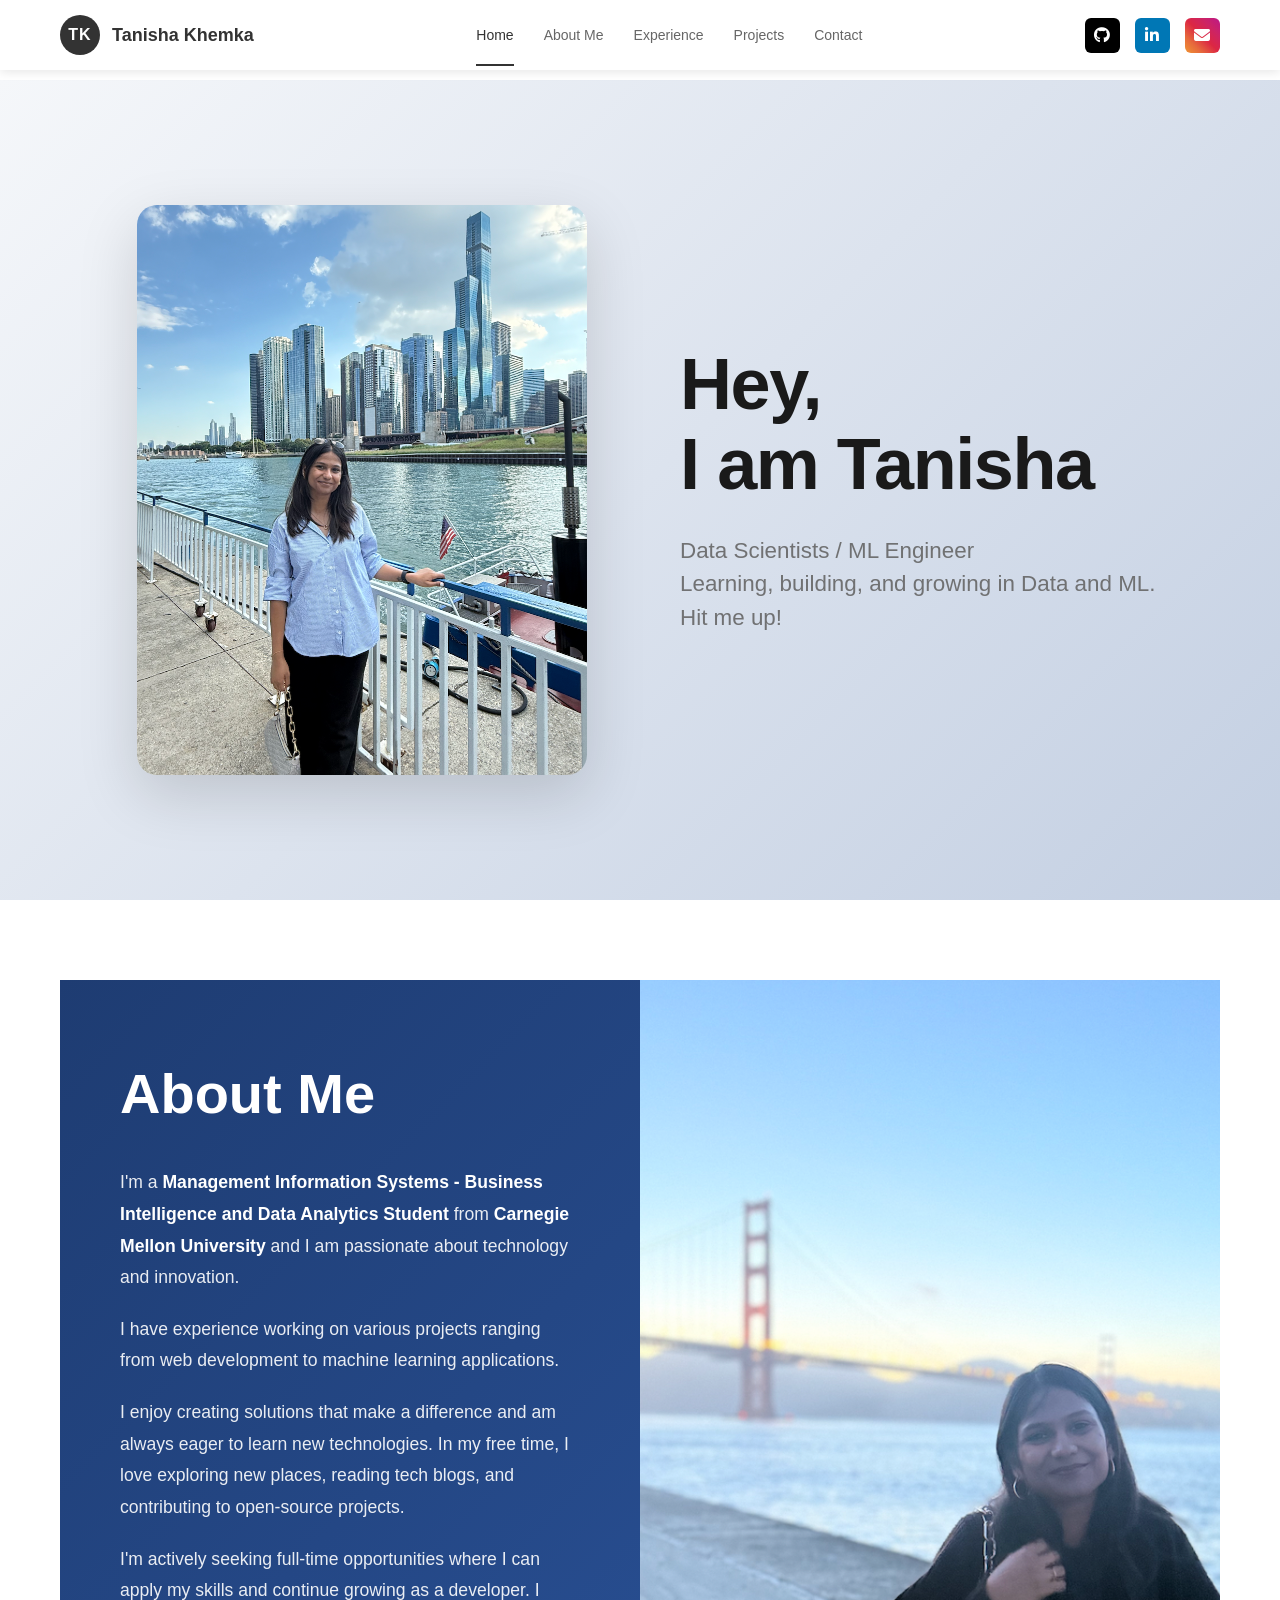
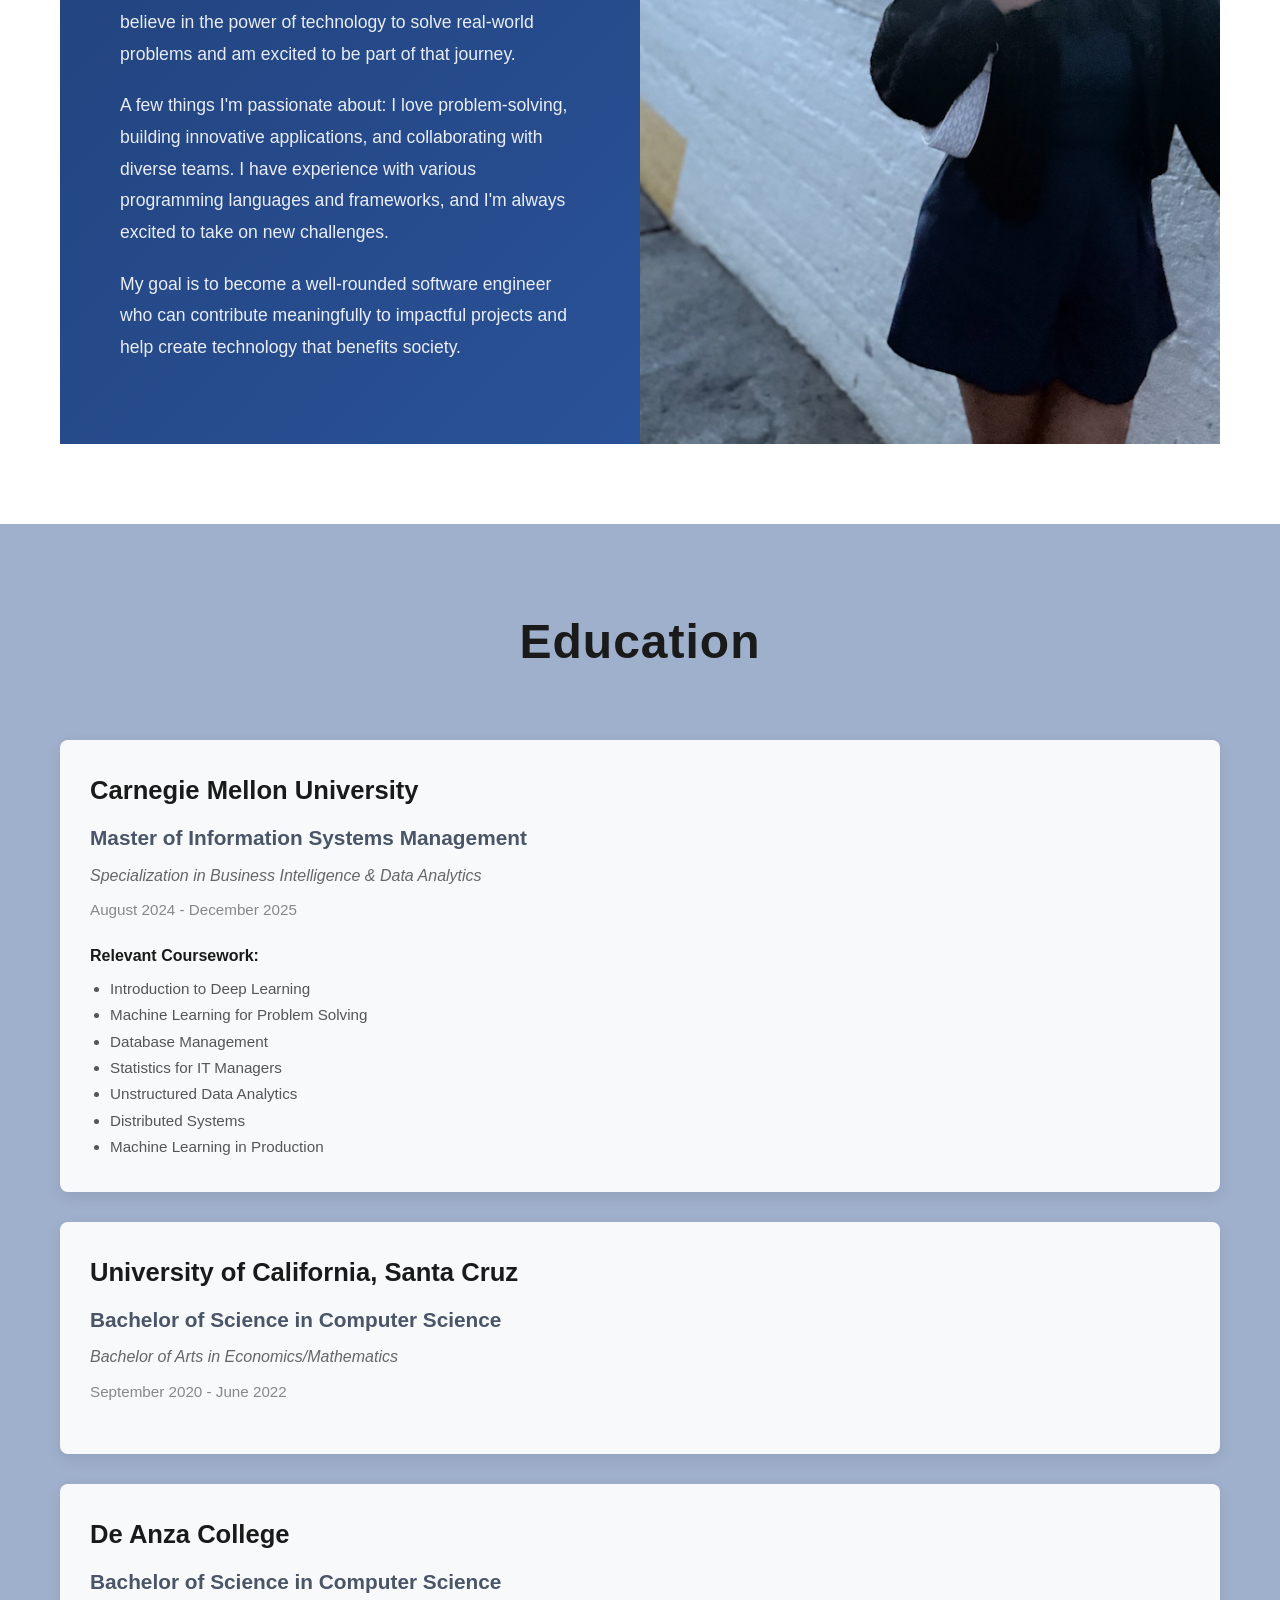
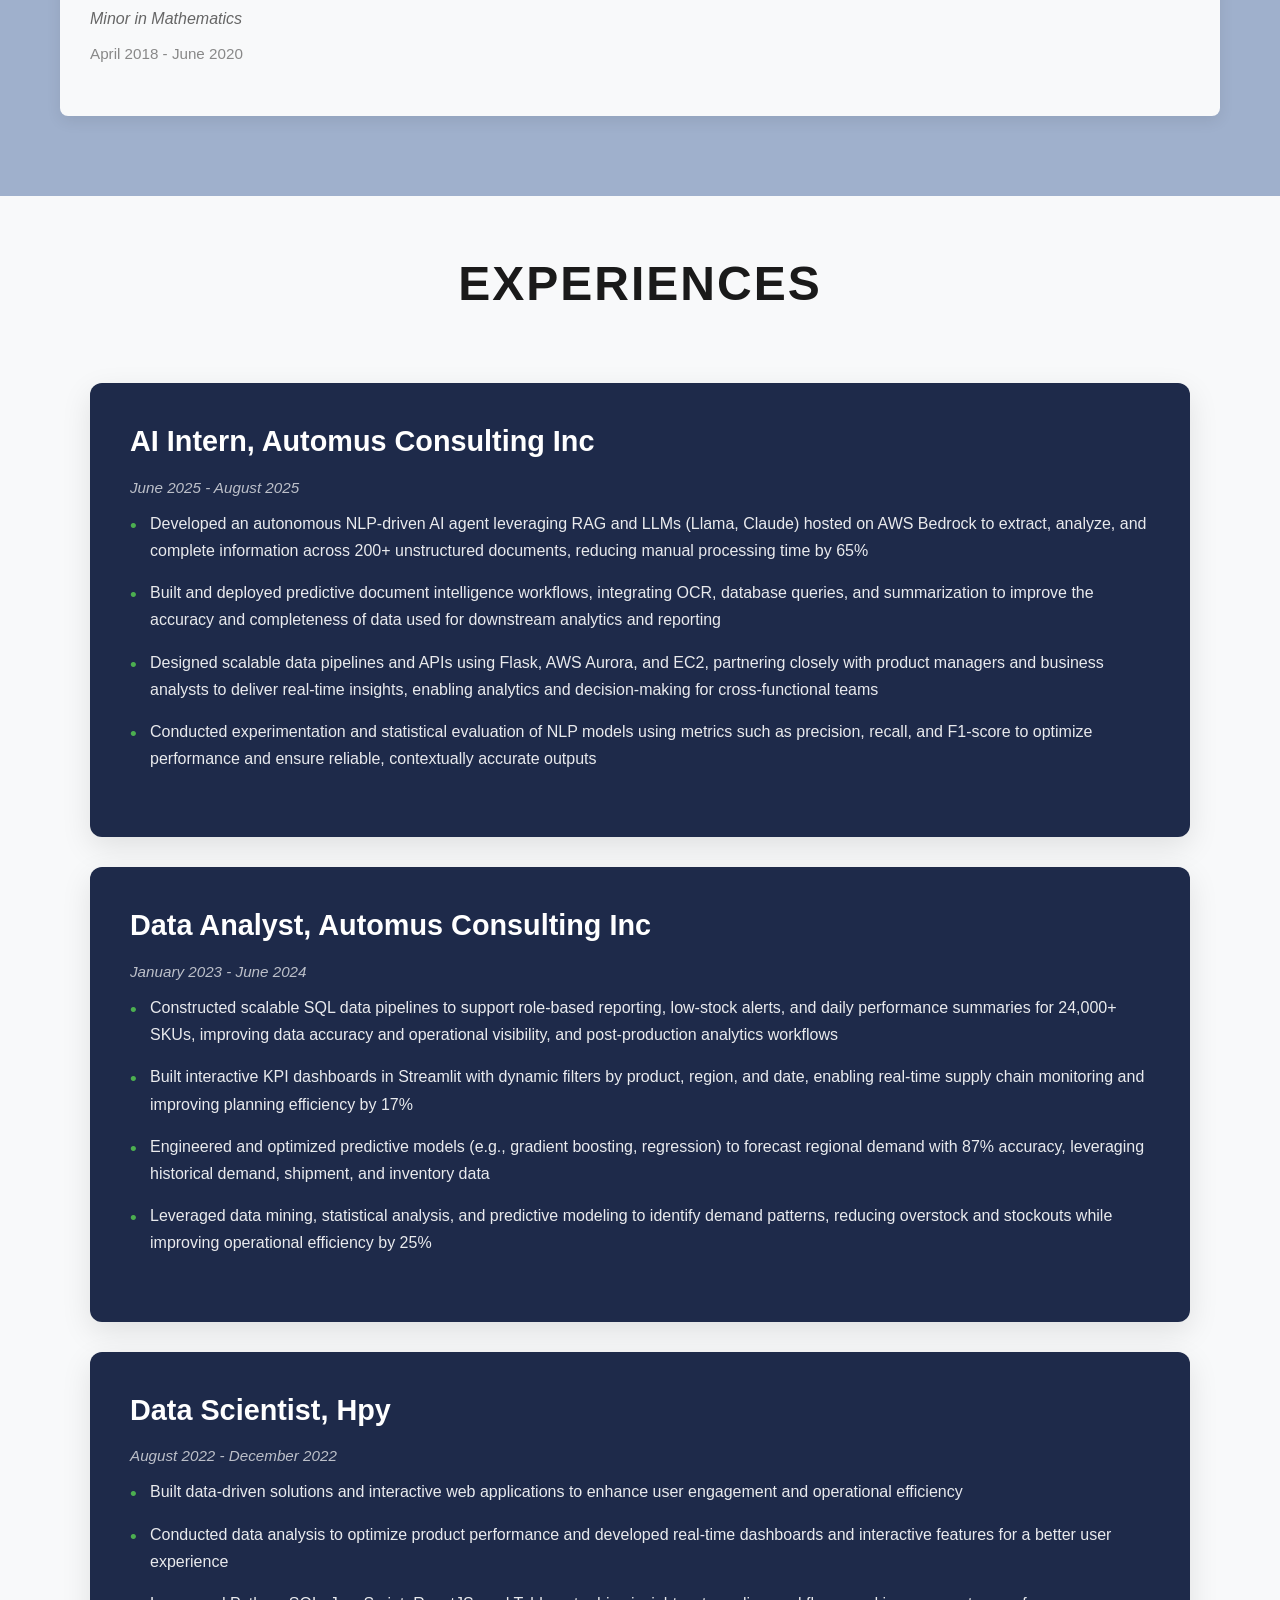
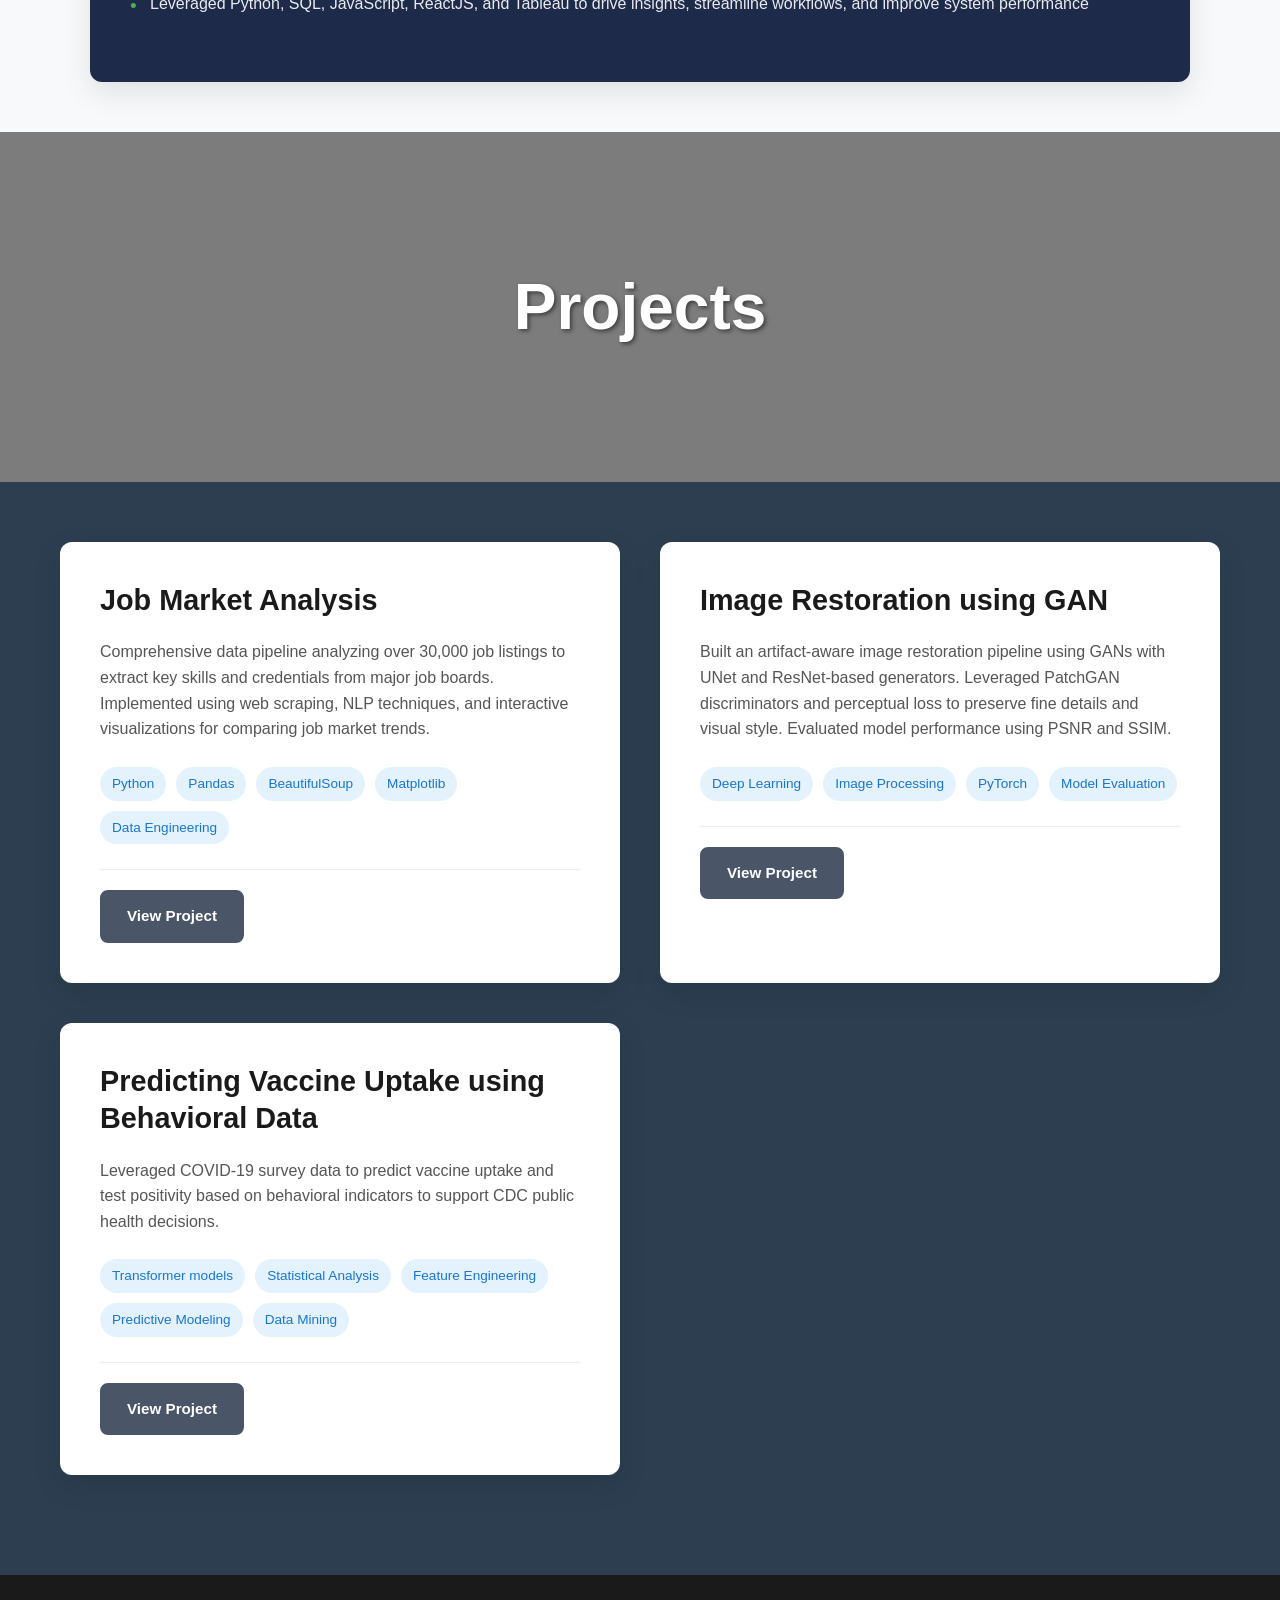
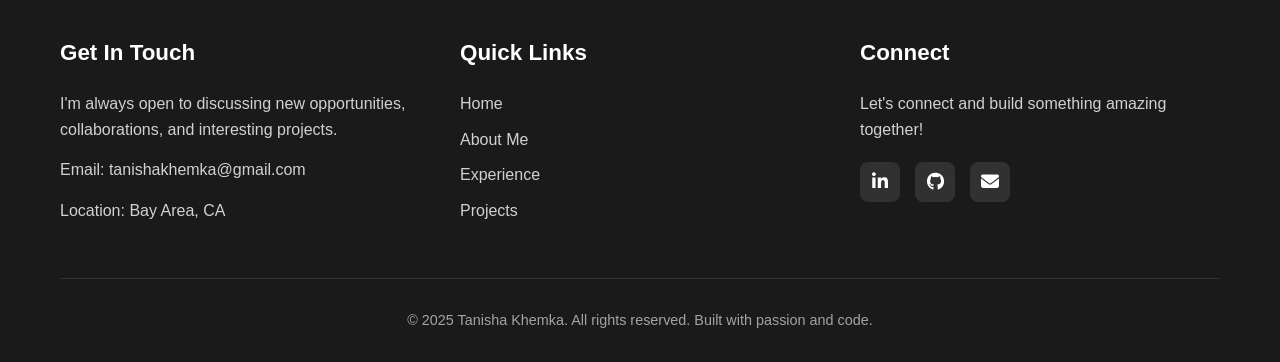
==== index.html @ 6a53ecee "Update index.html" ====
<!DOCTYPE html>
<html lang="en">
<head>
    <meta charset="UTF-8">
    <meta name="viewport" content="width=device-width, initial-scale=1.0">
    <title>Tanisha Khemka - Portfolio</title>
    <link rel="stylesheet" href="styles.css">
    <link rel="stylesheet" href="https://cdnjs.cloudflare.com/ajax/libs/font-awesome/6.4.0/css/all.min.css">
</head>
<body>
    <header class="header">
        <div class="container">
            <!-- Logo/Name Section -->
            <div class="logo">
                <div class="logo-circle">TK</div>
                <span class="name">Tanisha Khemka</span>
            </div>

            <!-- Navigation Menu -->
            <nav class="nav">
                <ul class="nav-list">
                    <li><a href="#hero" class="nav-link active">Home</a></li>
                    <li><a href="#about" class="nav-link">About Me</a></li>
                    <li><a href="#experience" class="nav-link">Experience</a></li>
                    <li><a href="#projects" class="nav-link">Projects</a></li>
                    <li><a href="#footer" class="nav-link">Contact</a></li>
                </ul>
            </nav>

            <!-- Social Media Icons -->
            <div class="social-icons">
                <a href="https://github.com/tanishakhemka" class="social-link github" target="_blank" rel="noopener noreferrer">
                    <i class="fab fa-github"></i>
                </a>
                <a href="https://linkedin.com/in/tanishakhemka" class="social-link linkedin" target="_blank" rel="noopener noreferrer">
                    <i class="fab fa-linkedin-in"></i>
                </a>
                <a href="mailto:tanishakhemka@gmail.com" class="social-link mailto" target="_blank" rel="noopener noreferrer">
                    <i class="fas fa-envelope"></i>
                </a>
            </div>

            <!-- Mobile Menu Toggle -->
            <div class="mobile-toggle">
                <span></span>
                <span></span>
                <span></span>
            </div>
        </div>
    </header>

    <!-- Hero Section -->
    <main>
        <section class="hero" id="hero">
            <div class="hero-container">
                <div class="hero-image">
                    <img src="picture.png" alt="Tanisha Khemka" class="profile-photo">
                </div>
                <div class="hero-content">
                    <h1 class="hero-title">
                        Hey,<br>
                        I am Tanisha
                    </h1>
                    <p class="hero-subtitle">Data Scientists / ML Engineer</p>
                    <p class="hero-subtitle">Learning, building, and growing in Data and ML.</p>
                    <p class="hero-subtitle">Hit me up!</p>
                </div>
            </div>
        </section>

        <!-- About Me Section -->
        <section class="about" id="about">
            <div class="about-container">
                <div class="about-content">
                    <h2 class="about-title">About Me</h2>
                    <div class="about-text">
                        <p>I'm a <em>Management Information Systems - Business Intelligence and Data Analytics Student</em> from <em>Carnegie Mellon University</em> and I am passionate about technology and innovation.</p>
                        
                        <p>I have experience working on various projects ranging from web development to machine learning applications.</p>
                        
                        <p>I enjoy creating solutions that make a difference and am always eager to learn new technologies. In my free time, I love exploring new places, reading tech blogs, and contributing to open-source projects.</p>
                        
                        <p>I'm actively seeking full-time opportunities where I can apply my skills and continue growing as a developer. I believe in the power of technology to solve real-world problems and am excited to be part of that journey.</p>
                        
                        <p>A few things I'm passionate about: I love problem-solving, building innovative applications, and collaborating with diverse teams. I have experience with various programming languages and frameworks, and I'm always excited to take on new challenges.</p>
                        
                        <p>My goal is to become a well-rounded software engineer who can contribute meaningfully to impactful projects and help create technology that benefits society.</p>
                    </div>
                </div>
                <div class="about-image">
                    <img src="picture2.png" alt="Tanisha at University" class="campus-photo">
                </div>
            </div>
        </section>

        <!-- Education Section -->
        <section class="education-section" id="education">
            <div class="education-container">
                <h2 class="education-title">Education</h2>
                
                <div class="education-cards">
                    <div class="education-card">
                        <div class="education-content">
                            <h3>Carnegie Mellon University</h3>
                            <h4>Master of Information Systems Management</h4>
                            <p class="education-specialization">Specialization in Business Intelligence & Data Analytics</p>
                            <p class="education-date">August 2024 - December 2025</p>
                            <div class="coursework">
                                <strong>Relevant Coursework:</strong>
                                <ul>
                                    <li>Introduction to Deep Learning</li>
                                    <li>Machine Learning for Problem Solving</li>
                                    <li>Database Management</li>
                                    <li>Statistics for IT Managers</li>
                                    <li>Unstructured Data Analytics</li>
                                    <li>Distributed Systems</li>
                                    <li>Machine Learning in Production</li>
                                </ul>
                            </div>
                        </div>
                    </div>
                    
                    <div class="education-card">
                        <div class="education-content">
                            <h3>University of California, Santa Cruz</h3>
                            <h4>Bachelor of Science in Computer Science</h4>
                            <p class="education-specialization">Bachelor of Arts in Economics/Mathematics</p>
                            <p class="education-date">September 2020 - June 2022</p>
                        </div>
                    </div>
                    
                    <div class="education-card">
                        <div class="education-content">
                            <h3>De Anza College</h3>
                            <h4>Bachelor of Science in Computer Science</h4>
                            <p class="education-specialization">Minor in Mathematics</p>
                            <p class="education-date">April 2018 - June 2020</p>
                        </div>
                    </div>
                </div>
            </div>
        </section>

        <!-- Experience Section -->
        <section class="experience" id="experience">
            <div class="experience-container">
                <div class="experience-header">
                    <h2 class="experience-title">EXPERIENCES</h2>
                </div>
                
                <div class="experience-cards">
                    <div class="experience-card">
                        <h3 class="job-title">AI Intern, Automus Consulting Inc</h3>
                        <p class="job-date">June 2025 - August 2025</p>
                        <ul class="job-description">
                            <li>Developed an autonomous NLP-driven AI agent leveraging RAG and LLMs (Llama, Claude) hosted on AWS Bedrock to extract, analyze, and complete information across 200+ unstructured documents, reducing manual processing time by 65%</li>
                            <li>Built and deployed predictive document intelligence workflows, integrating OCR, database queries, and summarization to improve the accuracy and completeness of data used for downstream analytics and reporting</li>
                            <li>Designed scalable data pipelines and APIs using Flask, AWS Aurora, and EC2, partnering closely with product managers and business analysts to deliver real-time insights, enabling analytics and decision-making for cross-functional teams</li>
                            <li>Conducted experimentation and statistical evaluation of NLP models using metrics such as precision, recall, and F1-score to optimize performance and ensure reliable, contextually accurate outputs</li>
                        </ul>
                    </div>
                    
                    <div class="experience-card">
                        <h3 class="job-title">Data Analyst, Automus Consulting Inc</h3>
                        <p class="job-date">January 2023 - June 2024</p>
                        <ul class="job-description">
                            <li>Constructed scalable SQL data pipelines to support role-based reporting, low-stock alerts, and daily performance summaries for 24,000+ SKUs, improving data accuracy and operational visibility, and post-production analytics workflows</li>
                            <li>Built interactive KPI dashboards in Streamlit with dynamic filters by product, region, and date, enabling real-time supply chain monitoring and improving planning efficiency by 17%</li>
                            <li>Engineered and optimized predictive models (e.g., gradient boosting, regression) to forecast regional demand with 87% accuracy, leveraging historical demand, shipment, and inventory data</li>
                            <li>Leveraged data mining, statistical analysis, and predictive modeling to identify demand patterns, reducing overstock and stockouts while improving operational efficiency by 25%</li>
                        </ul>
                    </div>
                    
                    <div class="experience-card">
                        <h3 class="job-title">Data Scientist, Hpy</h3>
                        <p class="job-date">August 2022 - December 2022</p>
                        <ul class="job-description">
                            <li>Built data-driven solutions and interactive web applications to enhance user engagement and operational efficiency</li>
                            <li>Conducted data analysis to optimize product performance and developed real-time dashboards and interactive features for a better user experience</li>
                            <li>Leveraged Python, SQL, JavaScript, ReactJS, and Tableau to drive insights, streamline workflows, and improve system performance</li>
                        </ul>
                    </div>
                </div>
            </div>
        </section>

        <!-- Projects Section -->
        <section class="projects-section" id="projects">
            <div class="projects-hero">
                <div class="projects-hero-overlay">
                    <h2 class="projects-hero-title">Projects</h2>
                </div>
            </div>
            
            <div class="projects-content">
                <div class="projects-grid">
                    <div class="project-card-large">
                        <div class="project-content">
                            <h3>Job Market Analysis</h3>
                            <p>Comprehensive data pipeline analyzing over 30,000 job listings to extract key skills and credentials from major job boards. Implemented using web scraping, NLP techniques, and interactive visualizations for comparing job market trends.</p>
                            <div class="project-tags">
                                <span>Python</span>
                                <span>Pandas</span>
                                <span>BeautifulSoup</span>
                                <span>Matplotlib</span>
                                <span>Data Engineering</span>
                            </div>
                        </div>
                        <div class="project-actions">
                            <a href="https://github.com/tkhemka06/Job-Market-Analysis" target="_blank" rel="noopener noreferrer" class="read-more-btn">View Project</a>
                        </div>
                    </div>
                    
                    <div class="project-card-large">
                        <div class="project-content">
                            <h3>Image Restoration using GAN</h3>
                            <p>Built an artifact-aware image restoration pipeline using GANs with UNet and ResNet-based generators. Leveraged PatchGAN discriminators and perceptual loss to preserve fine details and visual style. Evaluated model performance using PSNR and SSIM.</p>
                            <div class="project-tags">
                                <span>Deep Learning</span>
                                <span>Image Processing</span>
                                <span>PyTorch</span>
                                <span>Model Evaluation</span>
                            </div>
                        </div>
                        <div class="project-actions">
                            <a href="https://github.com/tanishakhemka/Image-Restoration-using-GAN" target="_blank" rel="noopener noreferrer" class="read-more-btn">View Project</a>
                        </div>
                    </div>
                    
                    <div class="project-card-large">
                        <div class="project-content">
                            <h3>Predicting Vaccine Uptake using Behavioral Data</h3>
                            <p>Leveraged COVID-19 survey data to predict vaccine uptake and test positivity based on behavioral indicators to support CDC public health decisions.</p>
                            <div class="project-tags">
                                <span>Transformer models</span>
                                <span>Statistical Analysis</span>
                                <span>Feature Engineering</span>
                                <span>Predictive Modeling</span>
                                <span>Data Mining</span>
                            </div>
                        </div>
                        <div class="project-actions">
                            <a href="https://github.com/tanishakhemka/MLPS" target="_blank" rel="noopener noreferrer" class="read-more-btn">View Project</a>
                        </div>
                    </div>
                </div>
            </div>
        </section>

        <!-- Footer -->
        <footer class="footer" id="footer">
            <div class="footer-container">
                <div class="footer-content">
                    <div class="footer-section">
                        <h3>Get In Touch</h3>
                        <p>I'm always open to discussing new opportunities, collaborations, and interesting projects.</p>
                        <p>Email: tanishakhemka@gmail.com</p>
                        <p>Location: Bay Area, CA</p>
                    </div>
                    
                    <div class="footer-section">
                        <h3>Quick Links</h3>
                        <ul class="footer-links">
                            <li><a href="#hero">Home</a></li>
                            <li><a href="#about">About Me</a></li>
                            <li><a href="#experience">Experience</a></li>
                            <li><a href="#projects">Projects</a></li>
                        </ul>
                    </div>
                    
                    <div class="footer-section">
                        <h3>Connect</h3>
                        <p>Let's connect and build something amazing together!</p>
                        <div class="footer-social">
                            <a href="https://linkedin.com/in/tanishakhemka" target="_blank" rel="noopener noreferrer">
                                <i class="fab fa-linkedin-in"></i>
                            </a>
                            <a href="https://github.com/tanishakhemka" target="_blank" rel="noopener noreferrer">
                                <i class="fab fa-github"></i>
                            </a>
                            <a href="mailto:tanishakhemka@gmail.com">
                                <i class="fas fa-envelope"></i>
                            </a>
                        </div>
                    </div>
                </div>
                
                <div class="footer-bottom">
                    <p>&copy; 2025 Tanisha Khemka. All rights reserved. Built with passion and code.</p>
                </div>
            </div>
        </footer>
    </main>

    <script>
        // Mobile menu toggle functionality
        const mobileToggle = document.querySelector('.mobile-toggle');
        const navList = document.querySelector('.nav-list');

        mobileToggle.addEventListener('click', () => {
            navList.classList.toggle('active');
            mobileToggle.classList.toggle('active');
        });

        // Active link functionality
        const navLinks = document.querySelectorAll('.nav-link');
        navLinks.forEach(link => {
            link.addEventListener('click', () => {
                navLinks.forEach(l => l.classList.remove('active'));
                link.classList.add('active');
            });
        });
    </script>
</body>
</html>
---- styles.css ----
/* Reset and Base Styles */
* {
    margin: 0;
    padding: 0;
    box-sizing: border-box;
}

body {
    font-family: -apple-system, BlinkMacSystemFont, 'Segoe UI', Roboto, sans-serif;
    line-height: 1.6;
    color: #333;
}

.container {
    max-width: 1200px;
    margin: 0 auto;
    padding: 0 20px;
}

/* Header Styles */
.header {
    background: #fff;
    box-shadow: 0 2px 10px rgba(0, 0, 0, 0.1);
    position: fixed;
    top: 0;
    left: 0;
    right: 0;
    z-index: 1000;
}

.header .container {
    display: flex;
    align-items: center;
    justify-content: space-between;
    padding: 15px 20px;
}

/* Logo Section */
.logo {
    display: flex;
    align-items: center;
    gap: 12px;
}

.logo-circle {
    width: 40px;
    height: 40px;
    background: #333;
    color: white;
    border-radius: 50%;
    display: flex;
    align-items: center;
    justify-content: center;
    font-weight: 600;
    font-size: 16px;
    letter-spacing: 1px;
}

.name {
    font-size: 18px;
    font-weight: 600;
    color: #333;
}

/* Navigation Styles */
.nav-list {
    display: flex;
    list-style: none;
    gap: 30px;
    margin: 0;
    padding: 0;
}

.nav-link {
    text-decoration: none;
    color: #666;
    font-weight: 500;
    font-size: 14px;
    padding: 8px 0;
    position: relative;
    transition: color 0.3s ease;
}

.nav-link:hover,
.nav-link.active {
    color: #333;
}

.nav-link.active::after {
    content: '';
    position: absolute;
    bottom: -15px;
    left: 0;
    right: 0;
    height: 2px;
    background: #333;
}

/* Social Icons */
.social-icons {
    display: flex;
    gap: 15px;
    align-items: center;
}

.social-link {
    width: 35px;
    height: 35px;
    display: flex;
    align-items: center;
    justify-content: center;
    text-decoration: none;
    border-radius: 6px;
    transition: all 0.3s ease;
}

.social-link.github {
    background: black;
    color: white;
}

.social-link.linkedin {
    background: #0077b5;
    color: white;
}

.social-link.mailto {
    background: linear-gradient(45deg, #f09433 0%, #e6683c 25%, #dc2743 50%, #cc2366 75%, #bc1888 100%);
    color: white;
}

.social-link:hover {
    transform: translateY(-2px);
    box-shadow: 0 4px 12px rgba(0, 0, 0, 0.15);
}

.social-link i {
    font-size: 16px;
}

/* Mobile Menu Toggle */
.mobile-toggle {
    display: none;
    flex-direction: column;
    cursor: pointer;
    padding: 5px;
}

.mobile-toggle span {
    width: 25px;
    height: 3px;
    background: #333;
    margin: 3px 0;
    transition: 0.3s;
    border-radius: 2px;
}

.mobile-toggle.active span:nth-child(1) {
    transform: rotate(-45deg) translate(-5px, 6px);
}

.mobile-toggle.active span:nth-child(2) {
    opacity: 0;
}

.mobile-toggle.active span:nth-child(3) {
    transform: rotate(45deg) translate(-5px, -6px);
}

/* Responsive Design */
@media (max-width: 992px) {
    .nav-list {
        gap: 20px;
    }
    
    .nav-link {
        font-size: 13px;
    }
}

@media (max-width: 768px) {
    .header .container {
        padding: 12px 20px;
    }
    
    .mobile-toggle {
        display: flex;
    }
    
    .nav {
        position: absolute;
        top: 100%;
        left: 0;
        right: 0;
        background: white;
        box-shadow: 0 2px 10px rgba(0, 0, 0, 0.1);
    }
    
    .nav-list {
        flex-direction: column;
        padding: 20px;
        gap: 0;
        max-height: 0;
        overflow: hidden;
        transition: max-height 0.3s ease;
    }
    
    .nav-list.active {
        max-height: 500px;
    }
    
    .nav-list li {
        padding: 12px 0;
        border-bottom: 1px solid #eee;
    }
    
    .nav-list li:last-child {
        border-bottom: none;
    }
    
    .nav-link {
        font-size: 16px;
        display: block;
        padding: 0;
    }
    
    .nav-link.active::after {
        display: none;
    }
    
    .social-icons {
        gap: 12px;
    }
    
    .social-link {
        width: 32px;
        height: 32px;
    }
    
    .social-link i {
        font-size: 14px;
    }
}

@media (max-width: 480px) {
    .header .container {
        padding: 10px 15px;
    }
    
    .container {
        padding: 0 15px;
    }
    
    .logo-circle {
        width: 35px;
        height: 35px;
        font-size: 14px;
    }
    
    .name {
        font-size: 16px;
    }
    
    .social-icons {
        gap: 8px;
    }
    
    .social-link {
        width: 30px;
        height: 30px;
    }
    
    .social-link i {
        font-size: 12px;
    }
}

/* Body padding to account for fixed header */
main {
    padding-top: 80px;
}

/* Hero Section */
.hero {
    min-height: calc(100vh - 80px);
    display: flex;
    align-items: center;
    background: linear-gradient(135deg, #f5f7fa 0%, #c3cfe2 100%);
    padding: 60px 0;
}

.hero-container {
    max-width: 1200px;
    margin: 0 auto;
    padding: 0 20px;
    display: grid;
    grid-template-columns: 1fr 1fr;
    gap: 80px;
    align-items: center;
}

.hero-image {
    display: flex;
    justify-content: center;
    align-items: center;
}

.profile-photo {
    width: 100%;
    max-width: 450px;
    height: auto;
    border-radius: 20px;
    box-shadow: 0 20px 60px rgba(0, 0, 0, 0.15);
    transition: transform 0.3s ease;
}

.profile-photo:hover {
    transform: translateY(-10px);
}

.hero-content {
    padding: 20px 0;
}

.hero-title {
    font-size: 4.5rem;
    font-weight: 800;
    color: #1a1a1a;
    line-height: 1.1;
    margin-bottom: 30px;
    letter-spacing: -0.02em;
}

.hero-subtitle {
    font-size: 1.4rem;
    color: #666;
    font-weight: 400;
    line-height: 1.5;
    margin: 0;
    opacity: 0.9;
}

/* Responsive Design for Hero Section */
@media (max-width: 968px) {
    .hero-container {
        grid-template-columns: 1fr;
        gap: 50px;
        text-align: center;
    }
    
    .hero-title {
        font-size: 3.5rem;
    }
    
    .hero-subtitle {
        font-size: 1.2rem;
    }
}

@media (max-width: 768px) {
    .hero {
        padding: 40px 0;
    }
    
    .hero-container {
        gap: 40px;
        padding: 0 20px;
    }
    
    .hero-title {
        font-size: 3rem;
        margin-bottom: 25px;
    }
    
    .hero-subtitle {
        font-size: 1.1rem;
    }
    
    .profile-photo {
        max-width: 350px;
        border-radius: 15px;
    }
}

@media (max-width: 480px) {
    .hero {
        padding: 30px 0;
    }
    
    .hero-container {
        padding: 0 15px;
        gap: 30px;
    }
    
    .hero-title {
        font-size: 2.5rem;
        margin-bottom: 20px;
    }
    
    .hero-subtitle {
        font-size: 1rem;
    }
    
    .profile-photo {
        max-width: 280px;
        border-radius: 12px;
    }
}

/* Experience Section */
.experience {
    padding: 50px 0;
    background: #f8f9fa;
}

.experience-container {
    max-width: 1200px;
    margin: 0 auto;
    padding: 0 20px;
}

.experience-header {
    text-align: center;
    margin-bottom: 60px;
}

.experience-title {
    font-size: 3rem;
    font-weight: 800;
    color: #1a1a1a;
    margin-bottom: 10px;
    letter-spacing: 2px;
}

.experience-cards {
    display: flex;
    flex-direction: column;
    gap: 30px;
    max-width: 1100px;
    margin: 0 auto;
}

.experience-card {
    background: #1e2a4a;
    color: white;
    padding: 40px;
    border-radius: 12px;
    box-shadow: 0 10px 30px rgba(0, 0, 0, 0.1);
    transition: transform 0.3s ease, box-shadow 0.3s ease;
}

.experience-card:hover {
    transform: translateY(-5px);
    box-shadow: 0 20px 50px rgba(0, 0, 0, 0.15);
}

.job-title {
    font-size: 1.8rem;
    font-weight: 700;
    color: white;
    margin-bottom: 15px;
    line-height: 1.3;
}

.job-description {
    list-style: none;
    padding: 0;
    margin: 0 0 25px 0;
}

.job-description li {
    font-size: 1rem;
    line-height: 1.7;
    color: rgba(255, 255, 255, 0.9);
    margin-bottom: 15px;
    padding-left: 20px;
    position: relative;
}

.job-description li:before {
    content: "•";
    color: #4CAF50;
    font-size: 1.2rem;
    position: absolute;
    left: 0;
    top: 0;
}

.job-description li:last-child {
    margin-bottom: 0;
}

.job-date {
    font-size: 0.95rem;
    color: rgba(255, 255, 255, 0.7);
    font-weight: 500;
    margin: 0;
    padding-bottom: 10px;
    font-style: italic;
}

/* Responsive Design for Experience Section */
@media (max-width: 768px) {
    .experience {
        padding: 60px 0;
    }
    
    .experience-header {
        margin-bottom: 40px;
    }
    
    .experience-title {
        font-size: 2.5rem;
        letter-spacing: 1px;
    }
    
    .experience-subtitle {
        font-size: 1.1rem;
    }
    
    .experience-cards {
        gap: 25px;
    }
    
    .experience-card {
        padding: 30px 25px;
    }
    
    .job-title {
        font-size: 1.5rem;
        margin-bottom: 10px;
    }
    
    .job-description li {
        font-size: 0.95rem;
        line-height: 1.6;
        margin-bottom: 12px;
    }
    
    .job-date {
        font-size: 0.9rem;
    }
}

@media (max-width: 480px) {
    .experience {
        padding: 40px 0;
    }
    
    .experience-container {
        padding: 0 15px;
    }
    
    .experience-title {
        font-size: 2rem;
    }
    
    .experience-subtitle {
        font-size: 1rem;
    }
    
    .experience-card {
        padding: 25px 20px;
    }
    
    .job-title {
        font-size: 1.3rem;
        margin-bottom: 10px;
    }
    
    .job-description li {
        font-size: 0.9rem;
        padding-left: 18px;
        margin-bottom: 10px;
    }
    
    .job-date {
        font-size: 0.85rem;
    }
}

/* View More Button */
.view-more-container {
    text-align: center;
    margin-top: 40px;
}

.view-more-btn {
    background: #4a5568;
    color: white;
    padding: 12px 30px;
    border: none;
    border-radius: 8px;
    font-size: 1rem;
    font-weight: 600;
    cursor: pointer;
    transition: all 0.3s ease;
    text-transform: uppercase;
    letter-spacing: 1px;
}

.view-more-btn:hover {
    background: #2d3748;
    transform: translateY(-2px);
    box-shadow: 0 4px 12px rgba(0, 0, 0, 0.15);
}

.view-more-btn:active {
    transform: translateY(0);
}

/* Hidden experiences animation */
.hidden-experience {
    opacity: 0;
    transform: translateY(20px);
}

@keyframes fadeInUp {
    from {
        opacity: 0;
        transform: translateY(20px);
    }
    to {
        opacity: 1;
        transform: translateY(0);
    }
}

/* Responsive adjustments for View More button */
@media (max-width: 768px) {
    .view-more-container {
        margin-top: 30px;
    }
    
    .view-more-btn {
        padding: 10px 25px;
        font-size: 0.9rem;
    }
}

@media (max-width: 480px) {
    .view-more-container {
        margin-top: 25px;
    }
    
    .view-more-btn {
        padding: 8px 20px;
        font-size: 0.85rem;
        letter-spacing: 0.5px;
    }
}

/* Projects Section */
.projects-section {
    background: #f8f9fa;
}

.projects-hero {
    height: 350px;
    background: linear-gradient(rgba(0, 0, 0, 0.5), rgba(0, 0, 0, 0.5)), url('https://images.unsplash.com/photo-1517077304055-6e89abbf09b0?ixlib=rb-4.0.3&auto=format&fit=crop&w=1200&q=80');
    background-size: cover;
    background-position: center;
    display: flex;
    align-items: center;
    justify-content: center;
    position: relative;
}

.projects-hero-overlay {
    text-align: center;
}

.projects-hero-title {
    font-size: 4rem;
    font-weight: 800;
    color: white;
    margin: 0;
    text-shadow: 2px 2px 4px rgba(0, 0, 0, 0.5);
}

.projects-content {
    background: #2c3e50;
    padding: 60px 0;
}

.projects-grid {
    max-width: 1200px;
    margin: 0 auto;
    padding: 0 20px;
    display: grid;
    grid-template-columns: 1fr 1fr;
    gap: 40px;
    margin-bottom: 40px;
}

.project-card-large {
    background: white;
    border-radius: 12px;
    padding: 40px;
    box-shadow: 0 10px 30px rgba(0, 0, 0, 0.1);
    transition: transform 0.3s ease, box-shadow 0.3s ease;
}

.project-card-large:hover {
    transform: translateY(-5px);
    box-shadow: 0 20px 50px rgba(0, 0, 0, 0.15);
}

.project-content h3 {
    font-size: 1.8rem;
    font-weight: 700;
    color: #1a1a1a;
    margin-bottom: 20px;
    line-height: 1.3;
}

.project-content p {
    font-size: 1rem;
    line-height: 1.6;
    color: #555;
    margin-bottom: 25px;
}

.project-tags {
    display: flex;
    flex-wrap: wrap;
    gap: 10px;
    margin-bottom: 25px;
}

.project-tags span {
    background: #e3f2fd;
    color: #1976d2;
    padding: 6px 12px;
    border-radius: 20px;
    font-size: 0.85rem;
    font-weight: 500;
}

.project-actions {
    border-top: 1px solid #eee;
    padding-top: 20px;
}

.read-more-btn {
    background: #4a5568;
    color: white;
    padding: 12px 25px;
    border-radius: 8px;
    text-decoration: none;
    font-weight: 600;
    font-size: 0.95rem;
    transition: all 0.3s ease;
    display: inline-block;
    border: 2px solid #4a5568;
}

.read-more-btn:hover {
    background: transparent;
    color: #4a5568;
    transform: translateY(-2px);
}

.projects-grid-secondary {
    max-width: 1200px;
    margin: 0 auto;
    padding: 0 20px;
    display: grid;
    grid-template-columns: 1fr 1fr;
    gap: 30px;
}

/* Education Section */
.education-section {
    padding: 80px 0;
    /* background: #6a82ac; */
    background: #9fb0cc;
}

.education-container {
    max-width: 1200px;
    margin: 0 auto;
    padding: 0 20px;
}

.education-title {
    font-size: 3rem;
    font-weight: 800;
    color: #1a1a1a;
    text-align: center;
    margin-bottom: 60px;
    letter-spacing: 1px;
}

.education-cards {
    display: flex;
    flex-direction: column;
    gap: 30px;
}

.education-card {
    background: #f8f9fa;
    border-radius: 8px;
    padding: 30px;
    box-shadow: 0 5px 15px rgba(0, 0, 0, 0.08);
    transition: transform 0.3s ease, box-shadow 0.3s ease;
}

.education-card:hover {
    transform: translateX(10px);
    box-shadow: 0 10px 30px rgba(0, 0, 0, 0.12);
}

.education-content h3 {
    font-size: 1.6rem;
    font-weight: 700;
    color: #1a1a1a;
    margin-bottom: 10px;
}

.education-content h4 {
    font-size: 1.3rem;
    font-weight: 600;
    color: #4a5568;
    margin-bottom: 8px;
}

.education-specialization {
    font-size: 1rem;
    color: #666;
    margin-bottom: 10px;
    font-style: italic;
}

.education-date {
    font-size: 0.95rem;
    color: #888;
    margin-bottom: 20px;
    font-weight: 500;
}

.coursework {
    margin-top: 15px;
}

.coursework strong {
    color: #1a1a1a;
    font-size: 1rem;
}

.coursework ul {
    margin: 10px 0 0 20px;
    padding: 0;
}

.coursework li {
    font-size: 0.95rem;
    color: #555;
    margin-bottom: 5px;
    line-height: 1.4;
}

/* Responsive Design for Projects and Education */
@media (max-width: 968px) {
    .projects-hero-title {
        font-size: 3rem;
    }
    
    .projects-grid,
    .projects-grid-secondary {
        grid-template-columns: 1fr;
        gap: 30px;
    }
    
    .project-card-large,
    .project-card-small {
        padding: 30px;
    }
    
    .education-title {
        font-size: 2.5rem;
    }
}

@media (max-width: 768px) {
    .projects-hero {
        height: 250px;
    }
    
    .projects-hero-title {
        font-size: 2.5rem;
    }
    
    .projects-content {
        padding: 40px 0;
    }
    
    .project-card-large,
    .project-card-small {
        padding: 25px;
    }
    
    .project-content h3 {
        font-size: 1.5rem;
    }
    
    .project-card-small h4 {
        font-size: 1.2rem;
    }
    
    .education-section {
        padding: 60px 0;
    }
    
    .education-title {
        font-size: 2rem;
        margin-bottom: 40px;
    }
    
    .education-card {
        padding: 25px;
    }
}

@media (max-width: 480px) {
    .projects-hero {
        height: 200px;
    }
    
    .projects-hero-title {
        font-size: 2rem;
    }
    
    .projects-grid,
    .projects-grid-secondary {
        padding: 0 15px;
    }
    
    .project-card-large,
    .project-card-small {
        padding: 20px;
    }
    
    .education-container {
        padding: 0 15px;
    }
    
    .education-card {
        padding: 20px;
    }
    
    .education-content h3 {
        font-size: 1.4rem;
    }
    
    .education-content h4 {
        font-size: 1.1rem;
    }
}

/* About Me Section */
.about {
    padding: 80px 0;
    background: #fff;
}

.about-container {
    max-width: 1200px;
    margin: 0 auto;
    padding: 0 20px;
    display: grid;
    grid-template-columns: 1fr 1fr;
    gap: 0;
    align-items: center;
    min-height: 600px;
}

.about-content {
    background: linear-gradient(135deg, #1e3c72 0%, #2a5298 100%);
    color: white;
    padding: 80px 60px;
    height: 100%;
    display: flex;
    flex-direction: column;
    justify-content: center;
}

.about-title {
    font-size: 3.5rem;
    font-weight: 700;
    margin-bottom: 40px;
    color: white;
    line-height: 1.2;
}

.about-text {
    font-size: 1.1rem;
    line-height: 1.8;
    color: rgba(255, 255, 255, 0.9);
}

.about-text p {
    margin-bottom: 20px;
}

.about-text p:last-child {
    margin-bottom: 0;
}

.about-text em {
    color: #fff;
    font-weight: 600;
    font-style: normal;
}

.about-image {
    height: 100%;
    min-height: 600px;
    overflow: hidden;
    display: flex;
    align-items: center;
    justify-content: center;
}

.campus-photo {
    width: 100%;
    height: 100%;
    object-fit: cover;
    transition: transform 0.3s ease;
}

.campus-photo:hover {
    transform: scale(1.05);
}

/* Responsive Design for About Section */
@media (max-width: 968px) {
    .about-container {
        grid-template-columns: 1fr;
        gap: 0;
    }
    
    .about-content {
        padding: 60px 40px;
        order: 1;
    }
    
    .about-title {
        font-size: 3rem;
        margin-bottom: 30px;
        text-align: center;
    }
    
    .about-text {
        font-size: 1rem;
        text-align: left;
    }
    
    .about-image {
        min-height: 400px;
        order: 2;
    }
}

@media (max-width: 768px) {
    .about {
        padding: 60px 0;
    }
    
    .about-content {
        padding: 50px 30px;
    }
    
    .about-title {
        font-size: 2.5rem;
        margin-bottom: 25px;
    }
    
    .about-text {
        font-size: 0.95rem;
        line-height: 1.7;
    }
    
    .about-image {
        min-height: 350px;
    }
}

@media (max-width: 480px) {
    .about {
        padding: 40px 0;
    }
    
    .about-container {
        padding: 0 15px;
    }
    
    .about-content {
        padding: 40px 25px;
    }
    
    .about-title {
        font-size: 2rem;
        margin-bottom: 20px;
    }
    
    .about-text {
        font-size: 0.9rem;
        line-height: 1.6;
    }
    
    .about-text p {
        margin-bottom: 15px;
    }
    
    .about-image {
        min-height: 300px;
    }
}

/* Footer Section */
.footer {
    background: #1a1a1a;
    color: white;
    padding: 60px 0 30px 0;
}

.footer-container {
    max-width: 1200px;
    margin: 0 auto;
    padding: 0 20px;
}

.footer-content {
    display: grid;
    grid-template-columns: 1fr 1fr 1fr;
    gap: 40px;
    margin-bottom: 40px;
}

.footer-section h3 {
    font-size: 1.4rem;
    font-weight: 600;
    color: white;
    margin-bottom: 20px;
}

.footer-section p {
    color: rgba(255, 255, 255, 0.8);
    line-height: 1.6;
    margin-bottom: 15px;
}

.footer-links {
    list-style: none;
    padding: 0;
    margin: 0;
}

.footer-links li {
    margin-bottom: 10px;
}

.footer-links a {
    color: rgba(255, 255, 255, 0.8);
    text-decoration: none;
    transition: color 0.3s ease;
}

.footer-links a:hover {
    color: white;
}

.footer-social {
    display: flex;
    gap: 15px;
    margin-top: 20px;
}

.footer-social a {
    width: 40px;
    height: 40px;
    display: flex;
    align-items: center;
    justify-content: center;
    background: rgba(255, 255, 255, 0.1);
    color: white;
    text-decoration: none;
    border-radius: 8px;
    transition: all 0.3s ease;
}

.footer-social a:hover {
    background: rgba(255, 255, 255, 0.2);
    transform: translateY(-2px);
}

.footer-social i {
    font-size: 18px;
}

.footer-bottom {
    border-top: 1px solid rgba(255, 255, 255, 0.1);
    padding-top: 30px;
    text-align: center;
}

.footer-bottom p {
    color: rgba(255, 255, 255, 0.6);
    margin: 0;
    font-size: 0.9rem;
}

/* Responsive Design for Footer */
@media (max-width: 768px) {
    .footer {
        padding: 40px 0 20px 0;
    }
    
    .footer-content {
        grid-template-columns: 1fr;
        gap: 30px;
        margin-bottom: 30px;
    }
    
    .footer-social {
        justify-content: center;
    }
}

@media (max-width: 480px) {
    .footer-container {
        padding: 0 15px;
    }
    
    .footer-section h3 {
        font-size: 1.2rem;
    }
    
    .footer-social a {
        width: 35px;
        height: 35px;
    }
    
    .footer-social i {
        font-size: 16px;
    }
}
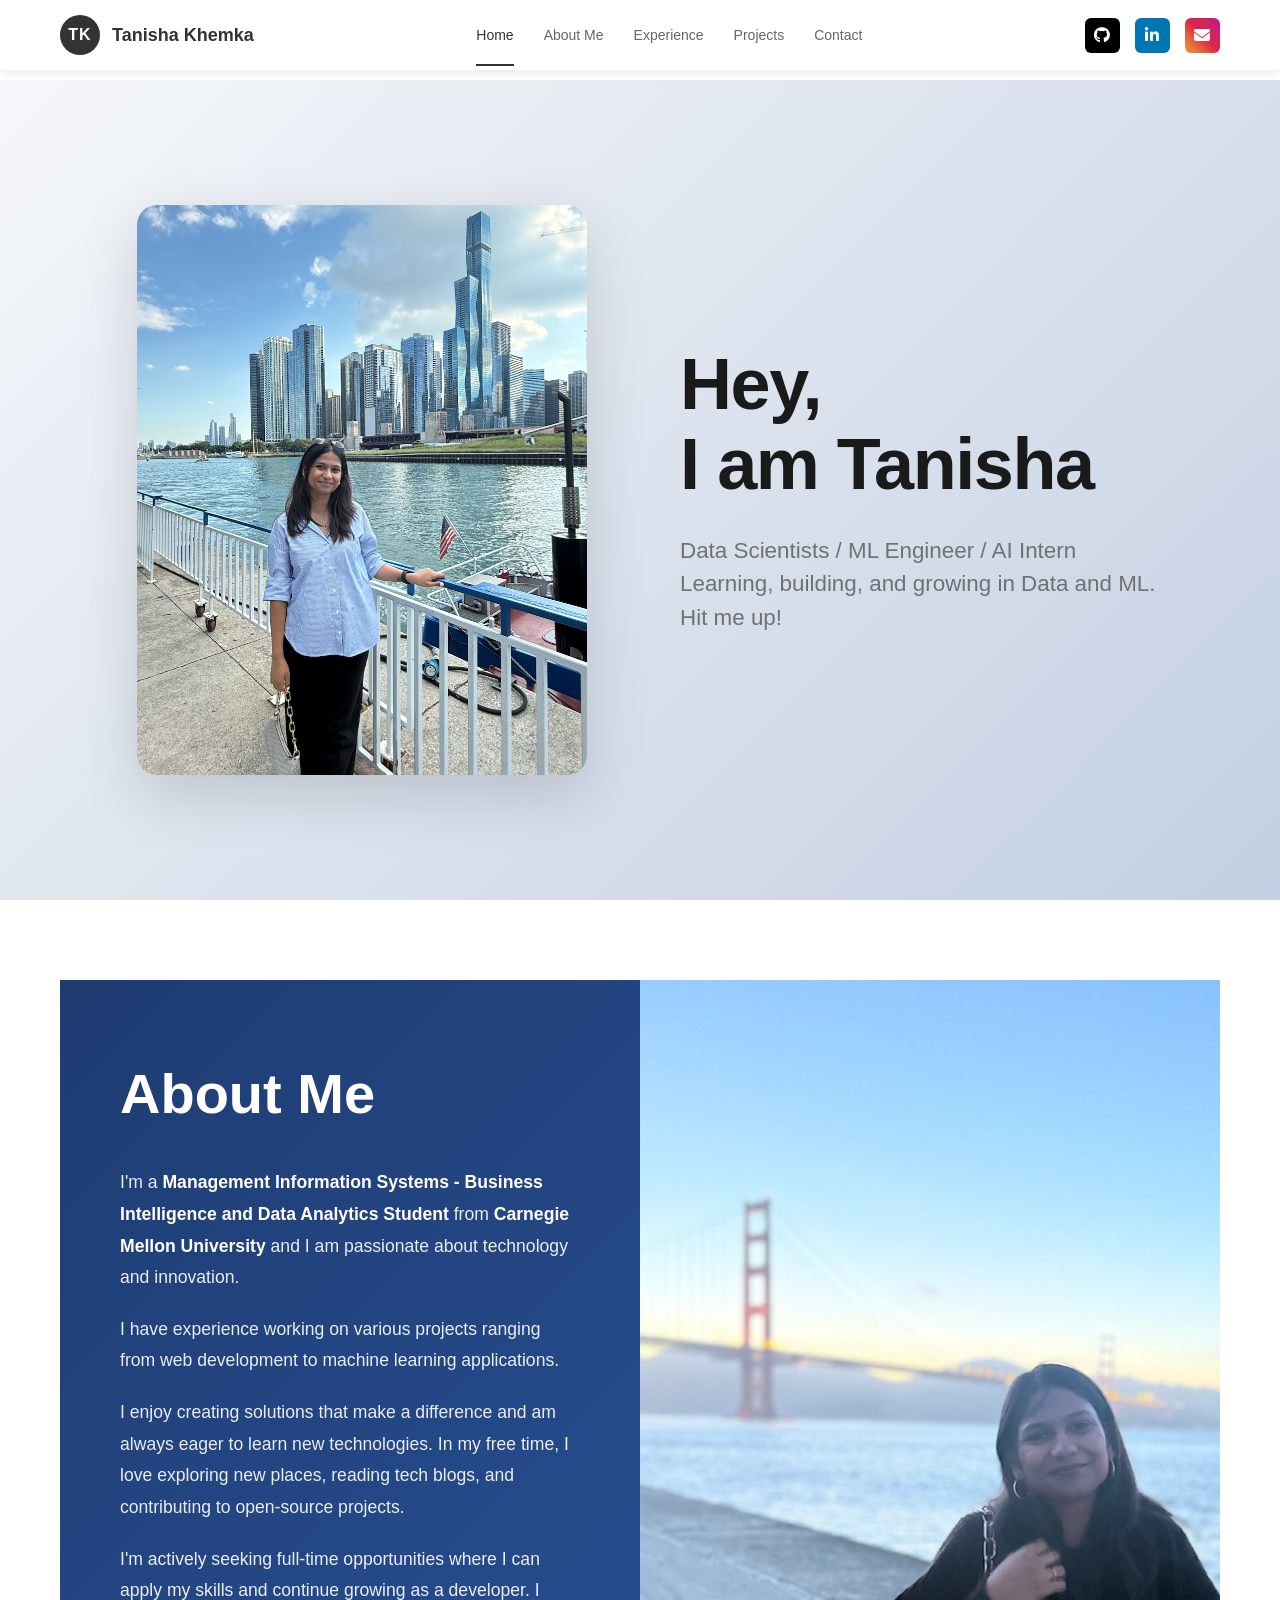
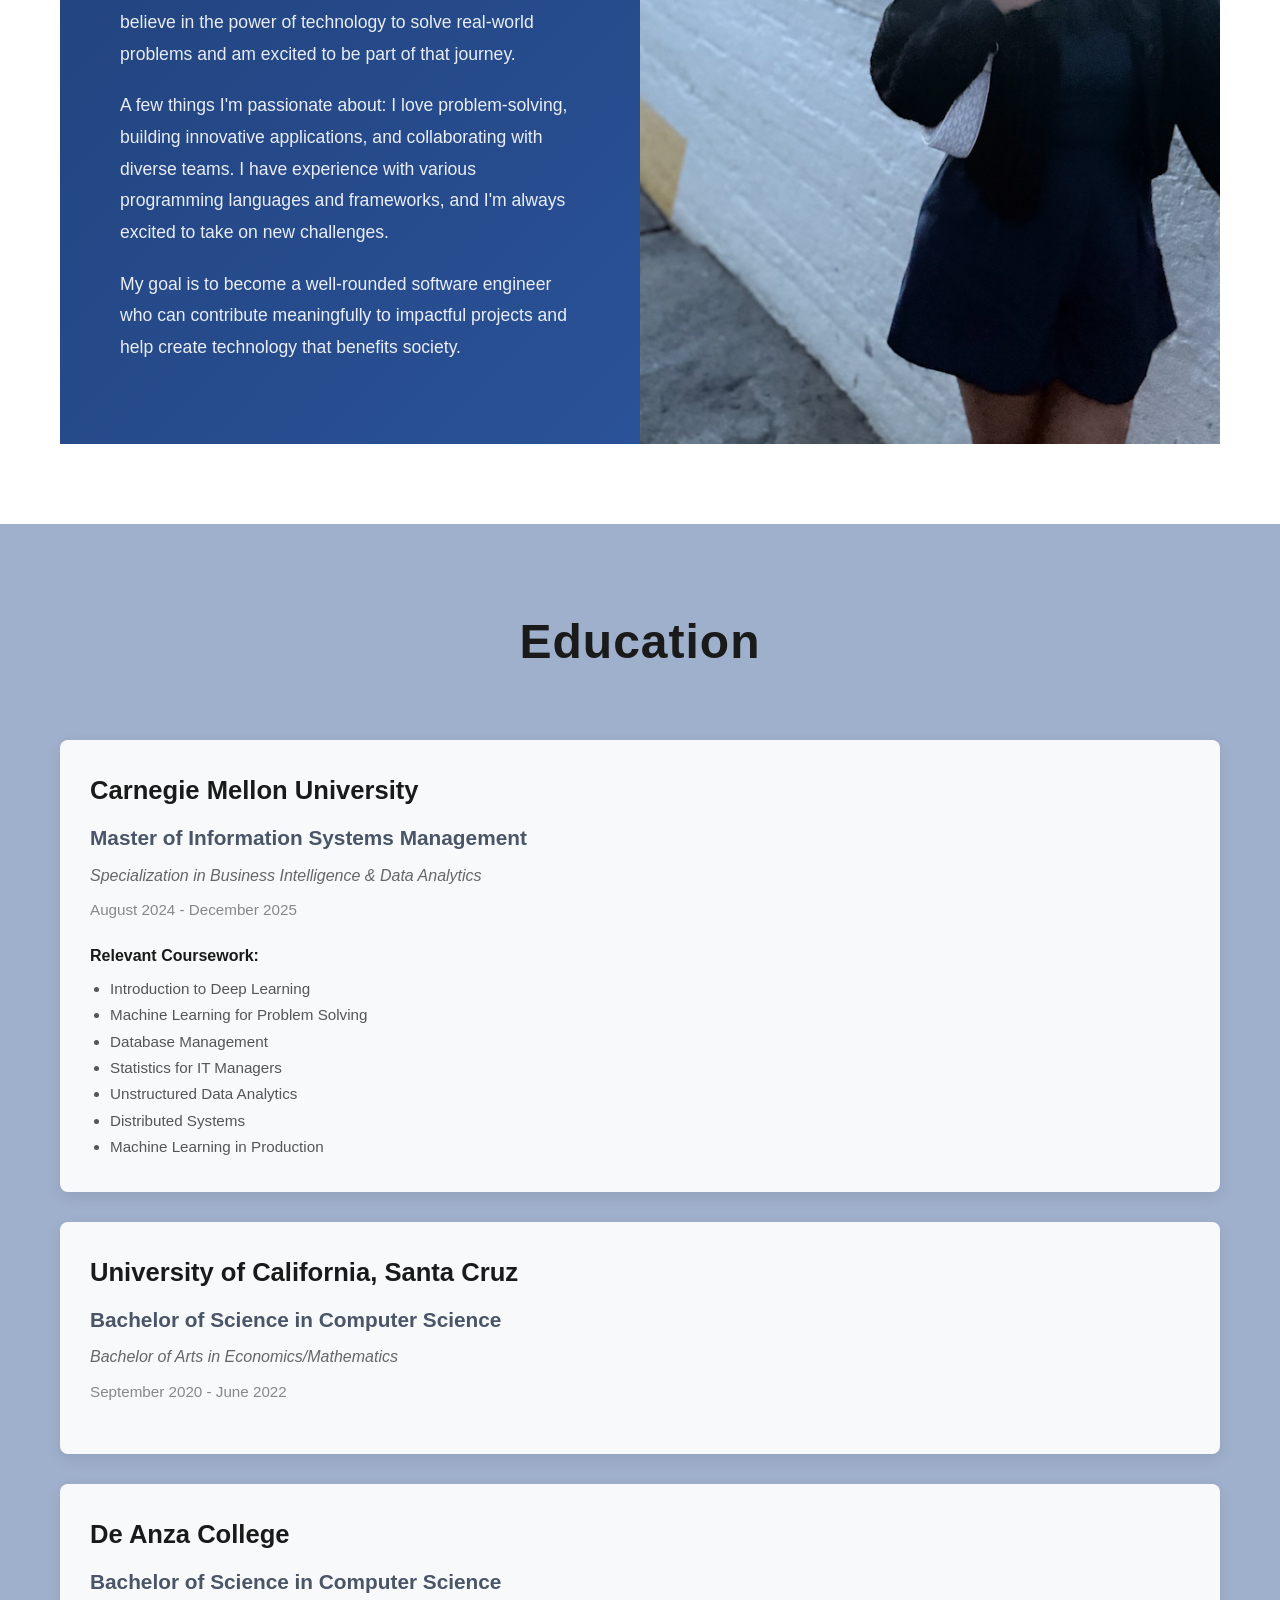
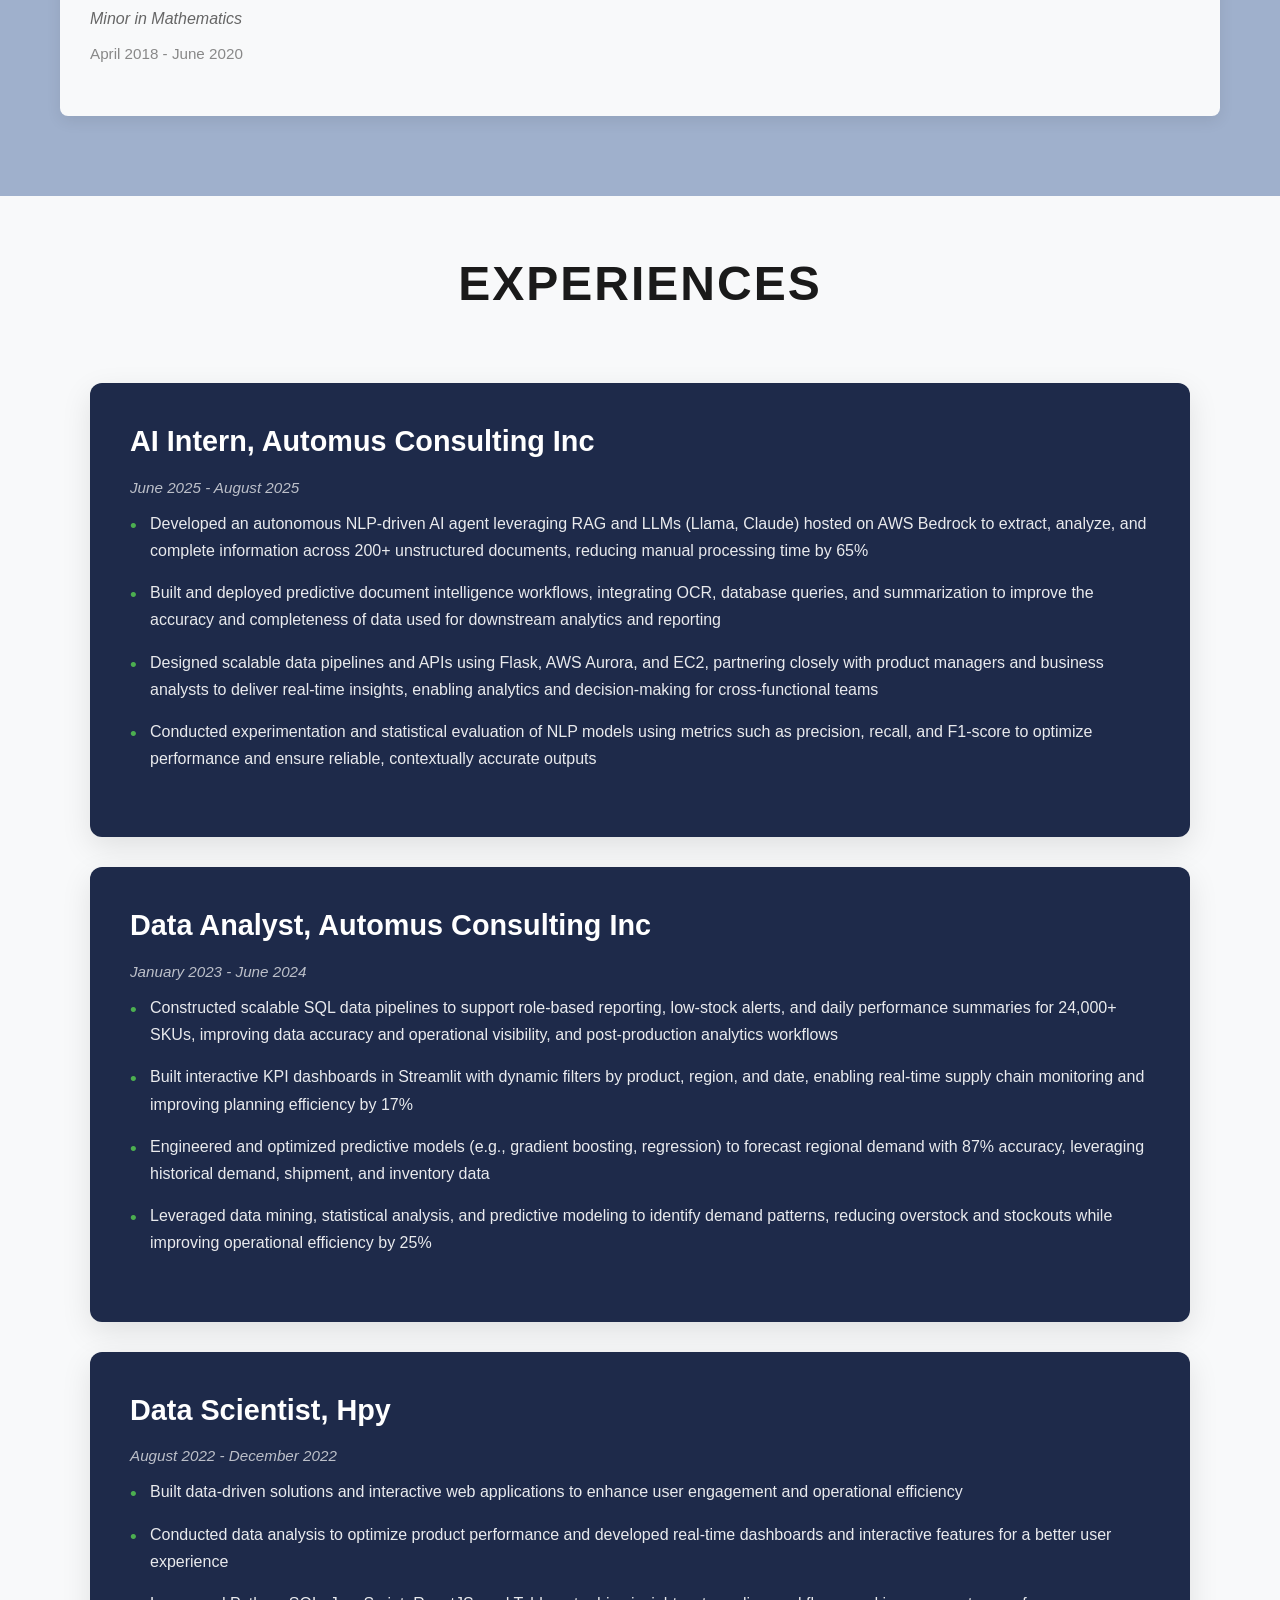
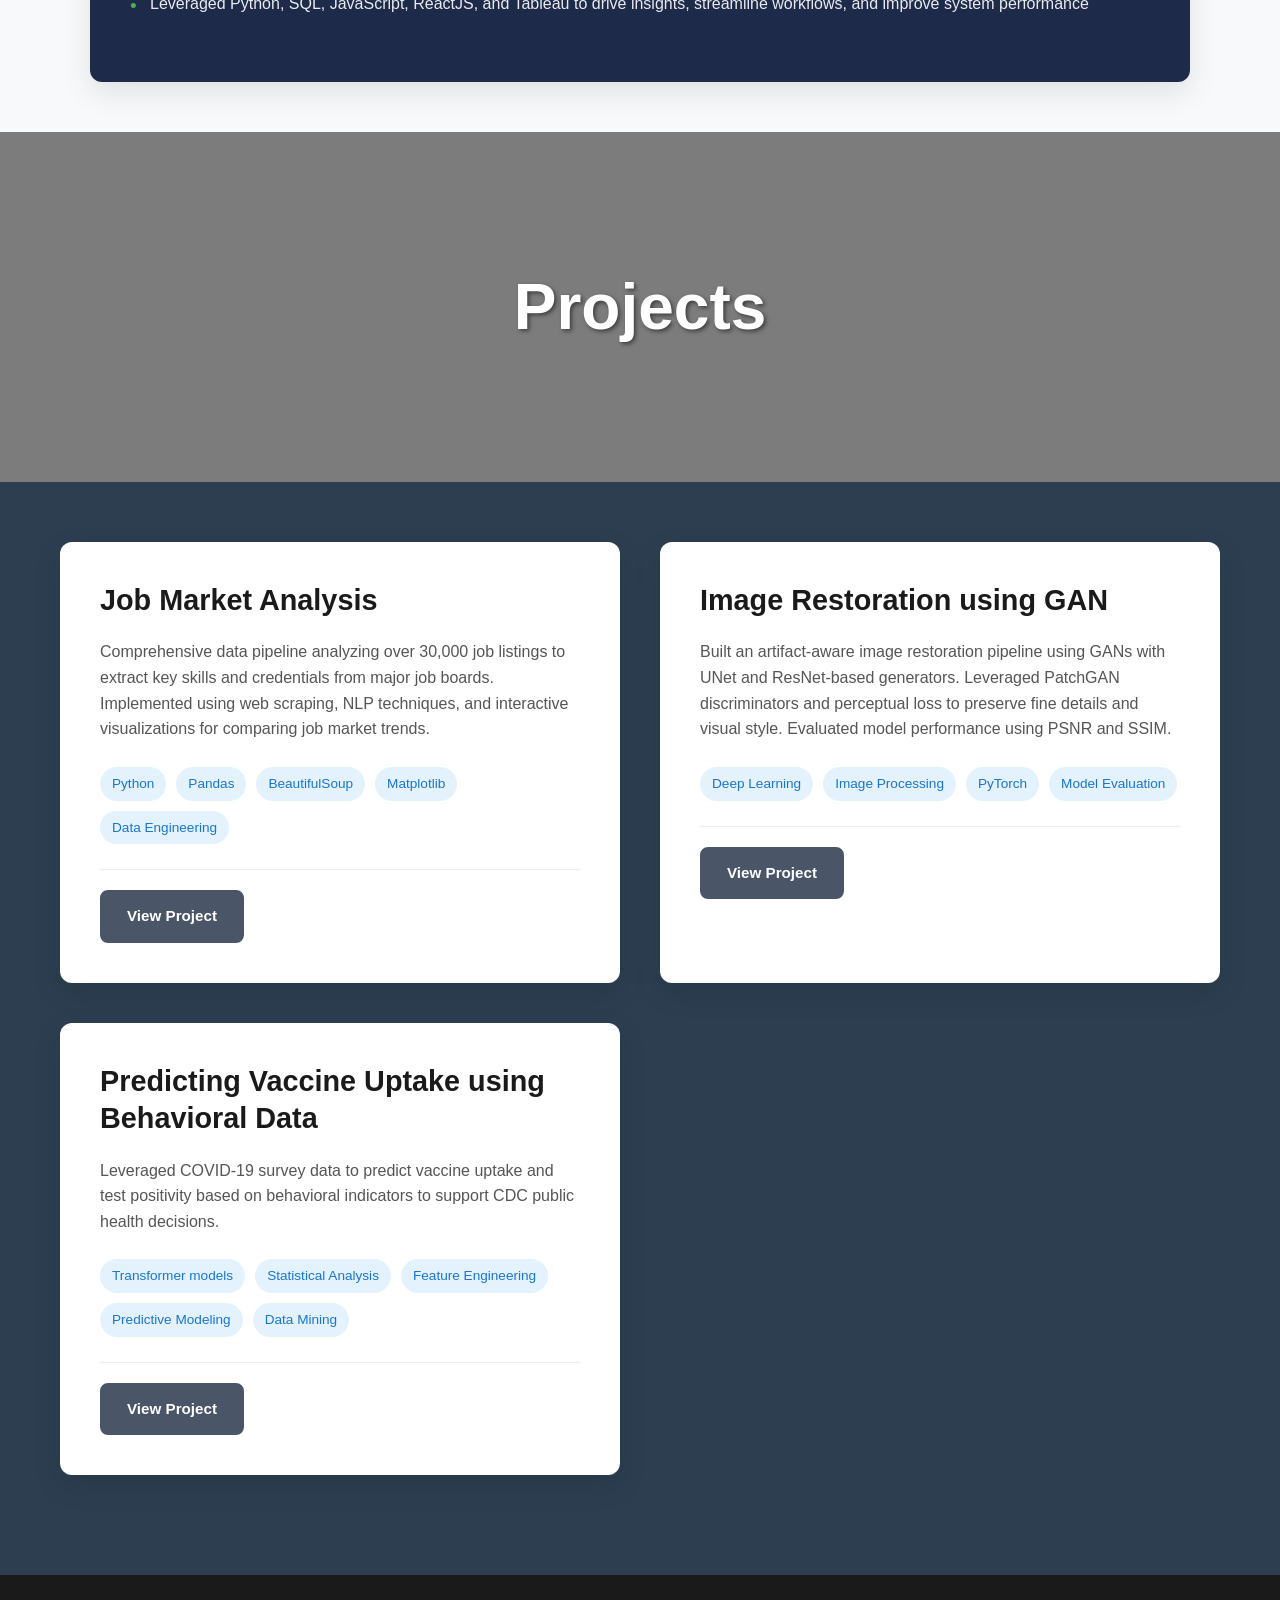
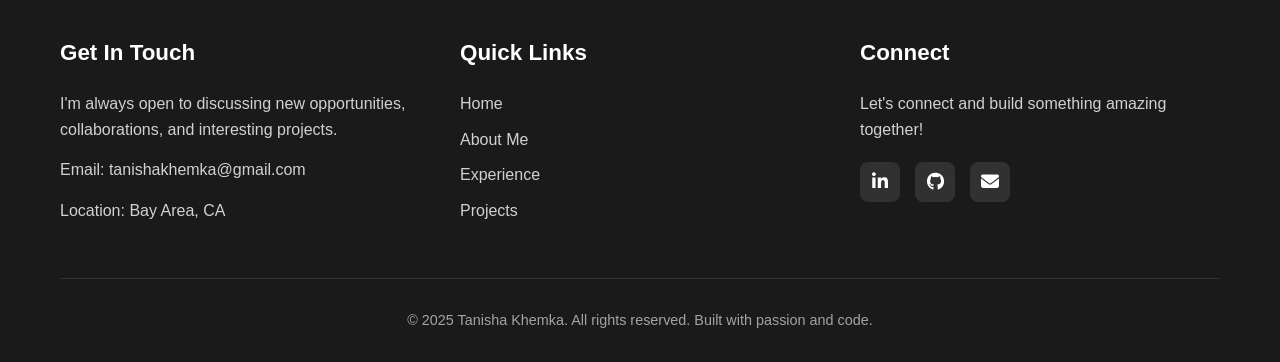
==== commit ba83d88f: "Update index.html" ====
--- a/index.html
+++ b/index.html
@@ -61,7 +61,7 @@
                         Hey,<br>
                         I am Tanisha
                     </h1>
-                    <p class="hero-subtitle">Data Scientists / ML Engineer</p>
+                    <p class="hero-subtitle">Data Scientists / ML Engineer / AI Intern</p>
                     <p class="hero-subtitle">Learning, building, and growing in Data and ML.</p>
                     <p class="hero-subtitle">Hit me up!</p>
                 </div>
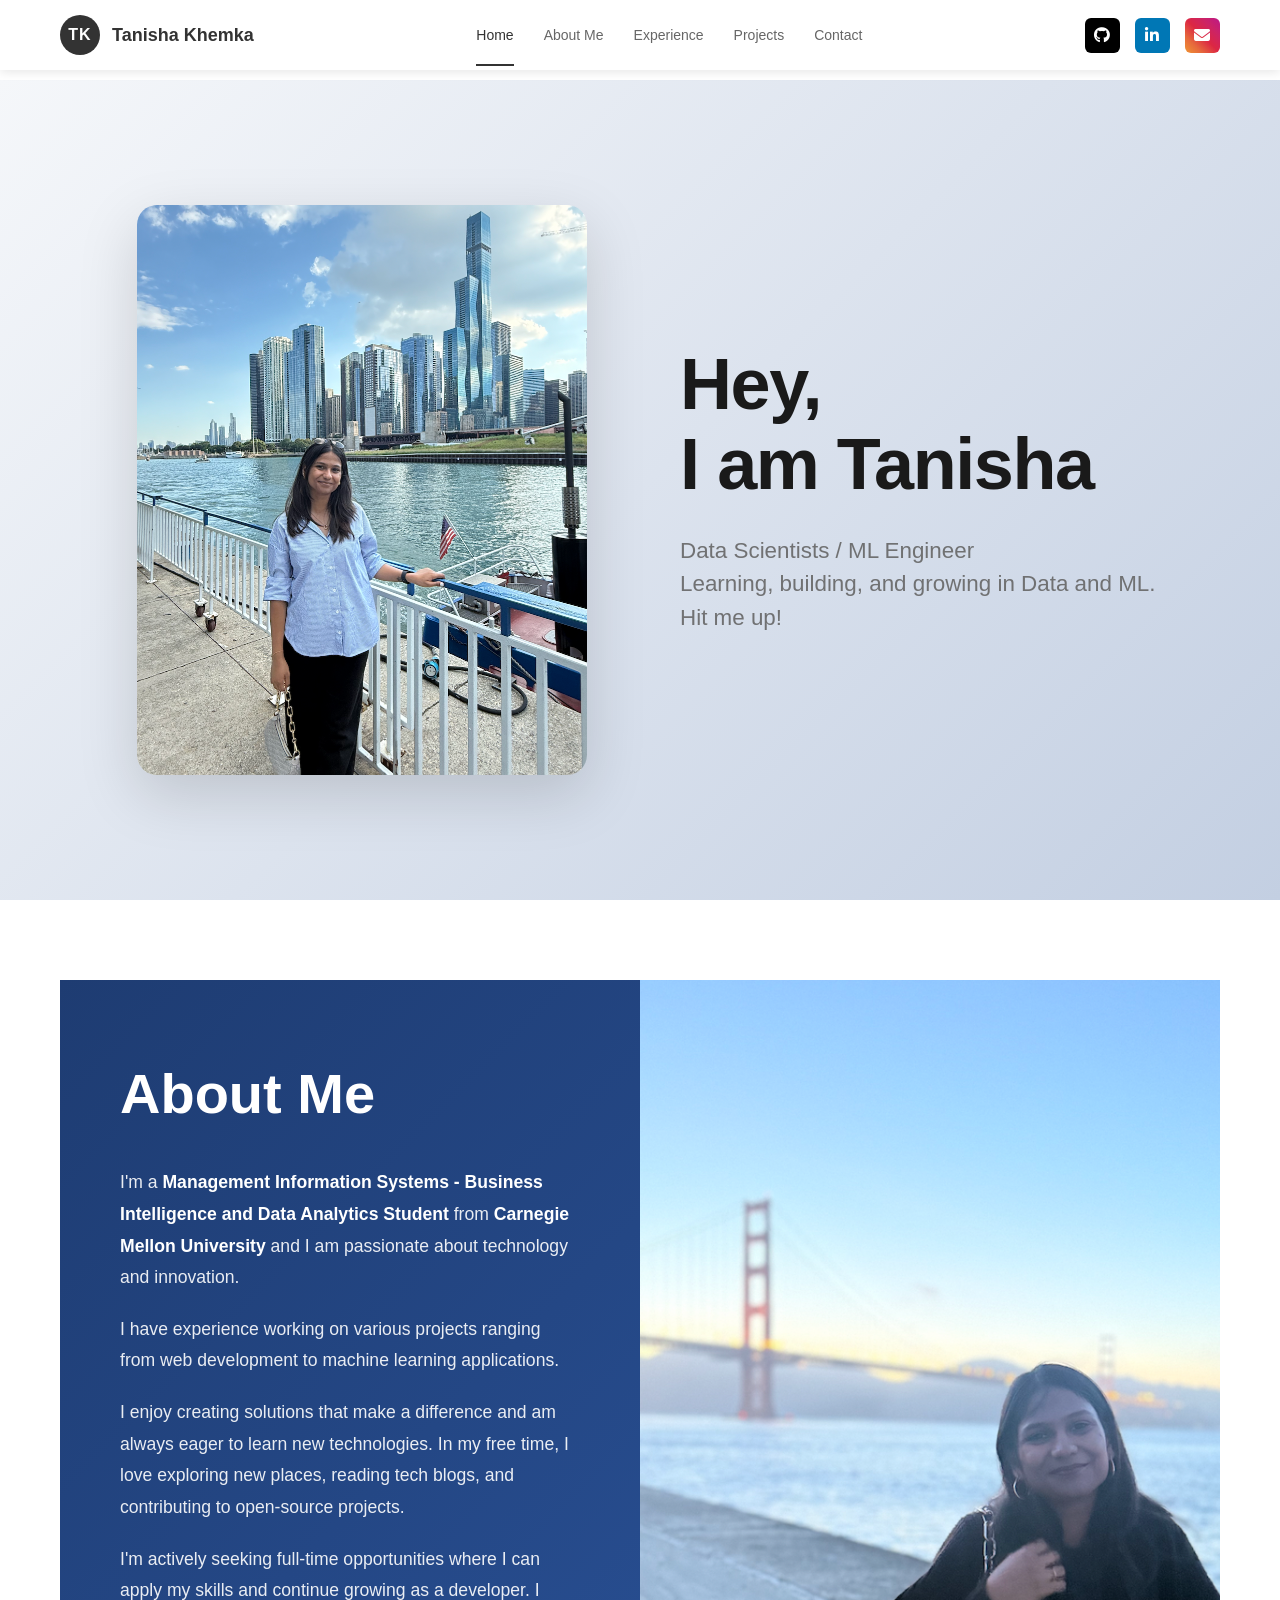
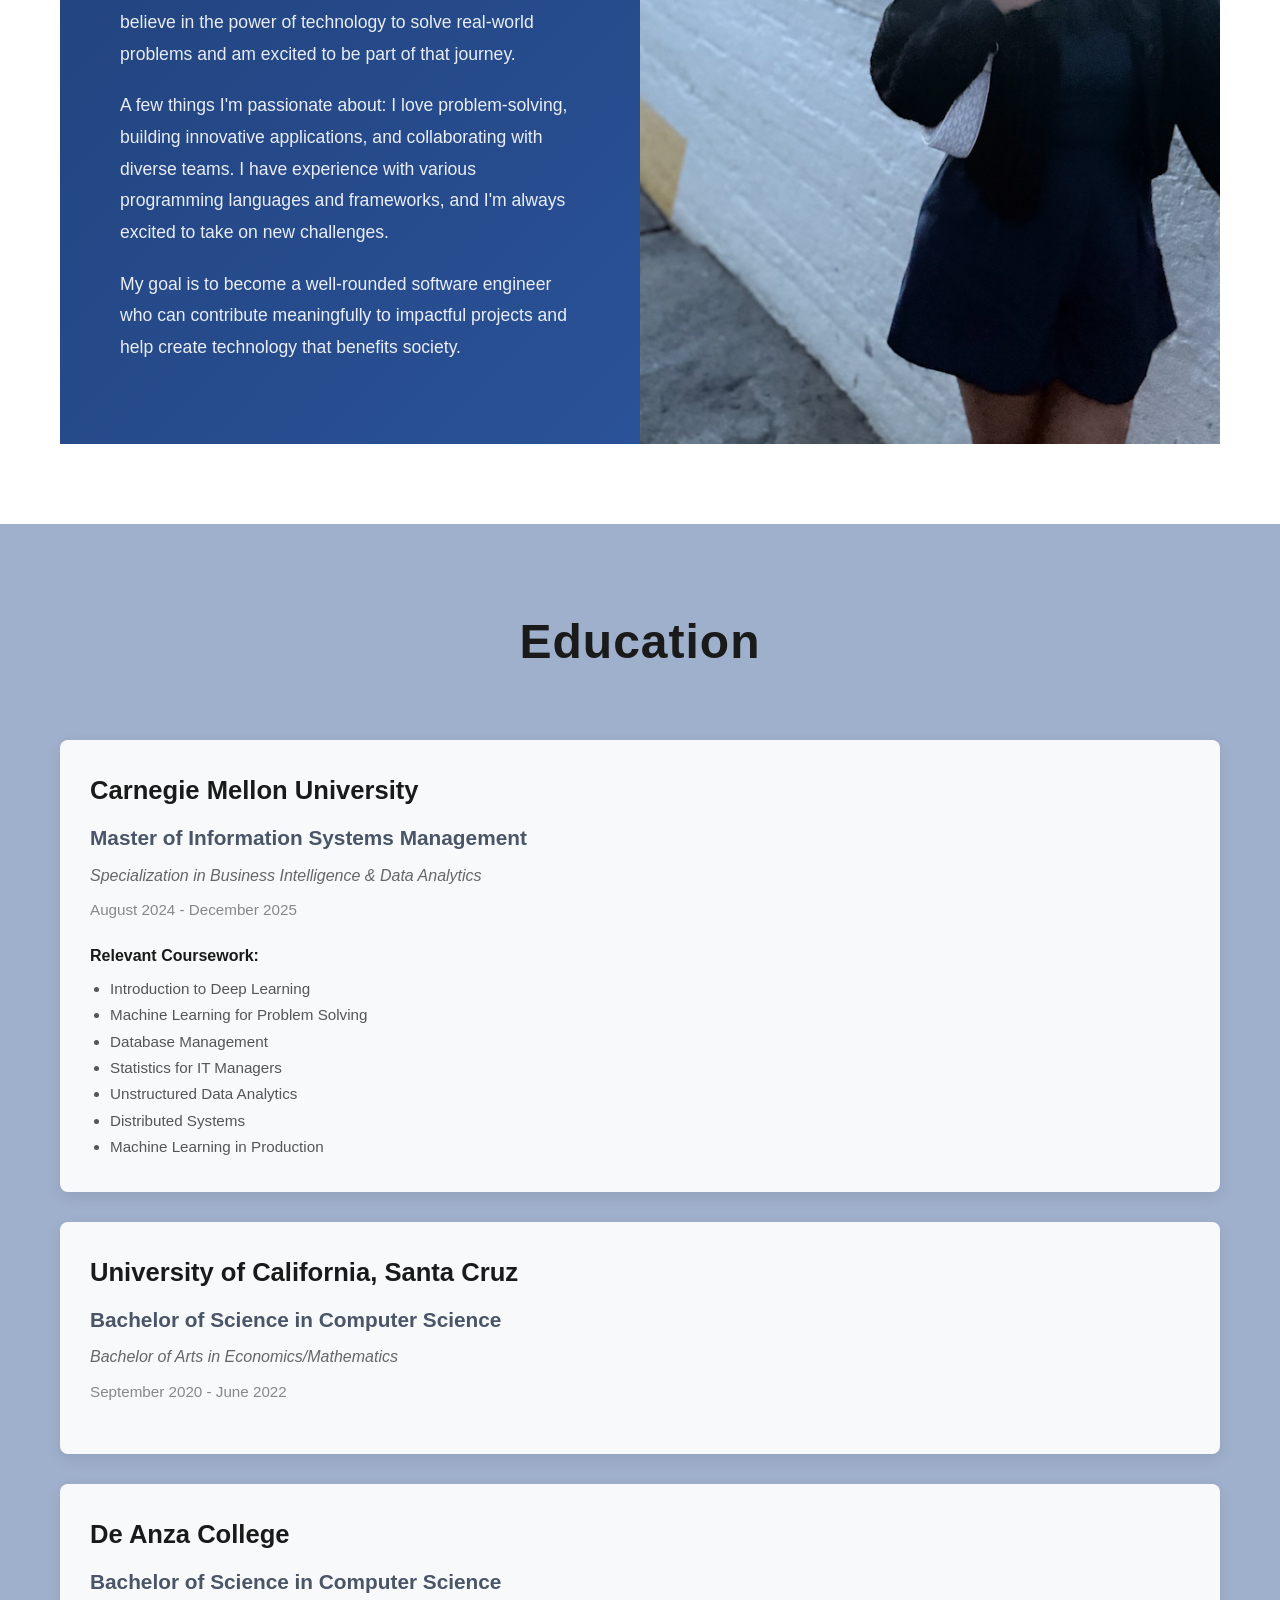
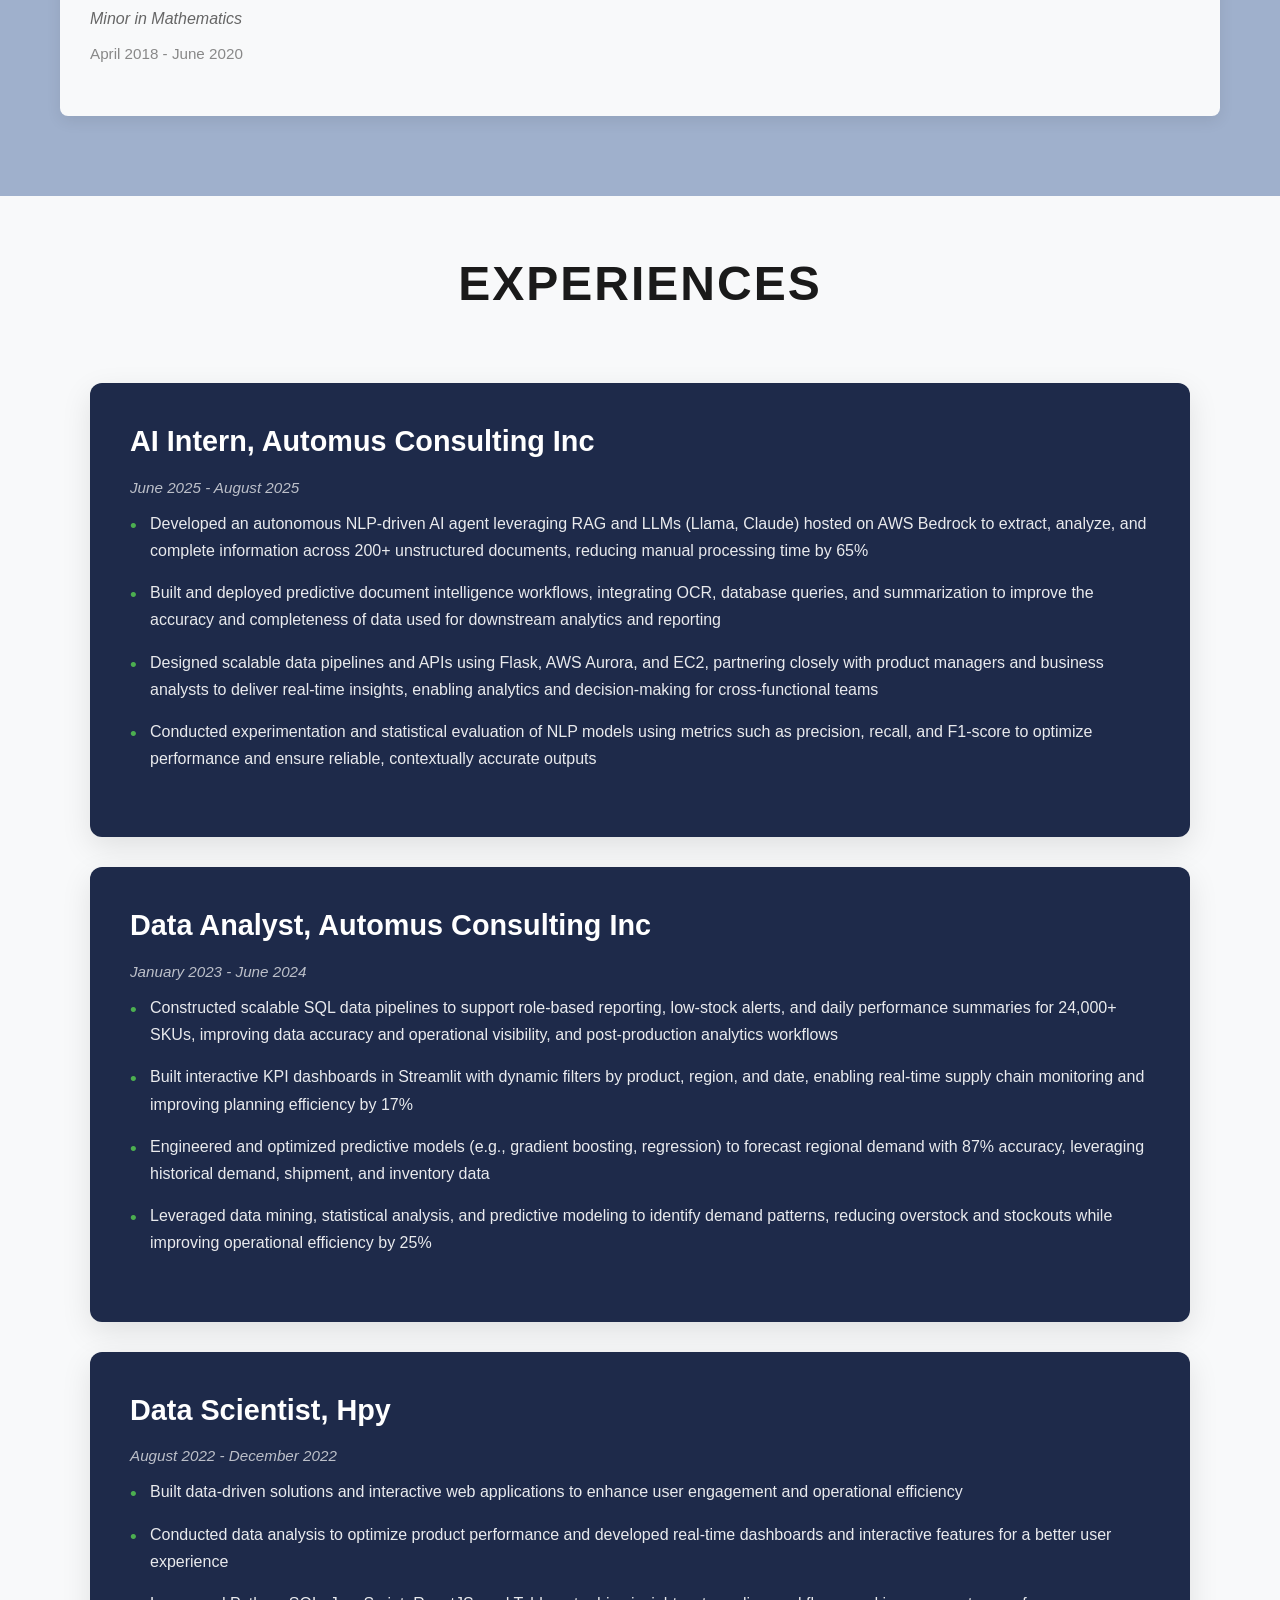
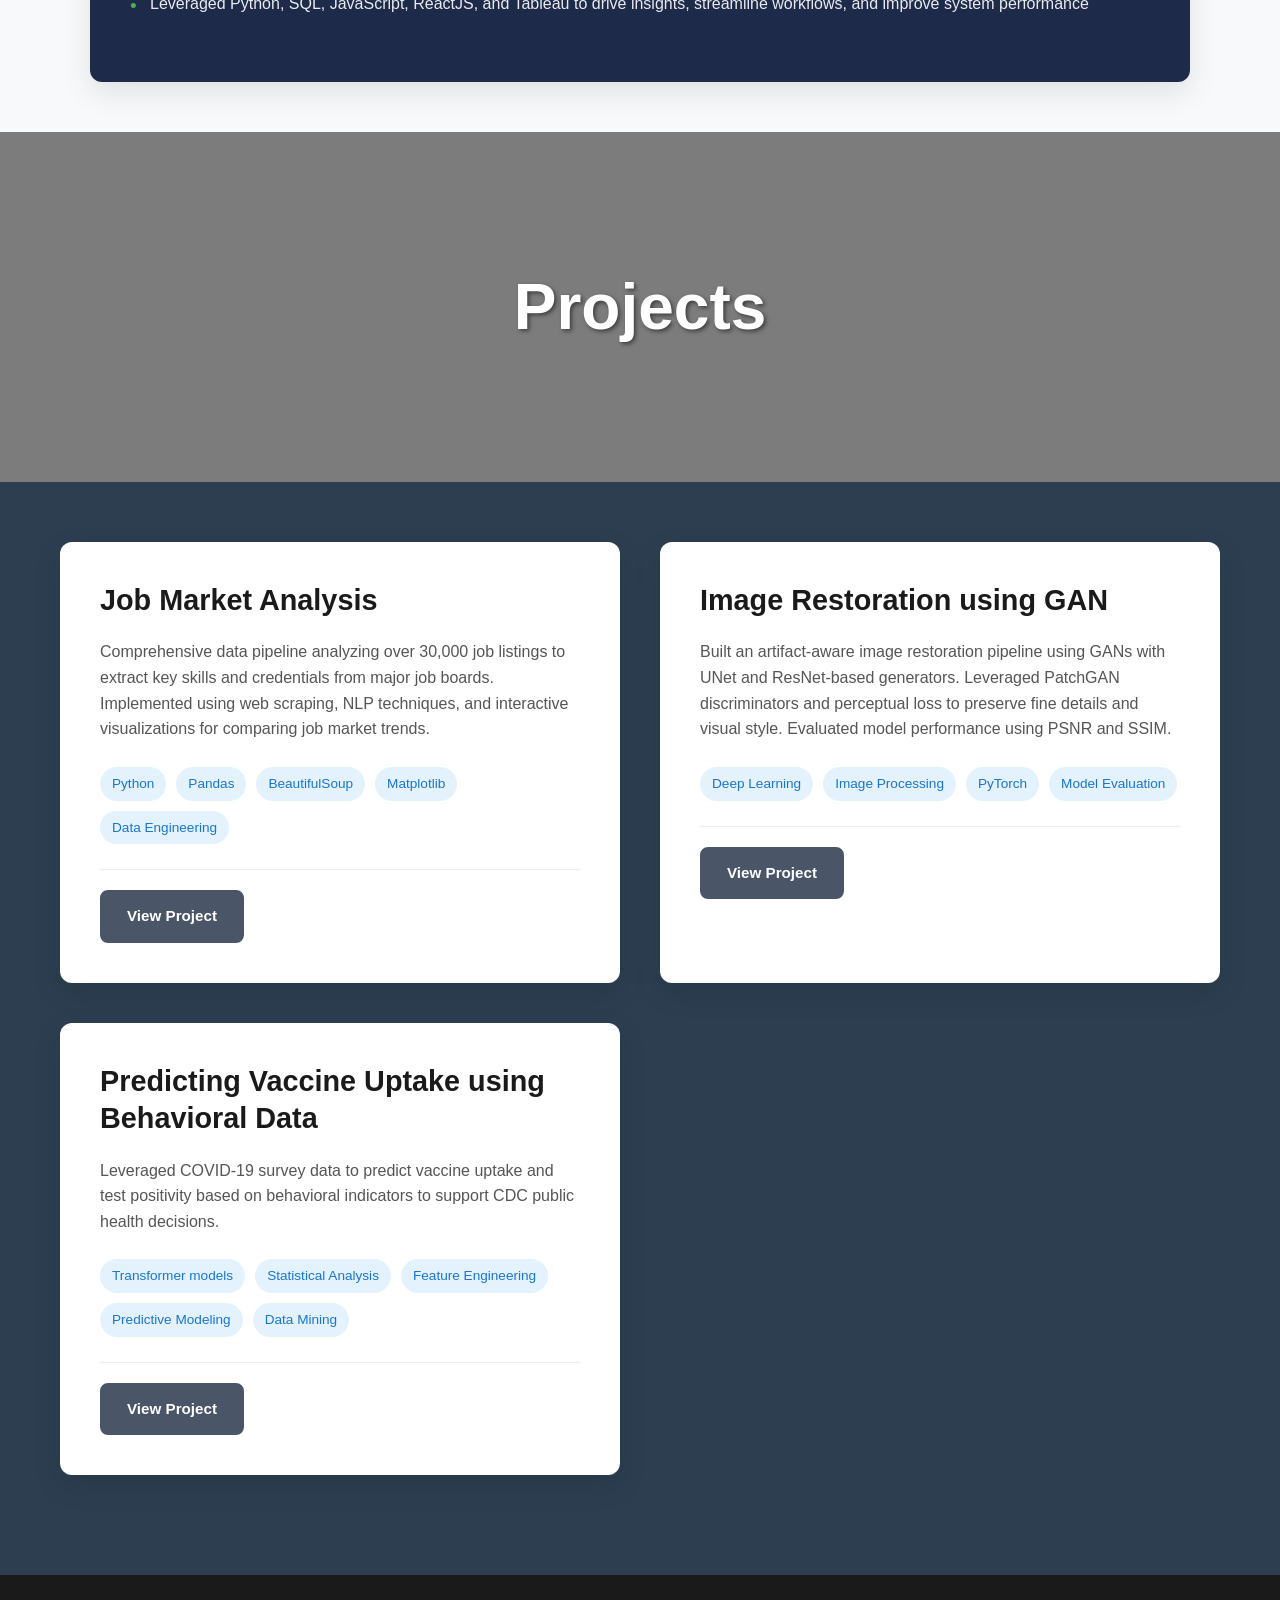
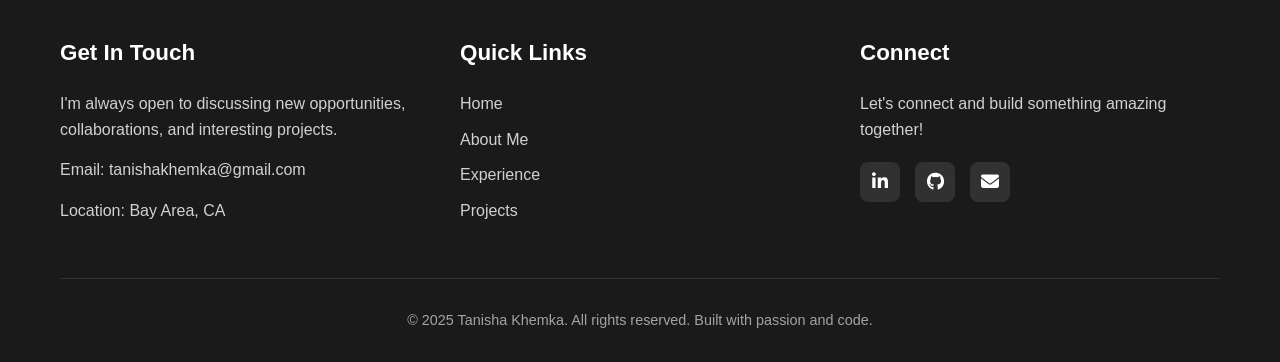
==== commit 0e614023: "Update index.html" ====
--- a/index.html
+++ b/index.html
@@ -61,7 +61,7 @@
                         Hey,<br>
                         I am Tanisha
                     </h1>
-                    <p class="hero-subtitle">Data Scientists / ML Engineer / AI Intern</p>
+                    <p class="hero-subtitle">Data Scientists / ML Engineer </p>
                     <p class="hero-subtitle">Learning, building, and growing in Data and ML.</p>
                     <p class="hero-subtitle">Hit me up!</p>
                 </div>
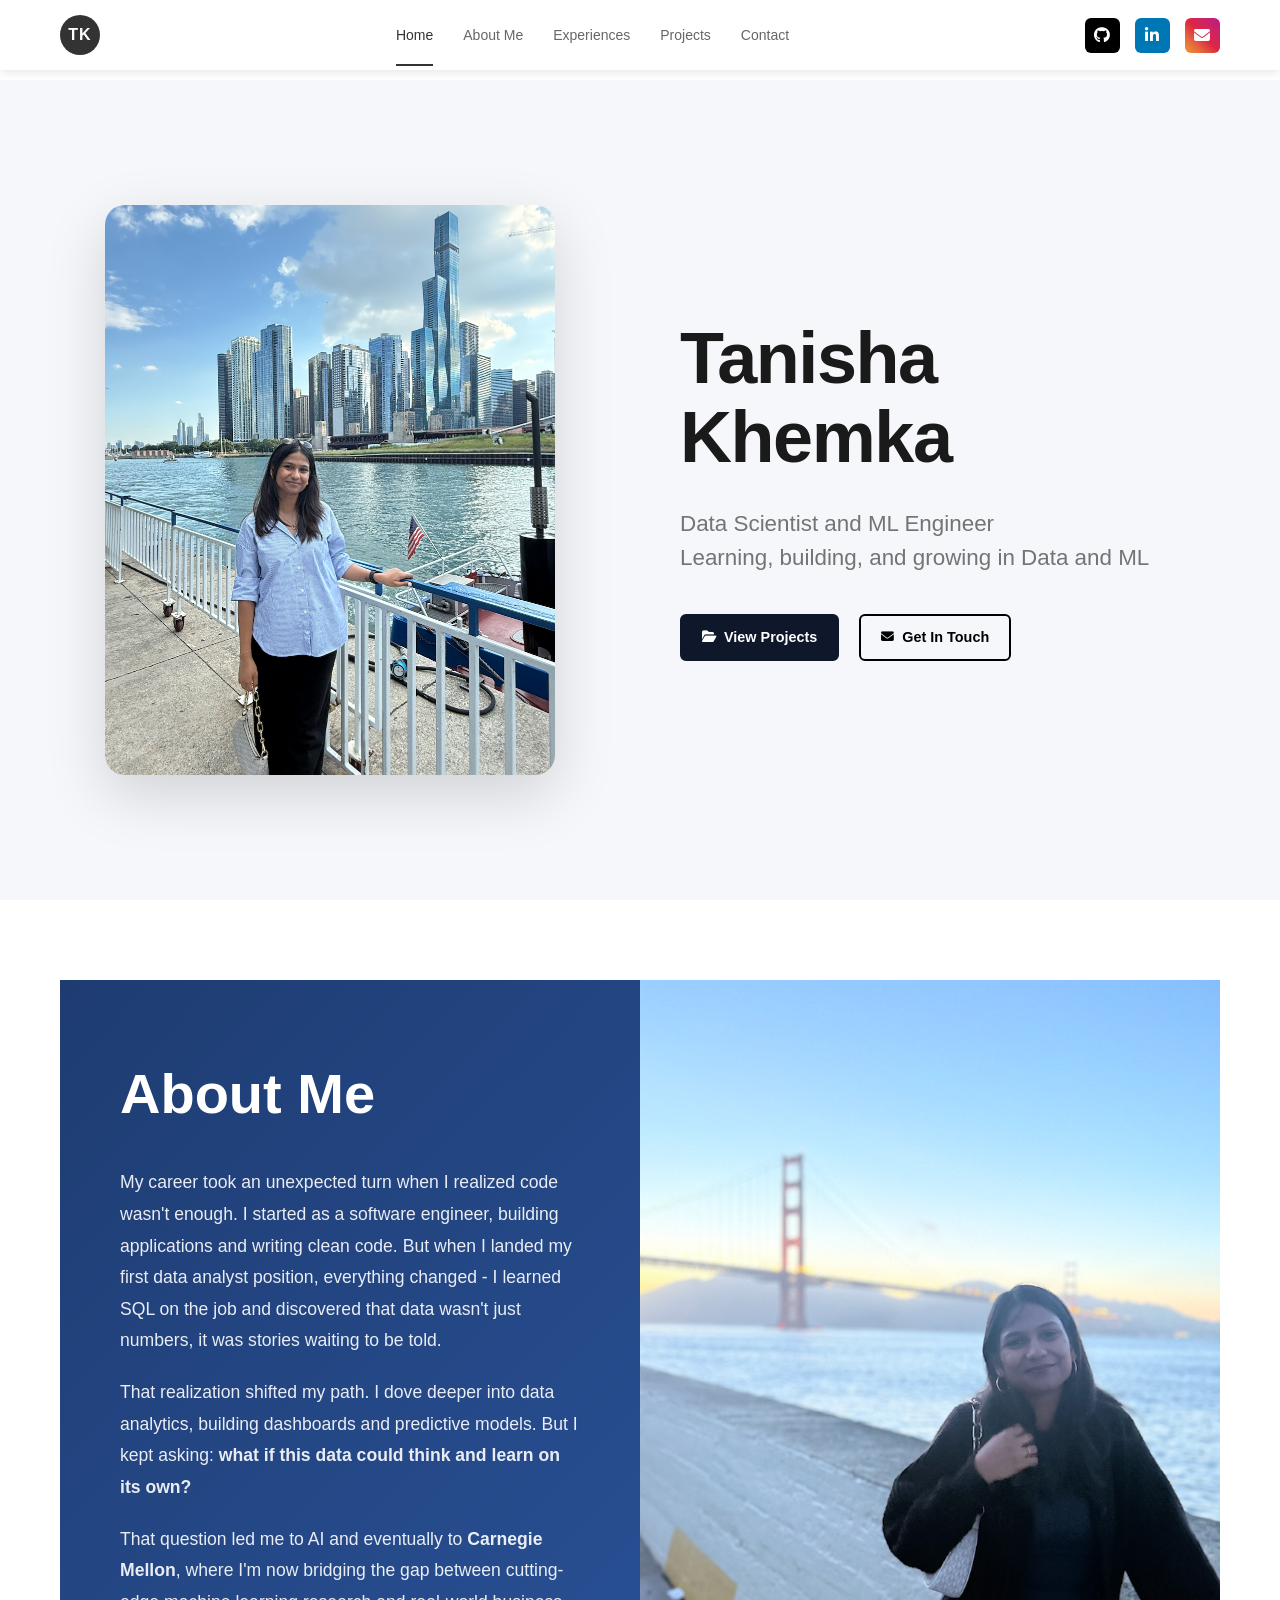
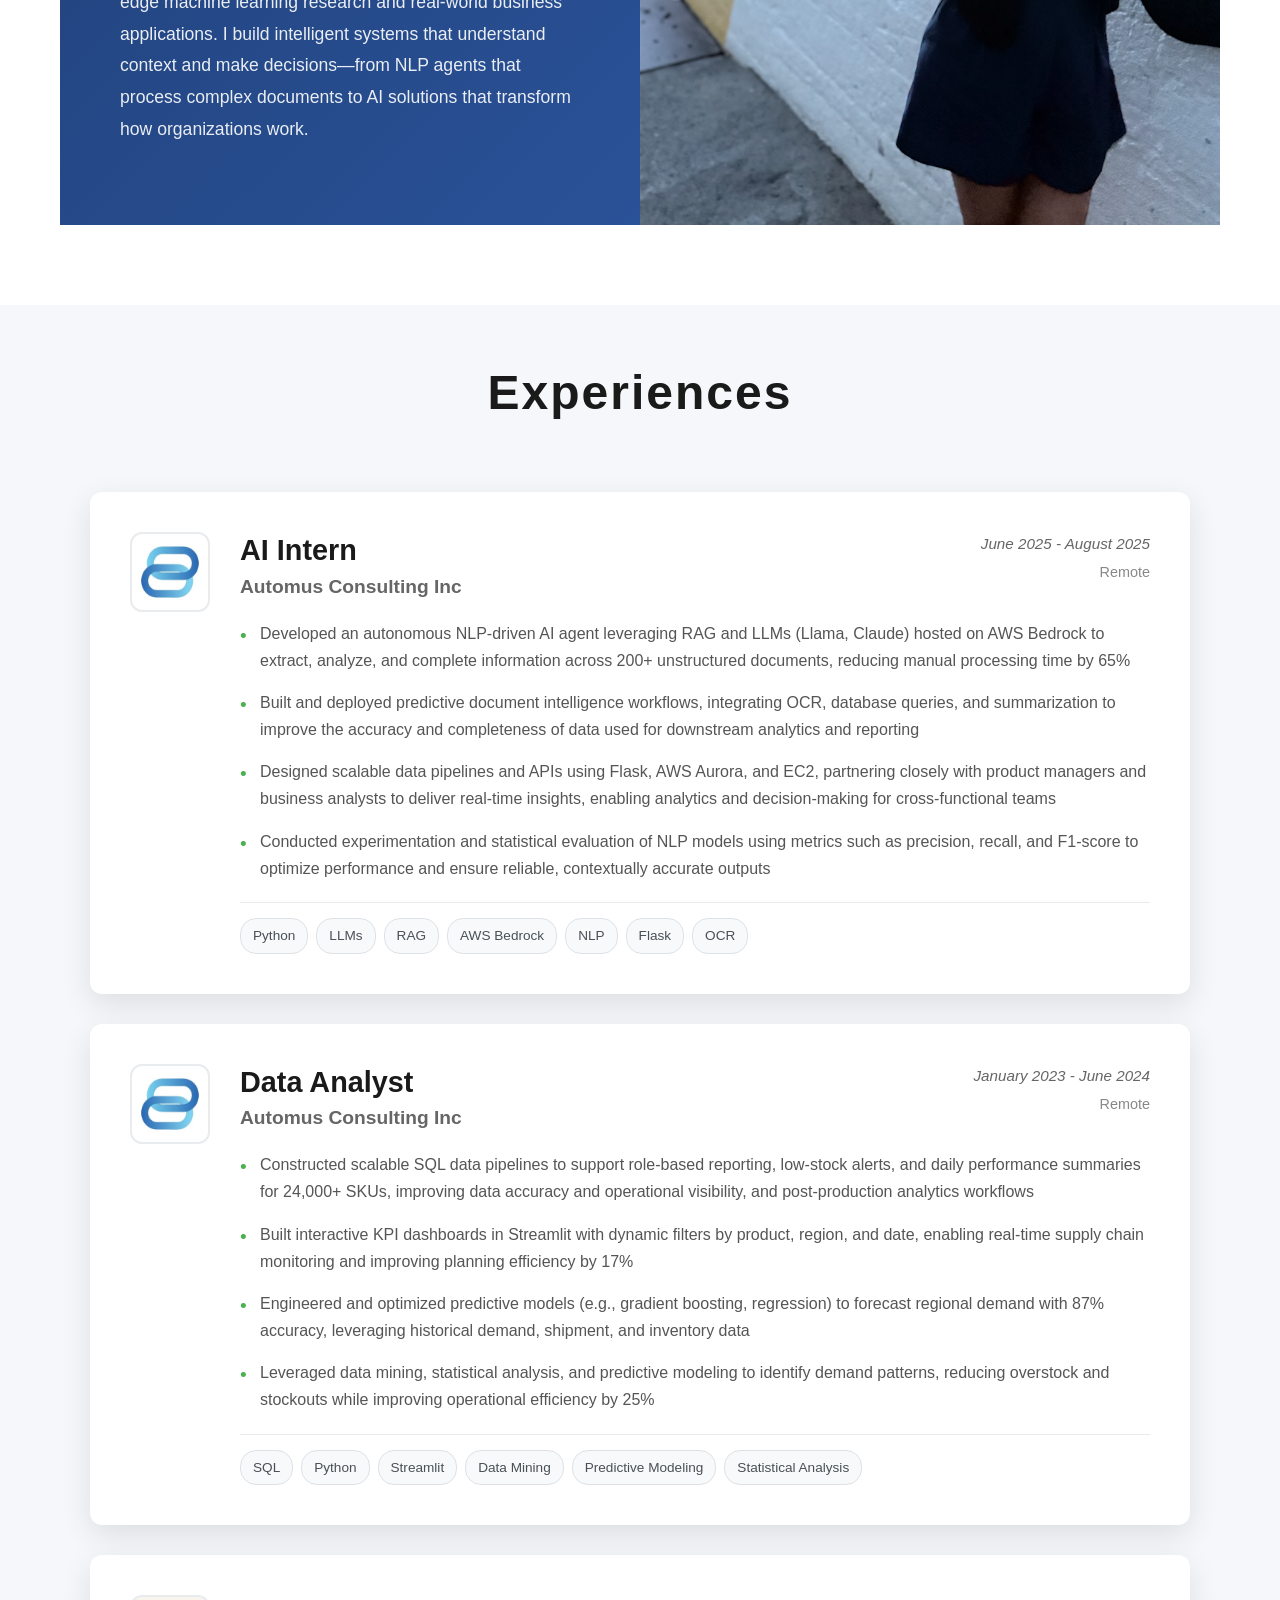
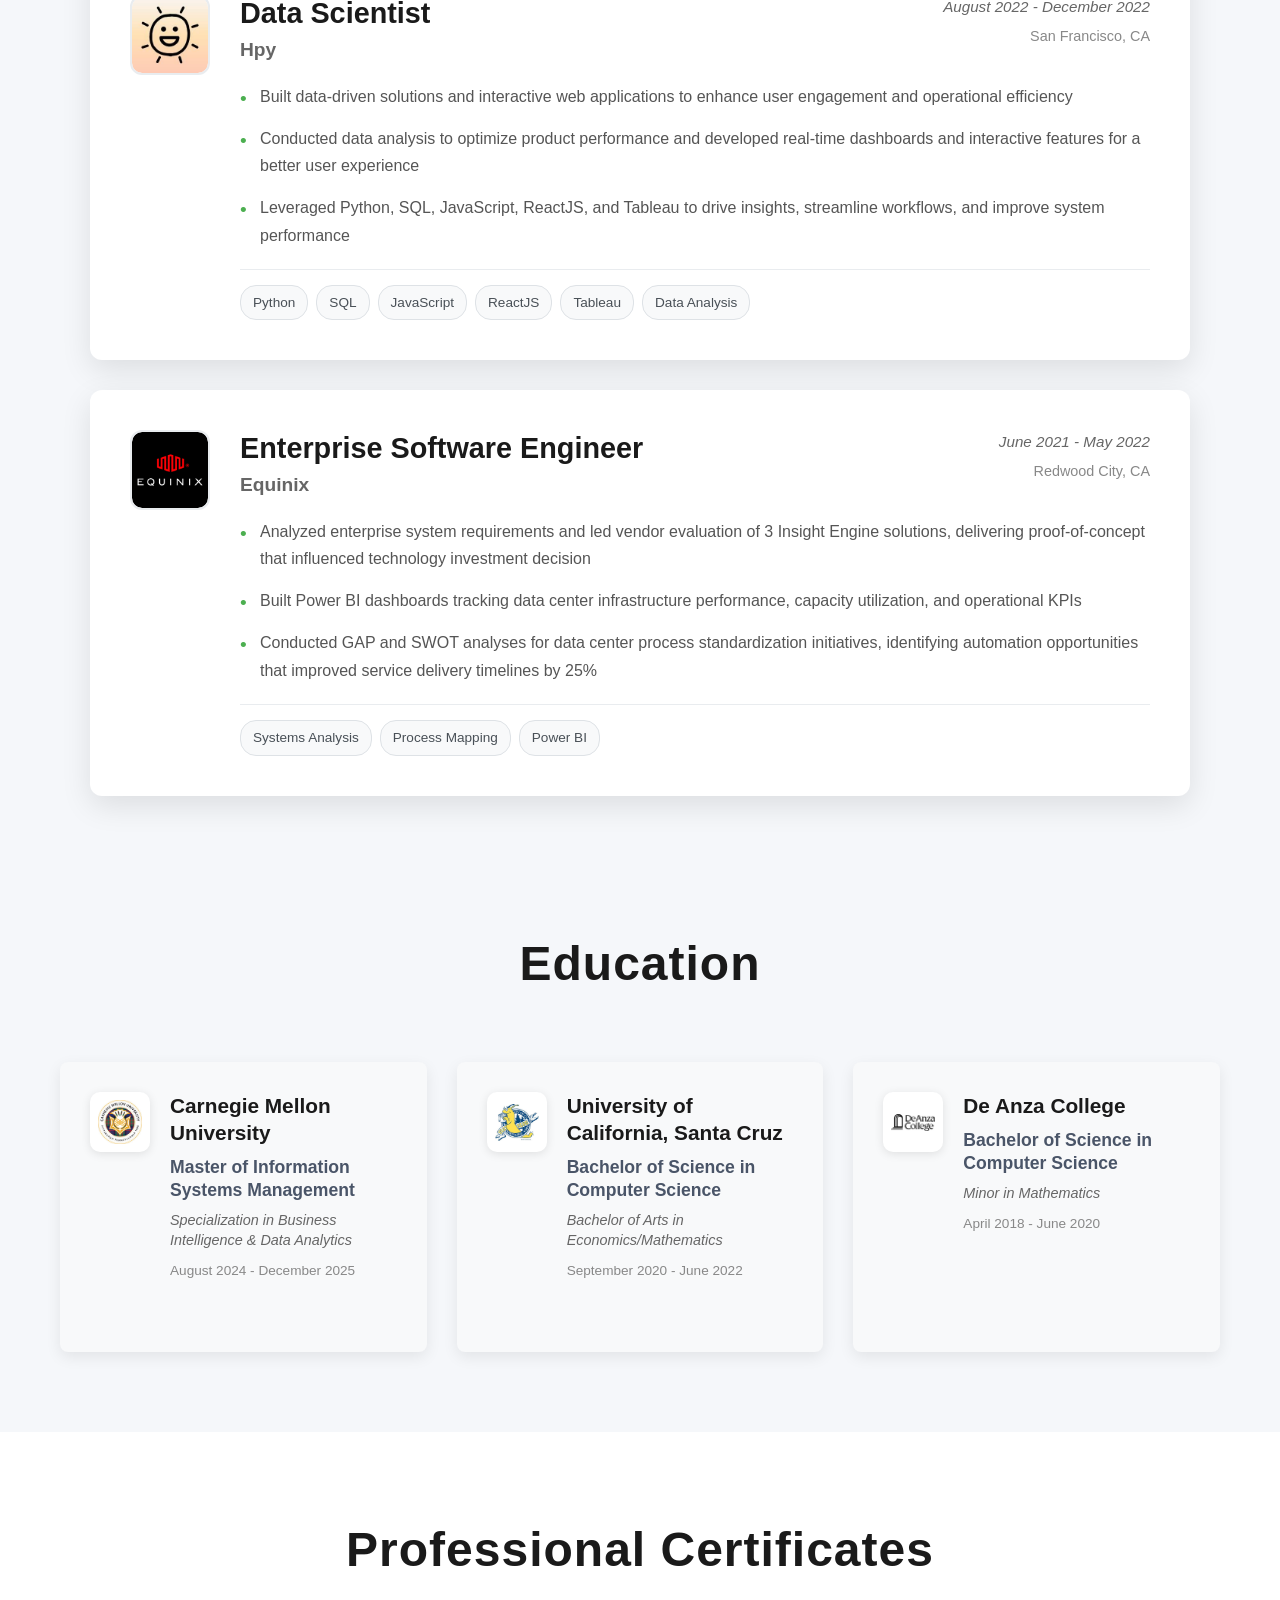
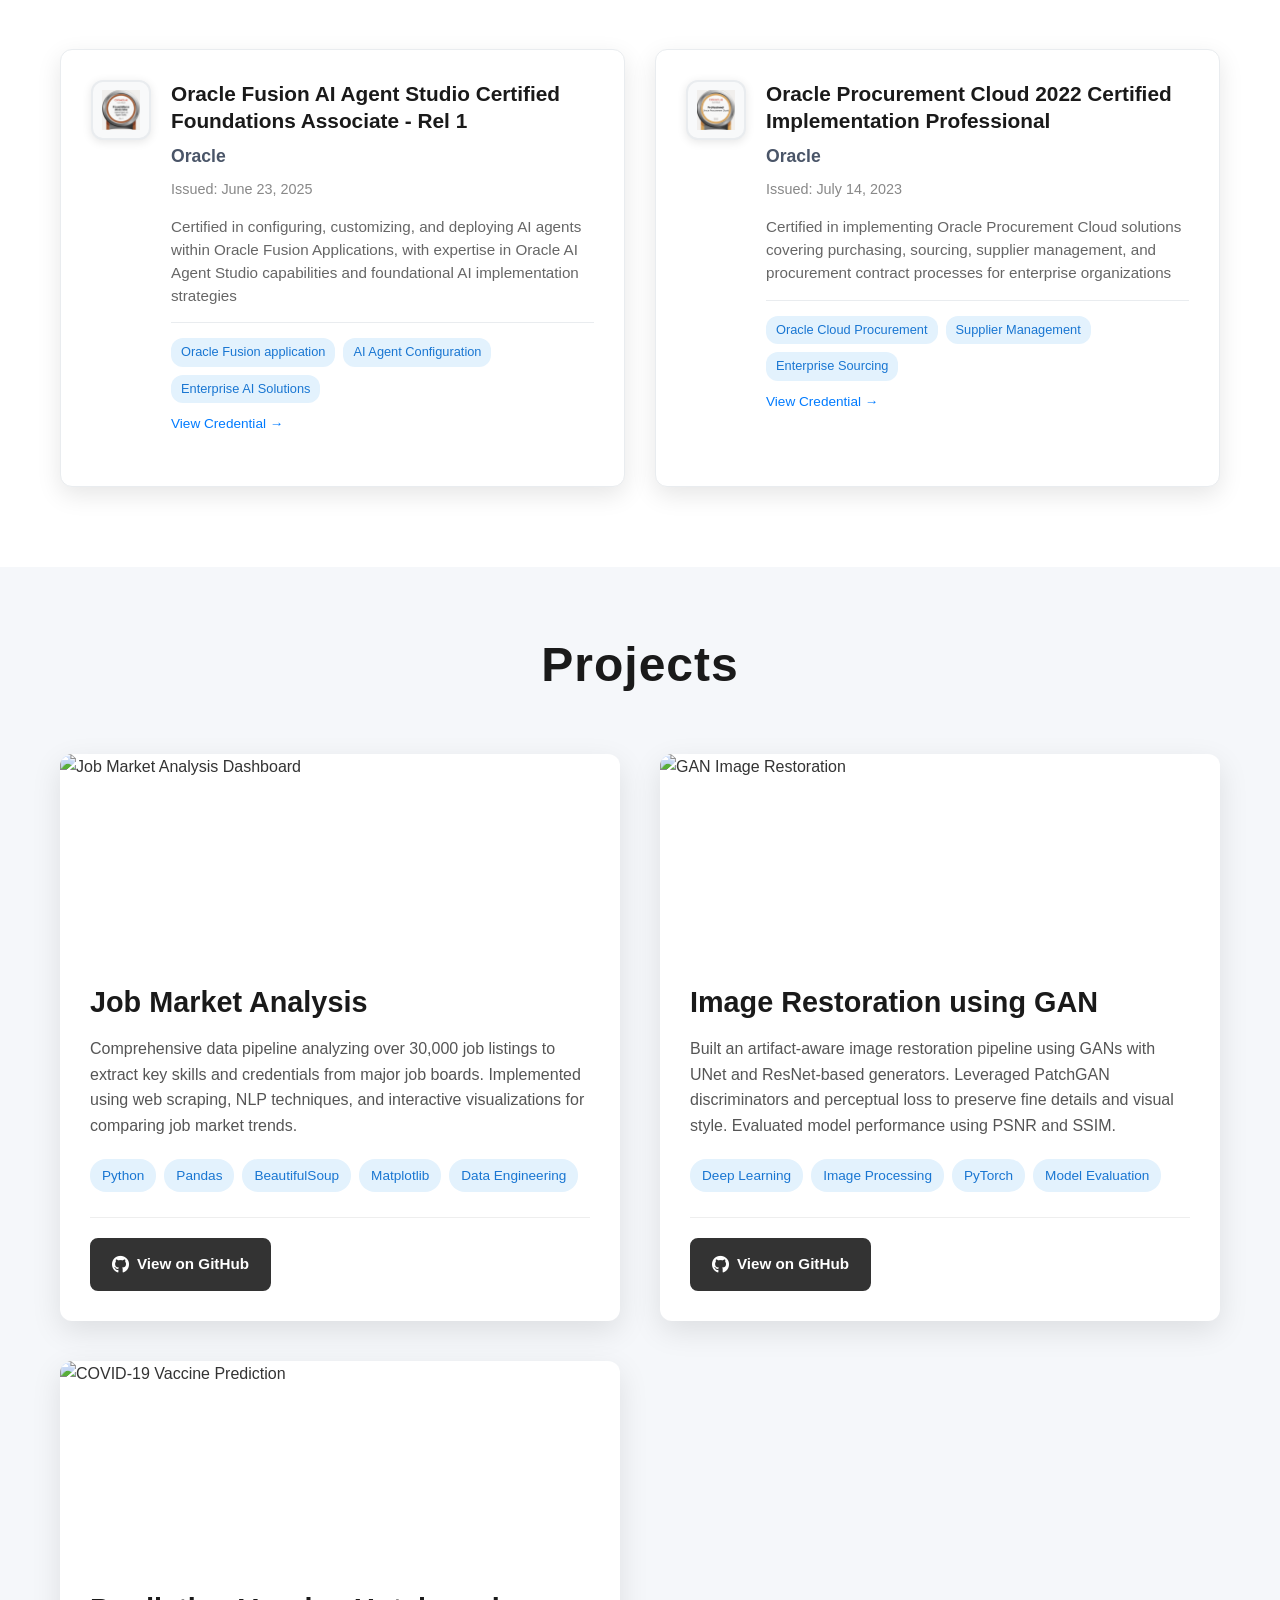
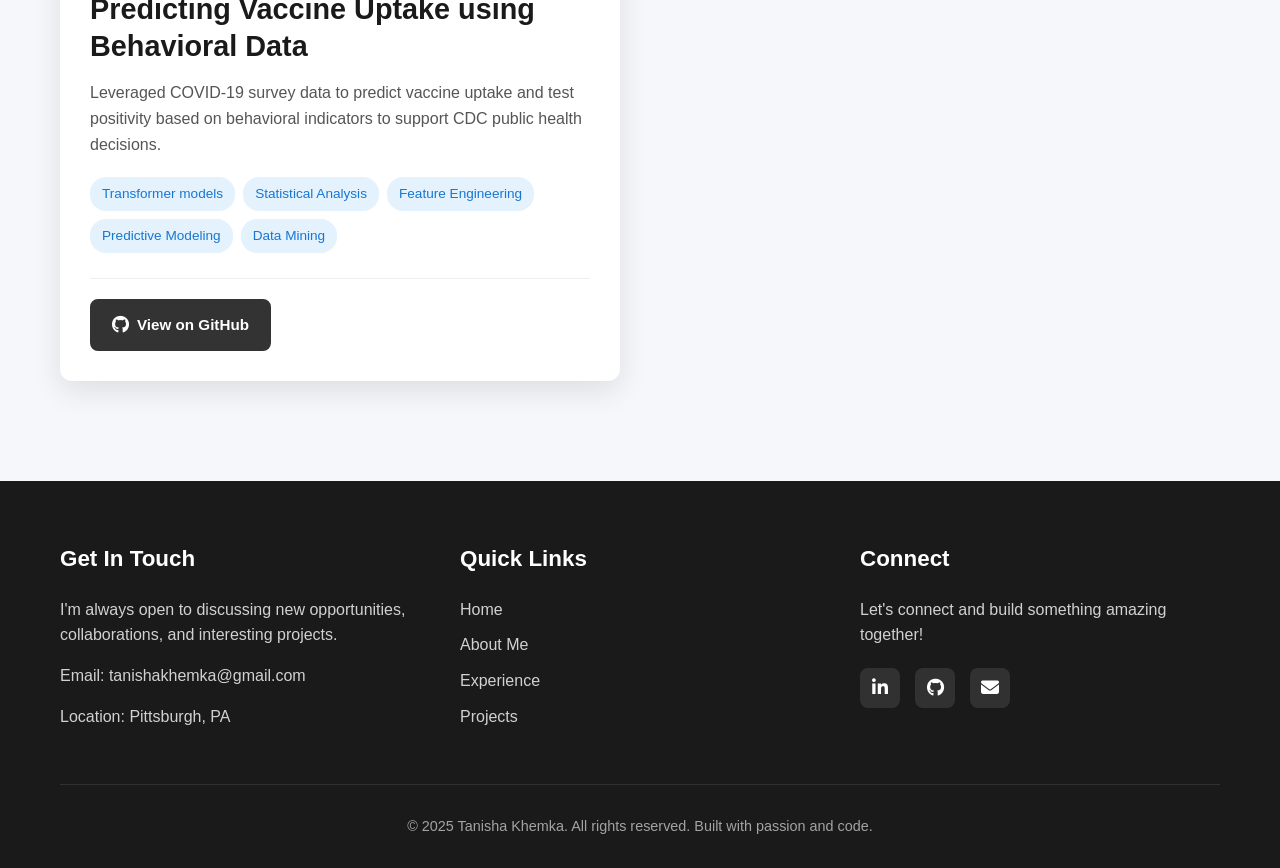
==== commit 14287b05: "updated" ====
--- a/index.html
+++ b/index.html
@@ -13,7 +13,7 @@
             <!-- Logo/Name Section -->
             <div class="logo">
                 <div class="logo-circle">TK</div>
-                <span class="name">Tanisha Khemka</span>
+                <!-- <span class="name">Tanisha Khemka</span> -->
             </div>
 
             <!-- Navigation Menu -->
@@ -21,7 +21,7 @@
                 <ul class="nav-list">
                     <li><a href="#hero" class="nav-link active">Home</a></li>
                     <li><a href="#about" class="nav-link">About Me</a></li>
-                    <li><a href="#experience" class="nav-link">Experience</a></li>
+                    <li><a href="#experience" class="nav-link">Experiences</a></li>
                     <li><a href="#projects" class="nav-link">Projects</a></li>
                     <li><a href="#footer" class="nav-link">Contact</a></li>
                 </ul>
@@ -58,12 +58,20 @@
                 </div>
                 <div class="hero-content">
                     <h1 class="hero-title">
-                        Hey,<br>
-                        I am Tanisha
+                    Tanisha Khemka
                     </h1>
-                    <p class="hero-subtitle">Data Scientists / ML Engineer </p>
-                    <p class="hero-subtitle">Learning, building, and growing in Data and ML.</p>
-                    <p class="hero-subtitle">Hit me up!</p>
+                    <p class="hero-subtitle"> Data Scientist and ML Engineer </p>
+                    <p class="hero-subtitle"> Learning, building, and growing in Data and ML</p>
+                    <div class="hero-buttons">
+                        <a href="#projects" class="hero-btn hero-btn-primary">
+                            <i class="fas fa-folder-open"></i>
+                            View Projects
+                        </a>
+                        <a href="#footer" class="hero-btn hero-btn-secondary">
+                            <i class="fas fa-envelope"></i>
+                            Get In Touch
+                        </a>
+                    </div>
                 </div>
             </div>
         </section>
@@ -74,21 +82,150 @@
                 <div class="about-content">
                     <h2 class="about-title">About Me</h2>
                     <div class="about-text">
-                        <p>I'm a <em>Management Information Systems - Business Intelligence and Data Analytics Student</em> from <em>Carnegie Mellon University</em> and I am passionate about technology and innovation.</p>
+                        <p>My career took an unexpected turn when I realized code wasn't enough. I started as a software engineer, building applications and writing clean code. But when I landed my first data analyst position, everything changed - I learned SQL on the job and discovered that data wasn't just numbers, it was stories waiting to be told.</p>
                         
-                        <p>I have experience working on various projects ranging from web development to machine learning applications.</p>
-                        
-                        <p>I enjoy creating solutions that make a difference and am always eager to learn new technologies. In my free time, I love exploring new places, reading tech blogs, and contributing to open-source projects.</p>
-                        
-                        <p>I'm actively seeking full-time opportunities where I can apply my skills and continue growing as a developer. I believe in the power of technology to solve real-world problems and am excited to be part of that journey.</p>
-                        
-                        <p>A few things I'm passionate about: I love problem-solving, building innovative applications, and collaborating with diverse teams. I have experience with various programming languages and frameworks, and I'm always excited to take on new challenges.</p>
-                        
-                        <p>My goal is to become a well-rounded software engineer who can contribute meaningfully to impactful projects and help create technology that benefits society.</p>
+                        <p>That realization shifted my path. I dove deeper into data analytics, building dashboards and predictive models. But I kept asking: <b>what if this data could think and learn on its own?</b></p>
+                                                
+                        <p>That question led me to AI and eventually to <b>Carnegie Mellon</b>, where I'm now bridging the gap between cutting-edge machine learning research and real-world business applications. I build intelligent systems that understand context and make decisions—from NLP agents that process complex documents to AI solutions that transform how organizations work.</p>
                     </div>
                 </div>
                 <div class="about-image">
                     <img src="picture2.png" alt="Tanisha at University" class="campus-photo">
+                </div>
+            </div>
+        </section>
+
+        <!-- Experience Section -->
+        <section class="experience" id="experience">
+            <div class="experience-container">
+                <div class="experience-header">
+                    <h2 class="experience-title">Experiences</h2>
+                </div>
+                
+                <div class="experience-cards">
+                    <div class="experience-card">
+                        <div class="company-logo">
+                            <img src="Automus.jpeg" alt="Automus Consulting">
+                        </div>
+                        <div class="job-content">
+                            <div class="job-header">
+                                <div class="job-title-section">
+                                    <h3 class="job-title">AI Intern</h3>
+                                    <h2 class="company-name">Automus Consulting Inc</h2>
+                                </div>
+                                <div class="job-meta">
+                                    <p class="job-date">June 2025 - August 2025</p>
+                                    <p class="job-location">Remote</p>
+                                </div>
+                            </div>
+                            <ul class="job-description">
+                                <li>Developed an autonomous NLP-driven AI agent leveraging RAG and LLMs (Llama, Claude) hosted on AWS Bedrock to extract, analyze, and complete information across 200+ unstructured documents, reducing manual processing time by 65%</li>
+                                <li>Built and deployed predictive document intelligence workflows, integrating OCR, database queries, and summarization to improve the accuracy and completeness of data used for downstream analytics and reporting</li>
+                                <li>Designed scalable data pipelines and APIs using Flask, AWS Aurora, and EC2, partnering closely with product managers and business analysts to deliver real-time insights, enabling analytics and decision-making for cross-functional teams</li>
+                                <li>Conducted experimentation and statistical evaluation of NLP models using metrics such as precision, recall, and F1-score to optimize performance and ensure reliable, contextually accurate outputs</li>
+                            </ul>
+                                <div class="job-skills">
+                                <span class="skill-tag">Python</span>
+                                <span class="skill-tag">LLMs</span>
+                                <span class="skill-tag">RAG</span>
+                                <span class="skill-tag">AWS Bedrock</span>
+                                <span class="skill-tag">NLP</span>
+                                <span class="skill-tag">Flask</span>
+                                <span class="skill-tag">OCR</span>
+                            </div>
+                        </div>
+                    </div>
+
+                    <div class="experience-card">
+                        <div class="company-logo">
+                            <img src="Automus.jpeg" alt="Automus Consulting">
+                        </div>
+                        <div class="job-content">
+                            <div class="job-header">
+                                <div class="job-title-section">
+                                    <h3 class="job-title">Data Analyst</h3>
+                                    <h2 class="company-name">Automus Consulting Inc</h2>
+                                </div>
+                                <div class="job-meta">
+                                    <p class="job-date">January 2023 - June 2024</p>
+                                    <p class="job-location">Remote</p>
+                                </div>
+                            </div>
+                            <ul class="job-description">
+                                <li>Constructed scalable SQL data pipelines to support role-based reporting, low-stock alerts, and daily performance summaries for 24,000+ SKUs, improving data accuracy and operational visibility, and post-production analytics workflows</li>
+                                <li>Built interactive KPI dashboards in Streamlit with dynamic filters by product, region, and date, enabling real-time supply chain monitoring and improving planning efficiency by 17%</li>
+                                <li>Engineered and optimized predictive models (e.g., gradient boosting, regression) to forecast regional demand with 87% accuracy, leveraging historical demand, shipment, and inventory data</li>
+                                <li>Leveraged data mining, statistical analysis, and predictive modeling to identify demand patterns, reducing overstock and stockouts while improving operational efficiency by 25%</li>
+                            </ul>
+                                <div class="job-skills">
+                                <span class="skill-tag">SQL</span>
+                                <span class="skill-tag">Python</span>
+                                <span class="skill-tag">Streamlit</span>
+                                <span class="skill-tag">Data Mining</span>
+                                <span class="skill-tag">Predictive Modeling</span>
+                                <span class="skill-tag">Statistical Analysis</span>
+                            </div>
+                        </div>
+                    </div>
+
+                    <div class="experience-card">
+                        <div class="company-logo">
+                            <img src="hpy.jpeg" alt="HPY">
+                        </div>
+                        <div class="job-content">
+                            <div class="job-header">
+                                <div class="job-title-section">
+                                    <h3 class="job-title">Data Scientist</h3>
+                                    <h2 class="company-name">Hpy</h2>
+                                </div>
+                                <div class="job-meta">
+                                    <p class="job-date">August 2022 - December 2022</p>
+                                    <p class="job-location">San Francisco, CA</p>
+                                </div>
+                            </div>
+                            <ul class="job-description">
+                                <li>Built data-driven solutions and interactive web applications to enhance user engagement and operational efficiency</li>
+                                <li>Conducted data analysis to optimize product performance and developed real-time dashboards and interactive features for a better user experience</li>
+                                <li>Leveraged Python, SQL, JavaScript, ReactJS, and Tableau to drive insights, streamline workflows, and improve system performance</li>
+                            </ul>
+                                <div class="job-skills">
+                                <span class="skill-tag">Python</span>
+                                <span class="skill-tag">SQL</span>
+                                <span class="skill-tag">JavaScript</span>
+                                <span class="skill-tag">ReactJS</span>
+                                <span class="skill-tag">Tableau</span>
+                                <span class="skill-tag">Data Analysis</span>
+                            </div>
+                        </div>
+                    </div>
+
+                    <div class="experience-card">
+                        <div class="company-logo">
+                            <img src="Equinix.png" alt="Equinix">
+                        </div>
+                        <div class="job-content">
+                            <div class="job-header">
+                                <div class="job-title-section">
+                                    <h3 class="job-title">Enterprise Software Engineer</h3>
+                                    <h2 class="company-name">Equinix</h2>
+                                </div>
+                                <div class="job-meta">
+                                    <p class="job-date">June 2021 - May 2022</p>
+                                    <p class="job-location">Redwood City, CA</p>
+                                </div>
+                            </div>
+                            <ul class="job-description">
+                                <li>Analyzed enterprise system requirements and led vendor evaluation of 3 Insight Engine solutions, delivering proof-of-concept that influenced technology investment decision </li>
+                                <li>Built Power BI dashboards tracking data center infrastructure performance, capacity utilization, and operational KPIs</li>
+                                <li>Conducted GAP and SWOT analyses for data center process standardization initiatives, identifying automation opportunities that improved service delivery timelines by 25%</li>
+                            </ul>
+                                <div class="job-skills">
+                                <span class="skill-tag">Systems Analysis</span>
+                                <span class="skill-tag">Process Mapping</span>
+                                <span class="skill-tag">Power BI</span>
+                            </div>
+                        </div>
+                    </div>
                 </div>
             </div>
         </section>
@@ -100,85 +237,96 @@
                 
                 <div class="education-cards">
                     <div class="education-card">
-                        <div class="education-content">
-                            <h3>Carnegie Mellon University</h3>
-                            <h4>Master of Information Systems Management</h4>
-                            <p class="education-specialization">Specialization in Business Intelligence & Data Analytics</p>
-                            <p class="education-date">August 2024 - December 2025</p>
-                            <div class="coursework">
-                                <strong>Relevant Coursework:</strong>
-                                <ul>
-                                    <li>Introduction to Deep Learning</li>
-                                    <li>Machine Learning for Problem Solving</li>
-                                    <li>Database Management</li>
-                                    <li>Statistics for IT Managers</li>
-                                    <li>Unstructured Data Analytics</li>
-                                    <li>Distributed Systems</li>
-                                    <li>Machine Learning in Production</li>
-                                </ul>
+                        <div class="education-header">
+                            <div class="university-logo">
+                                <img src="CMU.jpeg" alt="Carnegie Mellon University Logo">
+                            </div>
+                            <div class="education-content">
+                                <h3>Carnegie Mellon University</h3>
+                                <h4>Master of Information Systems Management</h4>
+                                <p class="education-specialization">Specialization in Business Intelligence & Data Analytics</p>
+                                <p class="education-date">August 2024 - December 2025</p>
                             </div>
                         </div>
                     </div>
                     
                     <div class="education-card">
-                        <div class="education-content">
-                            <h3>University of California, Santa Cruz</h3>
-                            <h4>Bachelor of Science in Computer Science</h4>
-                            <p class="education-specialization">Bachelor of Arts in Economics/Mathematics</p>
-                            <p class="education-date">September 2020 - June 2022</p>
+                        <div class="education-header">
+                            <div class="university-logo">
+                                <img src="UCSC.jpeg" alt="UC Santa Cruz Logo">
+                            </div>
+                            <div class="education-content">
+                                <h3>University of California, Santa Cruz</h3>
+                                <h4>Bachelor of Science in Computer Science</h4>
+                                <p class="education-specialization">Bachelor of Arts in Economics/Mathematics</p>
+                                <p class="education-date">September 2020 - June 2022</p>
+                            </div>
                         </div>
                     </div>
                     
                     <div class="education-card">
-                        <div class="education-content">
-                            <h3>De Anza College</h3>
-                            <h4>Bachelor of Science in Computer Science</h4>
-                            <p class="education-specialization">Minor in Mathematics</p>
-                            <p class="education-date">April 2018 - June 2020</p>
-                        </div>
-                    </div>
-                </div>
-            </div>
-        </section>
-
-        <!-- Experience Section -->
-        <section class="experience" id="experience">
-            <div class="experience-container">
-                <div class="experience-header">
-                    <h2 class="experience-title">EXPERIENCES</h2>
-                </div>
+                        <div class="education-header">
+                            <div class="university-logo">
+                                <img src="DeAnza.png" alt="De Anza College Logo">
+                            </div>
+                            <div class="education-content">
+                                <h3>De Anza College</h3>
+                                <h4>Bachelor of Science in Computer Science</h4>
+                                <p class="education-specialization">Minor in Mathematics</p>
+                                <p class="education-date">April 2018 - June 2020</p>
+                            </div>
+                        </div>
+                    </div>
+                </div>
+            </div>
+        </section>
+
+        <!-- Professional Certificates Section -->
+        <section class="certificates-section" id="certificates">
+            <div class="certificates-container">
+                <h2 class="certificates-title">Professional Certificates</h2>
                 
-                <div class="experience-cards">
-                    <div class="experience-card">
-                        <h3 class="job-title">AI Intern, Automus Consulting Inc</h3>
-                        <p class="job-date">June 2025 - August 2025</p>
-                        <ul class="job-description">
-                            <li>Developed an autonomous NLP-driven AI agent leveraging RAG and LLMs (Llama, Claude) hosted on AWS Bedrock to extract, analyze, and complete information across 200+ unstructured documents, reducing manual processing time by 65%</li>
-                            <li>Built and deployed predictive document intelligence workflows, integrating OCR, database queries, and summarization to improve the accuracy and completeness of data used for downstream analytics and reporting</li>
-                            <li>Designed scalable data pipelines and APIs using Flask, AWS Aurora, and EC2, partnering closely with product managers and business analysts to deliver real-time insights, enabling analytics and decision-making for cross-functional teams</li>
-                            <li>Conducted experimentation and statistical evaluation of NLP models using metrics such as precision, recall, and F1-score to optimize performance and ensure reliable, contextually accurate outputs</li>
-                        </ul>
-                    </div>
-                    
-                    <div class="experience-card">
-                        <h3 class="job-title">Data Analyst, Automus Consulting Inc</h3>
-                        <p class="job-date">January 2023 - June 2024</p>
-                        <ul class="job-description">
-                            <li>Constructed scalable SQL data pipelines to support role-based reporting, low-stock alerts, and daily performance summaries for 24,000+ SKUs, improving data accuracy and operational visibility, and post-production analytics workflows</li>
-                            <li>Built interactive KPI dashboards in Streamlit with dynamic filters by product, region, and date, enabling real-time supply chain monitoring and improving planning efficiency by 17%</li>
-                            <li>Engineered and optimized predictive models (e.g., gradient boosting, regression) to forecast regional demand with 87% accuracy, leveraging historical demand, shipment, and inventory data</li>
-                            <li>Leveraged data mining, statistical analysis, and predictive modeling to identify demand patterns, reducing overstock and stockouts while improving operational efficiency by 25%</li>
-                        </ul>
-                    </div>
-                    
-                    <div class="experience-card">
-                        <h3 class="job-title">Data Scientist, Hpy</h3>
-                        <p class="job-date">August 2022 - December 2022</p>
-                        <ul class="job-description">
-                            <li>Built data-driven solutions and interactive web applications to enhance user engagement and operational efficiency</li>
-                            <li>Conducted data analysis to optimize product performance and developed real-time dashboards and interactive features for a better user experience</li>
-                            <li>Leveraged Python, SQL, JavaScript, ReactJS, and Tableau to drive insights, streamline workflows, and improve system performance</li>
-                        </ul>
+                <div class="certificates-grid">
+                    <div class="certificate-card">
+                        <div class="certificate-header">
+                            <div class="certificate-logo">
+                                <img src="OracleAI.jpg" alt="Oracle Logo">
+                                <span style="color: #ff9900; font-weight: bold; font-size: 1.2rem;"></span>
+                            </div>
+                            <div class="certificate-content">
+                                <h3 class="certificate-name">Oracle Fusion AI Agent Studio Certified Foundations Associate - Rel 1</h3>
+                                <h4 class="certificate-issuer">Oracle</h4>
+                                <p class="certificate-date">Issued: June 23, 2025</p>
+                                <p class="certificate-details">Certified in configuring, customizing, and deploying AI agents within Oracle Fusion Applications, with expertise in Oracle AI Agent Studio capabilities and foundational AI implementation strategies</p>
+                                <div class="certificate-skills">
+                                    <span class="cert-skill-tag">Oracle Fusion application</span>
+                                    <span class="cert-skill-tag">AI Agent Configuration</span>
+                                    <span class="cert-skill-tag">Enterprise AI Solutions</span>
+                                </div>
+                                <a href="https://catalog-education.oracle.com/ords/certview/sharebadge?id=425A073631DF5E9091170FDC57429BB64E995A24CDF1398FE34FC732F5F5E90E#" class="credential-link">View Credential →</a>
+                            </div>
+                        </div>
+                    </div>
+
+                    <div class="certificate-card">
+                        <div class="certificate-header">
+                            <div class="certificate-logo">
+                                <img src="Oracle.jpg" alt="Oracle Logo">
+                                <span style="color: #0078d4; font-weight: bold; font-size: 1.2rem;"></span>
+                            </div>
+                            <div class="certificate-content">
+                                <h3 class="certificate-name">Oracle Procurement Cloud 2022 Certified Implementation Professional</h3>
+                                <h4 class="certificate-issuer">Oracle</h4>
+                                <p class="certificate-date">Issued: July 14, 2023</p>
+                                <p class="certificate-details">Certified in implementing Oracle Procurement Cloud solutions covering purchasing, sourcing, supplier management, and procurement contract processes for enterprise organizations</p>
+                                <div class="certificate-skills">
+                                    <span class="cert-skill-tag">Oracle Cloud Procurement</span>
+                                    <span class="cert-skill-tag">Supplier Management</span>
+                                    <span class="cert-skill-tag">Enterprise Sourcing</span>
+                                </div>
+                                <a href="https://catalog-education.oracle.com/ords/certview/sharebadge?id=7977F0704750F2B44D6DB65E0FB1B8B82099E3C992005AA583766A40C273C77C" class="credential-link">View Credential →</a>
+                            </div>
+                        </div>
                     </div>
                 </div>
             </div>
@@ -186,15 +334,13 @@
 
         <!-- Projects Section -->
         <section class="projects-section" id="projects">
-            <div class="projects-hero">
-                <div class="projects-hero-overlay">
-                    <h2 class="projects-hero-title">Projects</h2>
-                </div>
-            </div>
-            
             <div class="projects-content">
+                <h2 class="projects-title">Projects</h2>
                 <div class="projects-grid">
                     <div class="project-card-large">
+                        <div class="project-image">
+                            <img src="https://images.unsplash.com/photo-1551288049-bebda4e38f71?ixlib=rb-4.0.3&auto=format&fit=crop&w=800&q=80" alt="Job Market Analysis Dashboard">
+                        </div>
                         <div class="project-content">
                             <h3>Job Market Analysis</h3>
                             <p>Comprehensive data pipeline analyzing over 30,000 job listings to extract key skills and credentials from major job boards. Implemented using web scraping, NLP techniques, and interactive visualizations for comparing job market trends.</p>
@@ -205,13 +351,19 @@
                                 <span>Matplotlib</span>
                                 <span>Data Engineering</span>
                             </div>
-                        </div>
-                        <div class="project-actions">
-                            <a href="https://github.com/tkhemka06/Job-Market-Analysis" target="_blank" rel="noopener noreferrer" class="read-more-btn">View Project</a>
+                            <div class="project-actions">
+                                <a href="https://github.com/tkhemka06/Job-Market-Analysis" target="_blank" rel="noopener noreferrer" class="github-link">
+                                    <i class="fab fa-github"></i>
+                                    View on GitHub
+                                </a>
+                            </div>
                         </div>
                     </div>
                     
                     <div class="project-card-large">
+                        <div class="project-image">
+                            <img src="https://images.unsplash.com/photo-1555949963-aa79dcee981c?ixlib=rb-4.0.3&auto=format&fit=crop&w=800&q=80" alt="GAN Image Restoration">
+                        </div>
                         <div class="project-content">
                             <h3>Image Restoration using GAN</h3>
                             <p>Built an artifact-aware image restoration pipeline using GANs with UNet and ResNet-based generators. Leveraged PatchGAN discriminators and perceptual loss to preserve fine details and visual style. Evaluated model performance using PSNR and SSIM.</p>
@@ -221,13 +373,19 @@
                                 <span>PyTorch</span>
                                 <span>Model Evaluation</span>
                             </div>
-                        </div>
-                        <div class="project-actions">
-                            <a href="https://github.com/tanishakhemka/Image-Restoration-using-GAN" target="_blank" rel="noopener noreferrer" class="read-more-btn">View Project</a>
+                            <div class="project-actions">
+                                <a href="https://github.com/tanishakhemka/Image-Restoration-using-GAN" target="_blank" rel="noopener noreferrer" class="github-link">
+                                    <i class="fab fa-github"></i>
+                                    View on GitHub
+                                </a>
+                            </div>
                         </div>
                     </div>
                     
                     <div class="project-card-large">
+                        <div class="project-image">
+                            <img src="https://images.unsplash.com/photo-1584036561566-baf8f5f1b144?ixlib=rb-4.0.3&auto=format&fit=crop&w=800&q=80" alt="COVID-19 Vaccine Prediction">
+                        </div>
                         <div class="project-content">
                             <h3>Predicting Vaccine Uptake using Behavioral Data</h3>
                             <p>Leveraged COVID-19 survey data to predict vaccine uptake and test positivity based on behavioral indicators to support CDC public health decisions.</p>
@@ -238,9 +396,12 @@
                                 <span>Predictive Modeling</span>
                                 <span>Data Mining</span>
                             </div>
-                        </div>
-                        <div class="project-actions">
-                            <a href="https://github.com/tanishakhemka/MLPS" target="_blank" rel="noopener noreferrer" class="read-more-btn">View Project</a>
+                            <div class="project-actions">
+                                <a href="https://github.com/tanishakhemka/MLPS" target="_blank" rel="noopener noreferrer" class="github-link">
+                                    <i class="fab fa-github"></i>
+                                    View on GitHub
+                                </a>
+                            </div>
                         </div>
                     </div>
                 </div>
@@ -255,7 +416,7 @@
                         <h3>Get In Touch</h3>
                         <p>I'm always open to discussing new opportunities, collaborations, and interesting projects.</p>
                         <p>Email: tanishakhemka@gmail.com</p>
-                        <p>Location: Bay Area, CA</p>
+                        <p>Location: Pittsburgh, PA</p>
                     </div>
                     
                     <div class="footer-section">
--- a/styles.css
+++ b/styles.css
@@ -56,11 +56,11 @@
     letter-spacing: 1px;
 }
 
-.name {
+/* .name {
     font-size: 18px;
     font-weight: 600;
     color: #333;
-}
+} */
 
 /* Navigation Styles */
 .nav-list {
@@ -285,7 +285,8 @@
     min-height: calc(100vh - 80px);
     display: flex;
     align-items: center;
-    background: linear-gradient(135deg, #f5f7fa 0%, #c3cfe2 100%);
+    /* background: linear-gradient(135deg, #f5f7fa 0%, #c3cfe2 100%); */
+    background: #f5f7fa;
     padding: 60px 0;
 }
 
@@ -340,6 +341,58 @@
     opacity: 0.9;
 }
 
+/* Hero Buttons */
+.hero-buttons {
+    display: flex;
+    gap: 20px;
+    margin-top: 40px;
+    /* justify-content: center; */
+}
+
+.hero-btn {
+    padding: 10px 20px;
+    border-radius: 6px;
+    text-decoration: none;
+    font-weight: 600;
+    font-size: 0.9rem;
+    transition: all 0.3s ease;
+    display: inline-flex;
+    align-items: center;
+    gap: 8px;
+    cursor: pointer;
+    border: 2px solid transparent;
+}
+
+.hero-btn-primary {
+    background: #0f172a;
+    color: white;
+    border-color: #0f172a;
+}
+
+.hero-btn-primary:hover {
+    background: #333;
+    border-color: #333;
+    transform: translateY(-2px);
+    box-shadow: 0 6px 20px rgba(0, 0, 0, 0.3);
+}
+
+.hero-btn-secondary {
+    background: transparent;
+    color: black;
+    border-color: black;
+}
+
+.hero-btn-secondary:hover {
+    background: black;
+    color: white;
+    transform: translateY(-2px);
+    box-shadow: 0 6px 20px rgba(0, 0, 0, 0.2);
+}
+
+.hero-btn i {
+    font-size: 0.8rem;
+}
+
 /* Responsive Design for Hero Section */
 @media (max-width: 968px) {
     .hero-container {
@@ -355,6 +408,10 @@
     .hero-subtitle {
         font-size: 1.2rem;
     }
+    
+    .hero-buttons {
+        justify-content: center;
+    }
 }
 
 @media (max-width: 768px) {
@@ -376,6 +433,16 @@
         font-size: 1.1rem;
     }
     
+    .hero-buttons {
+        gap: 15px;
+        margin-top: 30px;
+    }
+    
+    .hero-btn {
+        padding: 12px 24px;
+        font-size: 0.95rem;
+    }
+    
     .profile-photo {
         max-width: 350px;
         border-radius: 15px;
@@ -401,560 +468,21 @@
         font-size: 1rem;
     }
     
+    .hero-buttons {
+        flex-direction: column;
+        gap: 12px;
+        margin-top: 25px;
+    }
+    
+    .hero-btn {
+        padding: 12px 20px;
+        font-size: 0.9rem;
+        justify-content: center;
+    }
+    
     .profile-photo {
         max-width: 280px;
         border-radius: 12px;
-    }
-}
-
-/* Experience Section */
-.experience {
-    padding: 50px 0;
-    background: #f8f9fa;
-}
-
-.experience-container {
-    max-width: 1200px;
-    margin: 0 auto;
-    padding: 0 20px;
-}
-
-.experience-header {
-    text-align: center;
-    margin-bottom: 60px;
-}
-
-.experience-title {
-    font-size: 3rem;
-    font-weight: 800;
-    color: #1a1a1a;
-    margin-bottom: 10px;
-    letter-spacing: 2px;
-}
-
-.experience-cards {
-    display: flex;
-    flex-direction: column;
-    gap: 30px;
-    max-width: 1100px;
-    margin: 0 auto;
-}
-
-.experience-card {
-    background: #1e2a4a;
-    color: white;
-    padding: 40px;
-    border-radius: 12px;
-    box-shadow: 0 10px 30px rgba(0, 0, 0, 0.1);
-    transition: transform 0.3s ease, box-shadow 0.3s ease;
-}
-
-.experience-card:hover {
-    transform: translateY(-5px);
-    box-shadow: 0 20px 50px rgba(0, 0, 0, 0.15);
-}
-
-.job-title {
-    font-size: 1.8rem;
-    font-weight: 700;
-    color: white;
-    margin-bottom: 15px;
-    line-height: 1.3;
-}
-
-.job-description {
-    list-style: none;
-    padding: 0;
-    margin: 0 0 25px 0;
-}
-
-.job-description li {
-    font-size: 1rem;
-    line-height: 1.7;
-    color: rgba(255, 255, 255, 0.9);
-    margin-bottom: 15px;
-    padding-left: 20px;
-    position: relative;
-}
-
-.job-description li:before {
-    content: "•";
-    color: #4CAF50;
-    font-size: 1.2rem;
-    position: absolute;
-    left: 0;
-    top: 0;
-}
-
-.job-description li:last-child {
-    margin-bottom: 0;
-}
-
-.job-date {
-    font-size: 0.95rem;
-    color: rgba(255, 255, 255, 0.7);
-    font-weight: 500;
-    margin: 0;
-    padding-bottom: 10px;
-    font-style: italic;
-}
-
-/* Responsive Design for Experience Section */
-@media (max-width: 768px) {
-    .experience {
-        padding: 60px 0;
-    }
-    
-    .experience-header {
-        margin-bottom: 40px;
-    }
-    
-    .experience-title {
-        font-size: 2.5rem;
-        letter-spacing: 1px;
-    }
-    
-    .experience-subtitle {
-        font-size: 1.1rem;
-    }
-    
-    .experience-cards {
-        gap: 25px;
-    }
-    
-    .experience-card {
-        padding: 30px 25px;
-    }
-    
-    .job-title {
-        font-size: 1.5rem;
-        margin-bottom: 10px;
-    }
-    
-    .job-description li {
-        font-size: 0.95rem;
-        line-height: 1.6;
-        margin-bottom: 12px;
-    }
-    
-    .job-date {
-        font-size: 0.9rem;
-    }
-}
-
-@media (max-width: 480px) {
-    .experience {
-        padding: 40px 0;
-    }
-    
-    .experience-container {
-        padding: 0 15px;
-    }
-    
-    .experience-title {
-        font-size: 2rem;
-    }
-    
-    .experience-subtitle {
-        font-size: 1rem;
-    }
-    
-    .experience-card {
-        padding: 25px 20px;
-    }
-    
-    .job-title {
-        font-size: 1.3rem;
-        margin-bottom: 10px;
-    }
-    
-    .job-description li {
-        font-size: 0.9rem;
-        padding-left: 18px;
-        margin-bottom: 10px;
-    }
-    
-    .job-date {
-        font-size: 0.85rem;
-    }
-}
-
-/* View More Button */
-.view-more-container {
-    text-align: center;
-    margin-top: 40px;
-}
-
-.view-more-btn {
-    background: #4a5568;
-    color: white;
-    padding: 12px 30px;
-    border: none;
-    border-radius: 8px;
-    font-size: 1rem;
-    font-weight: 600;
-    cursor: pointer;
-    transition: all 0.3s ease;
-    text-transform: uppercase;
-    letter-spacing: 1px;
-}
-
-.view-more-btn:hover {
-    background: #2d3748;
-    transform: translateY(-2px);
-    box-shadow: 0 4px 12px rgba(0, 0, 0, 0.15);
-}
-
-.view-more-btn:active {
-    transform: translateY(0);
-}
-
-/* Hidden experiences animation */
-.hidden-experience {
-    opacity: 0;
-    transform: translateY(20px);
-}
-
-@keyframes fadeInUp {
-    from {
-        opacity: 0;
-        transform: translateY(20px);
-    }
-    to {
-        opacity: 1;
-        transform: translateY(0);
-    }
-}
-
-/* Responsive adjustments for View More button */
-@media (max-width: 768px) {
-    .view-more-container {
-        margin-top: 30px;
-    }
-    
-    .view-more-btn {
-        padding: 10px 25px;
-        font-size: 0.9rem;
-    }
-}
-
-@media (max-width: 480px) {
-    .view-more-container {
-        margin-top: 25px;
-    }
-    
-    .view-more-btn {
-        padding: 8px 20px;
-        font-size: 0.85rem;
-        letter-spacing: 0.5px;
-    }
-}
-
-/* Projects Section */
-.projects-section {
-    background: #f8f9fa;
-}
-
-.projects-hero {
-    height: 350px;
-    background: linear-gradient(rgba(0, 0, 0, 0.5), rgba(0, 0, 0, 0.5)), url('https://images.unsplash.com/photo-1517077304055-6e89abbf09b0?ixlib=rb-4.0.3&auto=format&fit=crop&w=1200&q=80');
-    background-size: cover;
-    background-position: center;
-    display: flex;
-    align-items: center;
-    justify-content: center;
-    position: relative;
-}
-
-.projects-hero-overlay {
-    text-align: center;
-}
-
-.projects-hero-title {
-    font-size: 4rem;
-    font-weight: 800;
-    color: white;
-    margin: 0;
-    text-shadow: 2px 2px 4px rgba(0, 0, 0, 0.5);
-}
-
-.projects-content {
-    background: #2c3e50;
-    padding: 60px 0;
-}
-
-.projects-grid {
-    max-width: 1200px;
-    margin: 0 auto;
-    padding: 0 20px;
-    display: grid;
-    grid-template-columns: 1fr 1fr;
-    gap: 40px;
-    margin-bottom: 40px;
-}
-
-.project-card-large {
-    background: white;
-    border-radius: 12px;
-    padding: 40px;
-    box-shadow: 0 10px 30px rgba(0, 0, 0, 0.1);
-    transition: transform 0.3s ease, box-shadow 0.3s ease;
-}
-
-.project-card-large:hover {
-    transform: translateY(-5px);
-    box-shadow: 0 20px 50px rgba(0, 0, 0, 0.15);
-}
-
-.project-content h3 {
-    font-size: 1.8rem;
-    font-weight: 700;
-    color: #1a1a1a;
-    margin-bottom: 20px;
-    line-height: 1.3;
-}
-
-.project-content p {
-    font-size: 1rem;
-    line-height: 1.6;
-    color: #555;
-    margin-bottom: 25px;
-}
-
-.project-tags {
-    display: flex;
-    flex-wrap: wrap;
-    gap: 10px;
-    margin-bottom: 25px;
-}
-
-.project-tags span {
-    background: #e3f2fd;
-    color: #1976d2;
-    padding: 6px 12px;
-    border-radius: 20px;
-    font-size: 0.85rem;
-    font-weight: 500;
-}
-
-.project-actions {
-    border-top: 1px solid #eee;
-    padding-top: 20px;
-}
-
-.read-more-btn {
-    background: #4a5568;
-    color: white;
-    padding: 12px 25px;
-    border-radius: 8px;
-    text-decoration: none;
-    font-weight: 600;
-    font-size: 0.95rem;
-    transition: all 0.3s ease;
-    display: inline-block;
-    border: 2px solid #4a5568;
-}
-
-.read-more-btn:hover {
-    background: transparent;
-    color: #4a5568;
-    transform: translateY(-2px);
-}
-
-.projects-grid-secondary {
-    max-width: 1200px;
-    margin: 0 auto;
-    padding: 0 20px;
-    display: grid;
-    grid-template-columns: 1fr 1fr;
-    gap: 30px;
-}
-
-/* Education Section */
-.education-section {
-    padding: 80px 0;
-    /* background: #6a82ac; */
-    background: #9fb0cc;
-}
-
-.education-container {
-    max-width: 1200px;
-    margin: 0 auto;
-    padding: 0 20px;
-}
-
-.education-title {
-    font-size: 3rem;
-    font-weight: 800;
-    color: #1a1a1a;
-    text-align: center;
-    margin-bottom: 60px;
-    letter-spacing: 1px;
-}
-
-.education-cards {
-    display: flex;
-    flex-direction: column;
-    gap: 30px;
-}
-
-.education-card {
-    background: #f8f9fa;
-    border-radius: 8px;
-    padding: 30px;
-    box-shadow: 0 5px 15px rgba(0, 0, 0, 0.08);
-    transition: transform 0.3s ease, box-shadow 0.3s ease;
-}
-
-.education-card:hover {
-    transform: translateX(10px);
-    box-shadow: 0 10px 30px rgba(0, 0, 0, 0.12);
-}
-
-.education-content h3 {
-    font-size: 1.6rem;
-    font-weight: 700;
-    color: #1a1a1a;
-    margin-bottom: 10px;
-}
-
-.education-content h4 {
-    font-size: 1.3rem;
-    font-weight: 600;
-    color: #4a5568;
-    margin-bottom: 8px;
-}
-
-.education-specialization {
-    font-size: 1rem;
-    color: #666;
-    margin-bottom: 10px;
-    font-style: italic;
-}
-
-.education-date {
-    font-size: 0.95rem;
-    color: #888;
-    margin-bottom: 20px;
-    font-weight: 500;
-}
-
-.coursework {
-    margin-top: 15px;
-}
-
-.coursework strong {
-    color: #1a1a1a;
-    font-size: 1rem;
-}
-
-.coursework ul {
-    margin: 10px 0 0 20px;
-    padding: 0;
-}
-
-.coursework li {
-    font-size: 0.95rem;
-    color: #555;
-    margin-bottom: 5px;
-    line-height: 1.4;
-}
-
-/* Responsive Design for Projects and Education */
-@media (max-width: 968px) {
-    .projects-hero-title {
-        font-size: 3rem;
-    }
-    
-    .projects-grid,
-    .projects-grid-secondary {
-        grid-template-columns: 1fr;
-        gap: 30px;
-    }
-    
-    .project-card-large,
-    .project-card-small {
-        padding: 30px;
-    }
-    
-    .education-title {
-        font-size: 2.5rem;
-    }
-}
-
-@media (max-width: 768px) {
-    .projects-hero {
-        height: 250px;
-    }
-    
-    .projects-hero-title {
-        font-size: 2.5rem;
-    }
-    
-    .projects-content {
-        padding: 40px 0;
-    }
-    
-    .project-card-large,
-    .project-card-small {
-        padding: 25px;
-    }
-    
-    .project-content h3 {
-        font-size: 1.5rem;
-    }
-    
-    .project-card-small h4 {
-        font-size: 1.2rem;
-    }
-    
-    .education-section {
-        padding: 60px 0;
-    }
-    
-    .education-title {
-        font-size: 2rem;
-        margin-bottom: 40px;
-    }
-    
-    .education-card {
-        padding: 25px;
-    }
-}
-
-@media (max-width: 480px) {
-    .projects-hero {
-        height: 200px;
-    }
-    
-    .projects-hero-title {
-        font-size: 2rem;
-    }
-    
-    .projects-grid,
-    .projects-grid-secondary {
-        padding: 0 15px;
-    }
-    
-    .project-card-large,
-    .project-card-small {
-        padding: 20px;
-    }
-    
-    .education-container {
-        padding: 0 15px;
-    }
-    
-    .education-card {
-        padding: 20px;
-    }
-    
-    .education-content h3 {
-        font-size: 1.4rem;
-    }
-    
-    .education-content h4 {
-        font-size: 1.1rem;
     }
 }
 
@@ -1116,6 +644,714 @@
     .about-image {
         min-height: 300px;
     }
+} 
+
+/* Experience Section */
+.experience {
+    padding: 50px 0;
+    background: #f5f7fa;
+}
+
+.experience-container {
+    max-width: 1200px;
+    margin: 0 auto;
+    padding: 0 20px;
+}
+
+.experience-header {
+    text-align: center;
+    margin-bottom: 60px;
+}
+
+.experience-title {
+    font-size: 3rem;
+    font-weight: 800;
+    color: #1a1a1a;
+    margin-bottom: 10px;
+    letter-spacing: 2px;
+}
+
+.experience-cards {
+    display: flex;
+    flex-direction: column;
+    gap: 30px;
+    max-width: 1100px;
+    margin: 0 auto;
+}
+
+.experience-card {
+    background: white;
+    color: #333;
+    padding: 40px;
+    border-radius: 12px;
+    box-shadow: 0 10px 30px rgba(0, 0, 0, 0.1);
+    transition: transform 0.3s ease, box-shadow 0.3s ease;
+    display: flex;
+    gap: 30px;
+    align-items: flex-start;
+}
+
+.experience-card:hover {
+    transform: translateY(-5px);
+    box-shadow: 0 20px 50px rgba(0, 0, 0, 0.15);
+}
+
+.company-logo {
+    flex-shrink: 0;
+    width: 80px;
+    height: 80px;
+    background: #f8f9fa;
+    border-radius: 12px;
+    display: flex;
+    align-items: center;
+    justify-content: center;
+    color: white;
+    font-size: 1.5rem;
+    font-weight: bold;
+    border: 2px solid #e9ecef;
+    overflow: hidden;
+}
+
+.company-logo img {
+    width: 100%;
+    height: 100%;
+    object-fit: contain;
+    border-radius: 10px;
+}
+
+.company-logo.automus {
+    background: #007bff;
+}
+
+.company-logo.hpy {
+    background: #28a745;
+}
+
+
+.job-content {
+    flex: 1;
+}
+
+.job-header {
+    display: flex;
+    justify-content: space-between;
+    align-items: flex-start;
+    margin-bottom: 20px;
+    flex-wrap: wrap;
+    gap: 15px;
+}
+
+.job-title-section {
+    display: flex;
+    flex-direction: column;
+}
+
+.job-title {
+    font-size: 1.8rem;
+    font-weight: 700;
+    color: #1a1a1a;
+    margin: 0;
+    line-height: 1.3;
+}
+
+.company-name {
+    font-size: 1.2rem;
+    font-weight: 600;
+    color: #666;
+    margin: 5px 0 0 0;
+    line-height: 1.3;
+}
+
+.job-meta {
+    display: flex;
+    flex-direction: column;
+    align-items: flex-end;
+    gap: 5px;
+}
+
+.job-date {
+    font-size: 0.95rem;
+    color: #666;
+    font-weight: 500;
+    margin: 0;
+    font-style: italic;
+}
+
+.job-location {
+    font-size: 0.9rem;
+    color: #888;
+    margin: 0;
+}
+
+.job-description {
+    list-style: none;
+    padding: 0;
+    margin: 0;
+}
+
+.job-description li {
+    font-size: 1rem;
+    line-height: 1.7;
+    color: #555;
+    margin-bottom: 15px;
+    padding-left: 20px;
+    position: relative;
+}
+
+.job-description li:before {
+    content: "•";
+    color: #4CAF50;
+    font-size: 1.2rem;
+    position: absolute;
+    left: 0;
+    top: 0;
+}
+
+.job-description li:last-child {
+    margin-bottom: 0;
+}
+
+.job-skills {
+    display: flex;
+    flex-wrap: wrap;
+    gap: 8px;
+    margin-top: 20px;
+    padding-top: 15px;
+    border-top: 1px solid #e9ecef;
+}
+
+.skill-tag {
+    background: #f8f9fa;
+    color: #495057;
+    padding: 6px 12px;
+    border-radius: 16px;
+    font-size: 0.85rem;
+    font-weight: 500;
+    border: 1px solid #dee2e6;
+    transition: all 0.2s ease;
+}
+
+.skill-tag:hover {
+    background: #e9ecef;
+    transform: translateY(-1px);
+}
+
+/* Responsive Design for Experience Section */
+@media (max-width: 768px) {
+    .experience {
+        padding: 60px 0;
+    }
+    
+    .experience-header {
+        margin-bottom: 40px;
+    }
+    
+    .experience-title {
+        font-size: 2.5rem;
+        letter-spacing: 1px;
+    }
+    
+    .experience-cards {
+        gap: 25px;
+    }
+    
+    .experience-card {
+        padding: 30px 25px;
+        flex-direction: column;
+        text-align: center;
+        gap: 20px;
+    }
+
+    .company-logo {
+        width: 60px;
+        height: 60px;
+        margin: 0 auto;
+    }
+
+    .job-header {
+        flex-direction: column;
+        text-align: left;
+        align-items: flex-start;
+    }
+
+    .job-title-section {
+        width: 100%;
+        margin-bottom: 10px;
+    }
+
+    .job-meta {
+        align-items: flex-start;
+    }
+    
+    .job-title {
+        font-size: 1.5rem;
+        margin-bottom: 10px;
+    }
+    
+    .job-description li {
+        font-size: 0.95rem;
+        line-height: 1.6;
+        margin-bottom: 12px;
+        text-align: left;
+    }
+    
+    .job-date {
+        font-size: 0.9rem;
+    }
+
+    .skills-grid {
+        grid-template-columns: 1fr;
+        gap: 25px;
+    }
+}
+
+@media (max-width: 480px) {
+    .experience {
+        padding: 40px 0;
+    }
+    
+    .experience-container {
+        padding: 0 15px;
+    }
+    
+    .experience-title {
+        font-size: 2rem;
+    }
+    
+    .experience-card {
+        padding: 25px 20px;
+    }
+
+    .company-logo {
+        width: 50px;
+        height: 50px;
+        font-size: 1.2rem;
+    }
+    
+    .job-title {
+        font-size: 1.3rem;
+        margin-bottom: 10px;
+    }
+    
+    .job-description li {
+        font-size: 0.9rem;
+        padding-left: 18px;
+        margin-bottom: 10px;
+    }
+    
+    .job-date {
+        font-size: 0.85rem;
+    }
+
+    .skills-section {
+        padding: 30px 20px;
+        margin-top: 30px;
+    }
+
+    .skills-title {
+        font-size: 1.6rem;
+    }
+}
+
+/* Education Section */
+.education-section {
+    padding: 80px 0;
+    background: #f5f7fa;
+}
+
+.education-container {
+    max-width: 1200px;
+    margin: 0 auto;
+    padding: 0 20px;
+}
+
+.education-title {
+    font-size: 3rem;
+    font-weight: 800;
+    color: #1a1a1a;
+    text-align: center;
+    margin-bottom: 60px;
+    letter-spacing: 1px;
+}
+
+.education-cards {
+    display: grid;
+    grid-template-columns: repeat(3, 1fr);
+    gap: 30px;
+    align-items: stretch;
+}
+
+.education-card {
+    background: #f8f9fa;
+    border-radius: 8px;
+    padding: 30px;
+    box-shadow: 0 5px 15px rgba(0, 0, 0, 0.08);
+    transition: transform 0.3s ease, box-shadow 0.3s ease;
+    display: flex;
+    flex-direction: column;
+    min-height: 280px;
+}
+
+.education-card:hover {
+    transform: translateY(-10px);
+    box-shadow: 0 15px 40px rgba(0, 0, 0, 0.15);
+}
+
+.education-header {
+    display: flex;
+    align-items: flex-start;
+    gap: 20px;
+    margin-bottom: 20px;
+}
+
+.university-logo {
+    flex-shrink: 0;
+    width: 60px;
+    height: 60px;
+    display: flex;
+    align-items: center;
+    justify-content: center;
+    background: white;
+    border-radius: 10px;
+    box-shadow: 0 2px 10px rgba(0, 0, 0, 0.1);
+    padding: 8px;
+}
+
+.university-logo img {
+    max-width: 100%;
+    max-height: 100%;
+    object-fit: contain;
+}
+
+.education-content {
+    flex: 1;
+}
+
+.education-content h3 {
+    font-size: 1.3rem;
+    font-weight: 700;
+    color: #1a1a1a;
+    margin-bottom: 10px;
+    line-height: 1.3;
+}
+
+.education-content h4 {
+    font-size: 1.1rem;
+    font-weight: 600;
+    color: #4a5568;
+    margin-bottom: 8px;
+    line-height: 1.3;
+}
+
+.education-specialization {
+    font-size: 0.9rem;
+    color: #666;
+    margin-bottom: 10px;
+    font-style: italic;
+    line-height: 1.4;
+}
+
+.education-date {
+    font-size: 0.85rem;
+    color: #888;
+    margin-bottom: 20px;
+    font-weight: 500;
+}
+
+.coursework {
+    margin-top: 15px;
+}
+
+.coursework strong {
+    color: #1a1a1a;
+    font-size: 1rem;
+}
+
+.coursework ul {
+    margin: 10px 0 0 20px;
+    padding: 0;
+}
+
+.coursework li {
+    font-size: 0.95rem;
+    color: #555;
+    margin-bottom: 5px;
+    line-height: 1.4;
+}
+
+/* Responsive Design for Education */
+@media (max-width: 1024px) {
+    .education-cards {
+        grid-template-columns: repeat(2, 1fr);
+        gap: 25px;
+    }
+    
+    .education-card:last-child {
+        grid-column: 1 / -1;
+        max-width: 50%;
+        margin: 0 auto;
+    }
+}
+
+@media (max-width: 768px) {
+    .education-section {
+        padding: 60px 0;
+    }
+    
+    .education-title {
+        font-size: 2rem;
+        margin-bottom: 40px;
+    }
+    
+    .education-cards {
+        grid-template-columns: 1fr;
+        gap: 25px;
+    }
+    
+    .education-card {
+        padding: 25px;
+    }
+    
+    .education-card:last-child {
+        grid-column: auto;
+        max-width: none;
+        margin: 0;
+    }
+    
+    .education-header {
+        gap: 15px;
+    }
+    
+    .university-logo {
+        width: 50px;
+        height: 50px;
+    }
+    
+    .education-content h3 {
+        font-size: 1.2rem;
+    }
+    
+    .education-content h4 {
+        font-size: 1rem;
+    }
+}
+
+@media (max-width: 480px) {
+    .education-container {
+        padding: 0 15px;
+    }
+    
+    .education-card {
+        padding: 20px;
+    }
+    
+    .education-content h3 {
+        font-size: 1.1rem;
+    }
+    
+    .education-content h4 {
+        font-size: 0.95rem;
+    }
+    
+    .education-specialization {
+        font-size: 0.85rem;
+    }
+    
+    .education-date {
+        font-size: 0.8rem;
+    }
+}
+
+/* Projects Section */
+.projects-section {
+    background: #f5f7fa;
+}
+
+.projects-content {
+    background: #f5f7fa;
+    padding: 60px 0;
+}
+
+.projects-title {
+    font-size: 3rem;
+    font-weight: 800;
+    color: #1a1a1a;
+    text-align: center;
+    margin-bottom: 50px;
+    letter-spacing: 1px;
+}
+
+.projects-grid {
+    max-width: 1200px;
+    margin: 0 auto;
+    padding: 0 20px;
+    display: grid;
+    grid-template-columns: repeat(2, 1fr);
+    gap: 40px;
+    margin-bottom: 40px;
+}
+
+.project-card-large {
+    background: white;
+    border-radius: 12px;
+    overflow: hidden;
+    box-shadow: 0 10px 30px rgba(0, 0, 0, 0.1);
+    transition: transform 0.3s ease, box-shadow 0.3s ease;
+    display: flex;
+    flex-direction: column;
+}
+
+.project-card-large:hover {
+    transform: translateY(-5px);
+    box-shadow: 0 20px 50px rgba(0, 0, 0, 0.15);
+}
+
+.project-image {
+    width: 100%;
+    height: 200px;
+    overflow: hidden;
+    position: relative;
+}
+
+.project-image img {
+    width: 100%;
+    height: 100%;
+    object-fit: cover;
+    transition: transform 0.3s ease;
+}
+
+.project-card-large:hover .project-image img {
+    transform: scale(1.05);
+}
+
+.project-content {
+    padding: 30px;
+    flex: 1;
+    display: flex;
+    flex-direction: column;
+}
+
+.project-content h3 {
+    font-size: 1.8rem;
+    font-weight: 700;
+    color: #1a1a1a;
+    margin-bottom: 15px;
+    line-height: 1.3;
+}
+
+.project-content p {
+    font-size: 1rem;
+    line-height: 1.6;
+    color: #555;
+    margin-bottom: 20px;
+    flex: 1;
+}
+
+.project-tags {
+    display: flex;
+    flex-wrap: wrap;
+    gap: 8px;
+    margin-bottom: 25px;
+}
+
+.project-tags span {
+    background: #e3f2fd;
+    color: #1976d2;
+    padding: 6px 12px;
+    border-radius: 16px;
+    font-size: 0.85rem;
+    font-weight: 500;
+}
+
+.project-actions {
+    border-top: 1px solid #eee;
+    padding-top: 20px;
+    margin-top: auto;
+}
+
+.github-link {
+    display: inline-flex;
+    align-items: center;
+    gap: 8px;
+    background: #333;
+    color: white;
+    padding: 12px 20px;
+    border-radius: 8px;
+    text-decoration: none;
+    font-weight: 600;
+    font-size: 0.95rem;
+    transition: all 0.3s ease;
+    border: 2px solid #333;
+}
+
+.github-link:hover {
+    background: transparent;
+    color: #333;
+    transform: translateY(-2px);
+}
+
+.github-link i {
+    font-size: 1.1rem;
+}
+
+/* Responsive Design for Projects */
+@media (max-width: 968px) {
+    .projects-hero-title {
+        font-size: 3rem;
+    }
+    
+    .projects-grid {
+        grid-template-columns: 1fr;
+        gap: 30px;
+    }
+    
+    .project-content {
+        padding: 25px;
+    }
+}
+
+@media (max-width: 768px) {
+    .projects-hero {
+        height: 250px;
+    }
+    
+    .projects-hero-title {
+        font-size: 2.5rem;
+    }
+    
+    .projects-content {
+        padding: 40px 0;
+    }
+    
+    .project-content h3 {
+        font-size: 1.5rem;
+    }
+
+    .project-image {
+        height: 180px;
+    }
+}
+
+@media (max-width: 480px) {
+    .projects-hero {
+        height: 200px;
+    }
+    
+    .projects-hero-title {
+        font-size: 2rem;
+    }
+    
+    .projects-grid {
+        padding: 0 15px;
+    }
+    
+    .project-content {
+        padding: 20px;
+    }
+
+    .project-image {
+        height: 160px;
+    }
 }
 
 /* Footer Section */
@@ -1245,4 +1481,205 @@
     .footer-social i {
         font-size: 16px;
     }
+}   
+
+/* Professional Certificates Section */
+.certificates-section {
+    padding: 80px 0;
+    background: #ffffff;
+}
+
+.certificates-container {
+    max-width: 1200px;
+    margin: 0 auto;
+    padding: 0 20px;
+}
+
+.certificates-title {
+    font-size: 3rem;
+    font-weight: 800;
+    color: #1a1a1a;
+    text-align: center;
+    margin-bottom: 60px;
+    letter-spacing: 1px;
+}
+
+.certificates-grid {
+    display: grid;
+    grid-template-columns: repeat(auto-fit, minmax(350px, 1fr));
+    gap: 30px;
+    align-items: stretch;
+}
+
+.certificate-card {
+    background: white;
+    border-radius: 12px;
+    padding: 30px;
+    box-shadow: 0 8px 25px rgba(0, 0, 0, 0.1);
+    transition: transform 0.3s ease, box-shadow 0.3s ease;
+    display: flex;
+    flex-direction: column;
+    min-height: 200px;
+    border: 1px solid #e9ecef;
+}
+
+.certificate-card:hover {
+    transform: translateY(-8px);
+    box-shadow: 0 15px 40px rgba(0, 0, 0, 0.15);
+}
+
+.certificate-header {
+    display: flex;
+    align-items: flex-start;
+    gap: 20px;
+    margin-bottom: 20px;
+}
+
+.certificate-logo {
+    flex-shrink: 0;
+    width: 60px;
+    height: 60px;
+    display: flex;
+    align-items: center;
+    justify-content: center;
+    background: #f8f9fa;
+    border-radius: 12px;
+    box-shadow: 0 2px 10px rgba(0, 0, 0, 0.1);
+    padding: 8px;
+    border: 2px solid #e9ecef;
+}
+
+.certificate-logo img {
+    max-width: 100%;
+    max-height: 100%;
+    object-fit: contain;
+}
+
+.certificate-content {
+    flex: 1;
+}
+
+.certificate-name {
+    font-size: 1.3rem;
+    font-weight: 700;
+    color: #1a1a1a;
+    margin-bottom: 8px;
+    line-height: 1.3;
+}
+
+.certificate-issuer {
+    font-size: 1.1rem;
+    font-weight: 600;
+    color: #4a5568;
+    margin-bottom: 8px;
+}
+
+.certificate-date {
+    font-size: 0.9rem;
+    color: #888;
+    margin-bottom: 15px;
+    font-weight: 500;
+}
+
+.certificate-details {
+    font-size: 0.95rem;
+    color: #666;
+    line-height: 1.5;
+    margin-bottom: 15px;
+}
+
+.certificate-skills {
+    display: flex;
+    flex-wrap: wrap;
+    gap: 8px;
+    margin-top: auto;
+    padding-top: 15px;
+    border-top: 1px solid #e9ecef;
+}
+
+.cert-skill-tag {
+    background: #e3f2fd;
+    color: #1976d2;
+    padding: 4px 10px;
+    border-radius: 12px;
+    font-size: 0.8rem;
+    font-weight: 500;
+}
+
+.credential-link {
+    display: inline-flex;
+    align-items: center;
+    gap: 5px;
+    color: #007bff;
+    text-decoration: none;
+    font-size: 0.85rem;
+    font-weight: 500;
+    margin-top: 10px;
+    transition: color 0.3s ease;
+}
+
+.credential-link:hover {
+    color: #0056b3;
+    text-decoration: underline;
+}
+
+/* Responsive Design for Certificates */
+@media (max-width: 768px) {
+    .certificates-section {
+        padding: 60px 0;
+    }
+    
+    .certificates-title {
+        font-size: 2.5rem;
+        margin-bottom: 40px;
+    }
+    
+    .certificates-grid {
+        grid-template-columns: 1fr;
+        gap: 25px;
+    }
+    
+    .certificate-card {
+        padding: 25px;
+        min-height: 180px;
+    }
+    
+    .certificate-header {
+        gap: 15px;
+    }
+    
+    .certificate-logo {
+        width: 50px;
+        height: 50px;
+    }
+    
+    .certificate-name {
+        font-size: 1.2rem;
+    }
+    
+    .certificate-issuer {
+        font-size: 1rem;
+    }
+}
+
+@media (max-width: 480px) {
+    .certificates-container {
+        padding: 0 15px;
+    }
+    
+    .certificates-title {
+        font-size: 2rem;
+    }
+    
+    .certificate-card {
+        padding: 20px;
+    }
+    
+    .certificate-name {
+        font-size: 1.1rem;
+    }
+    
+    .certificate-issuer {
+        font-size: 0.95rem;
+    }
 }
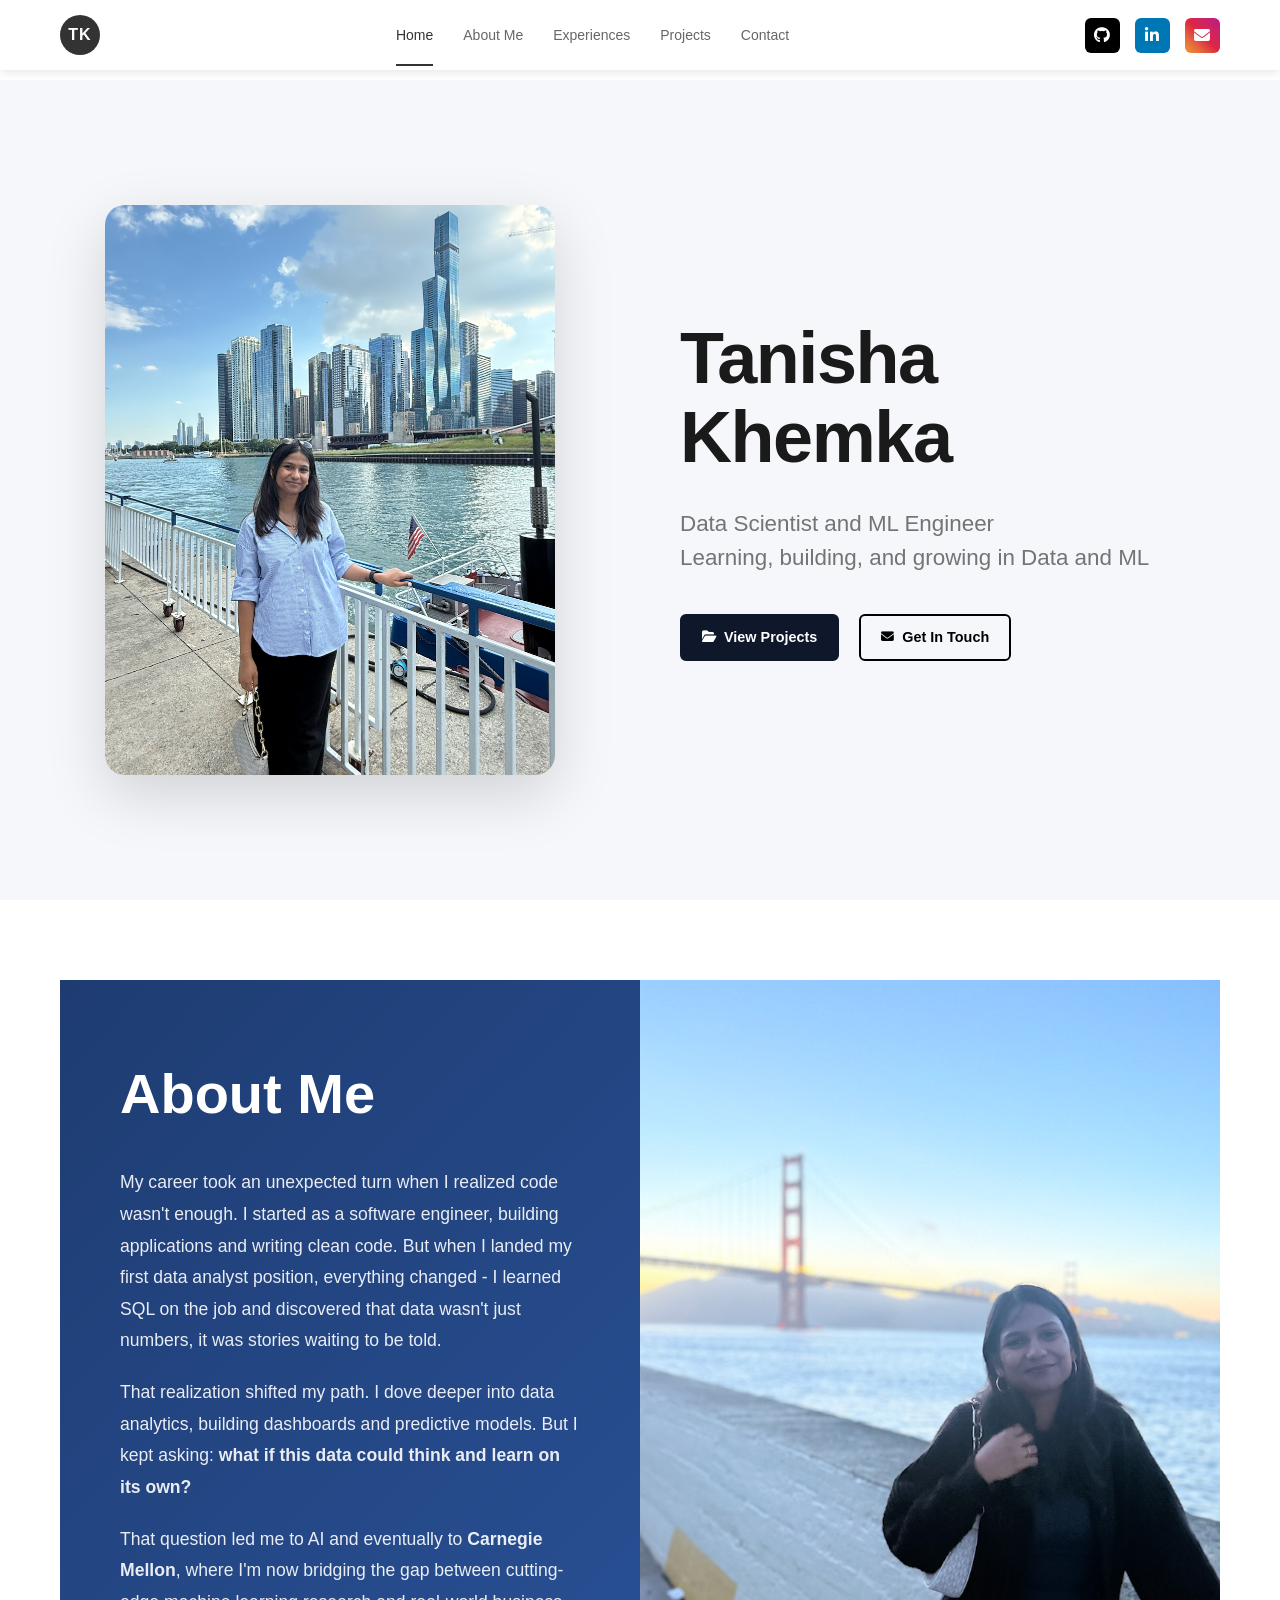
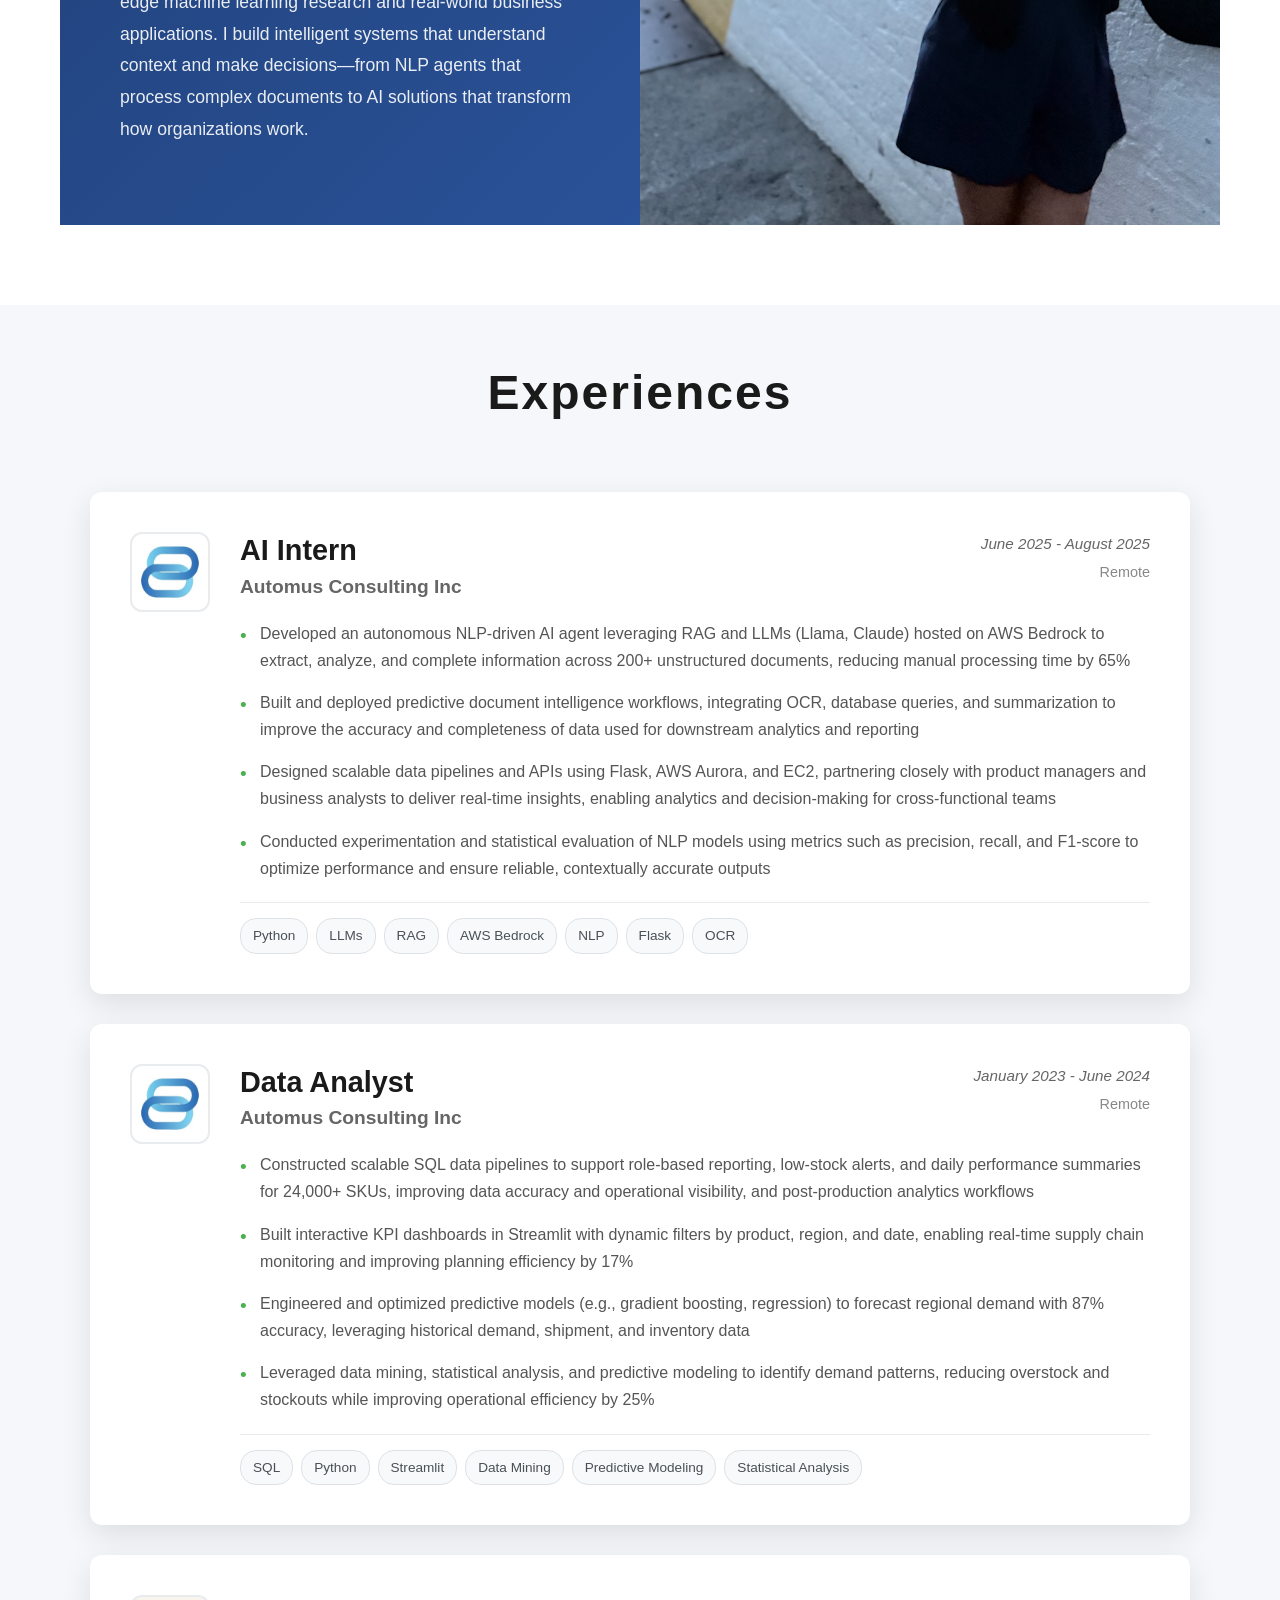
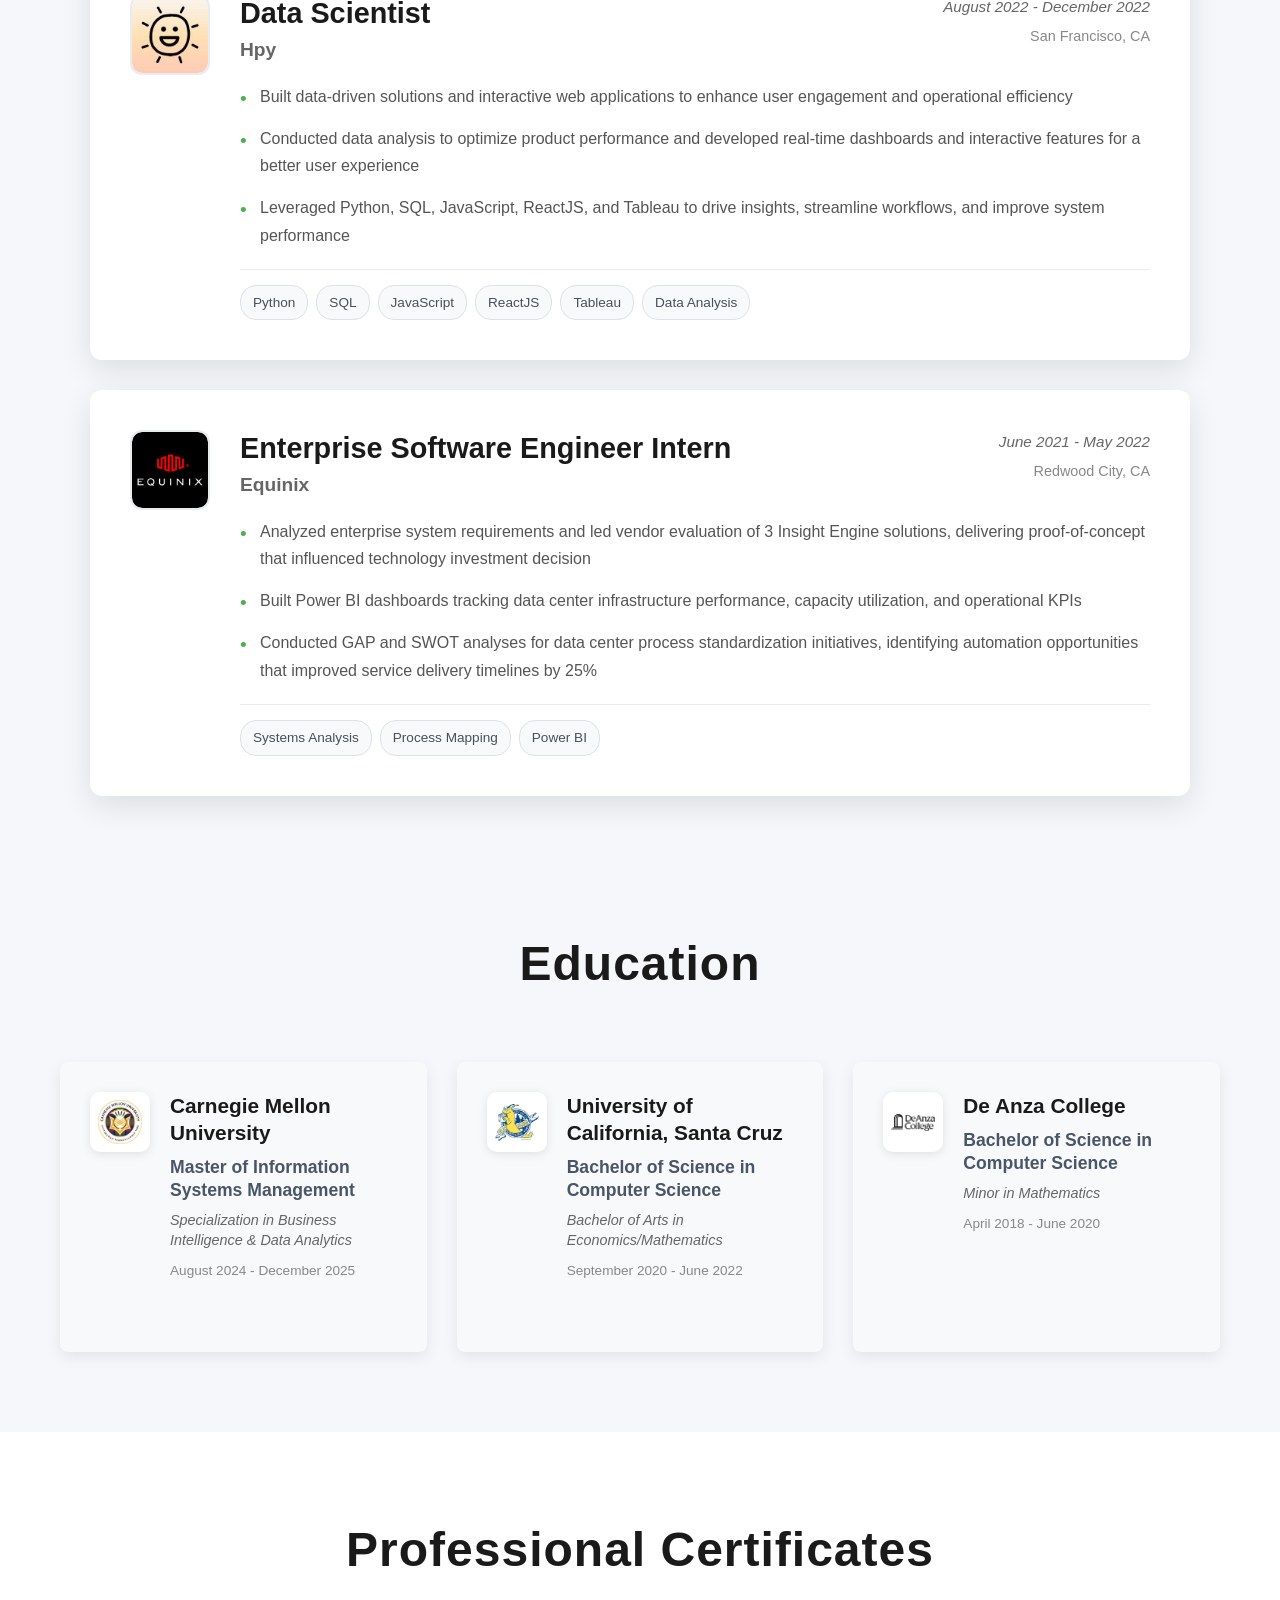
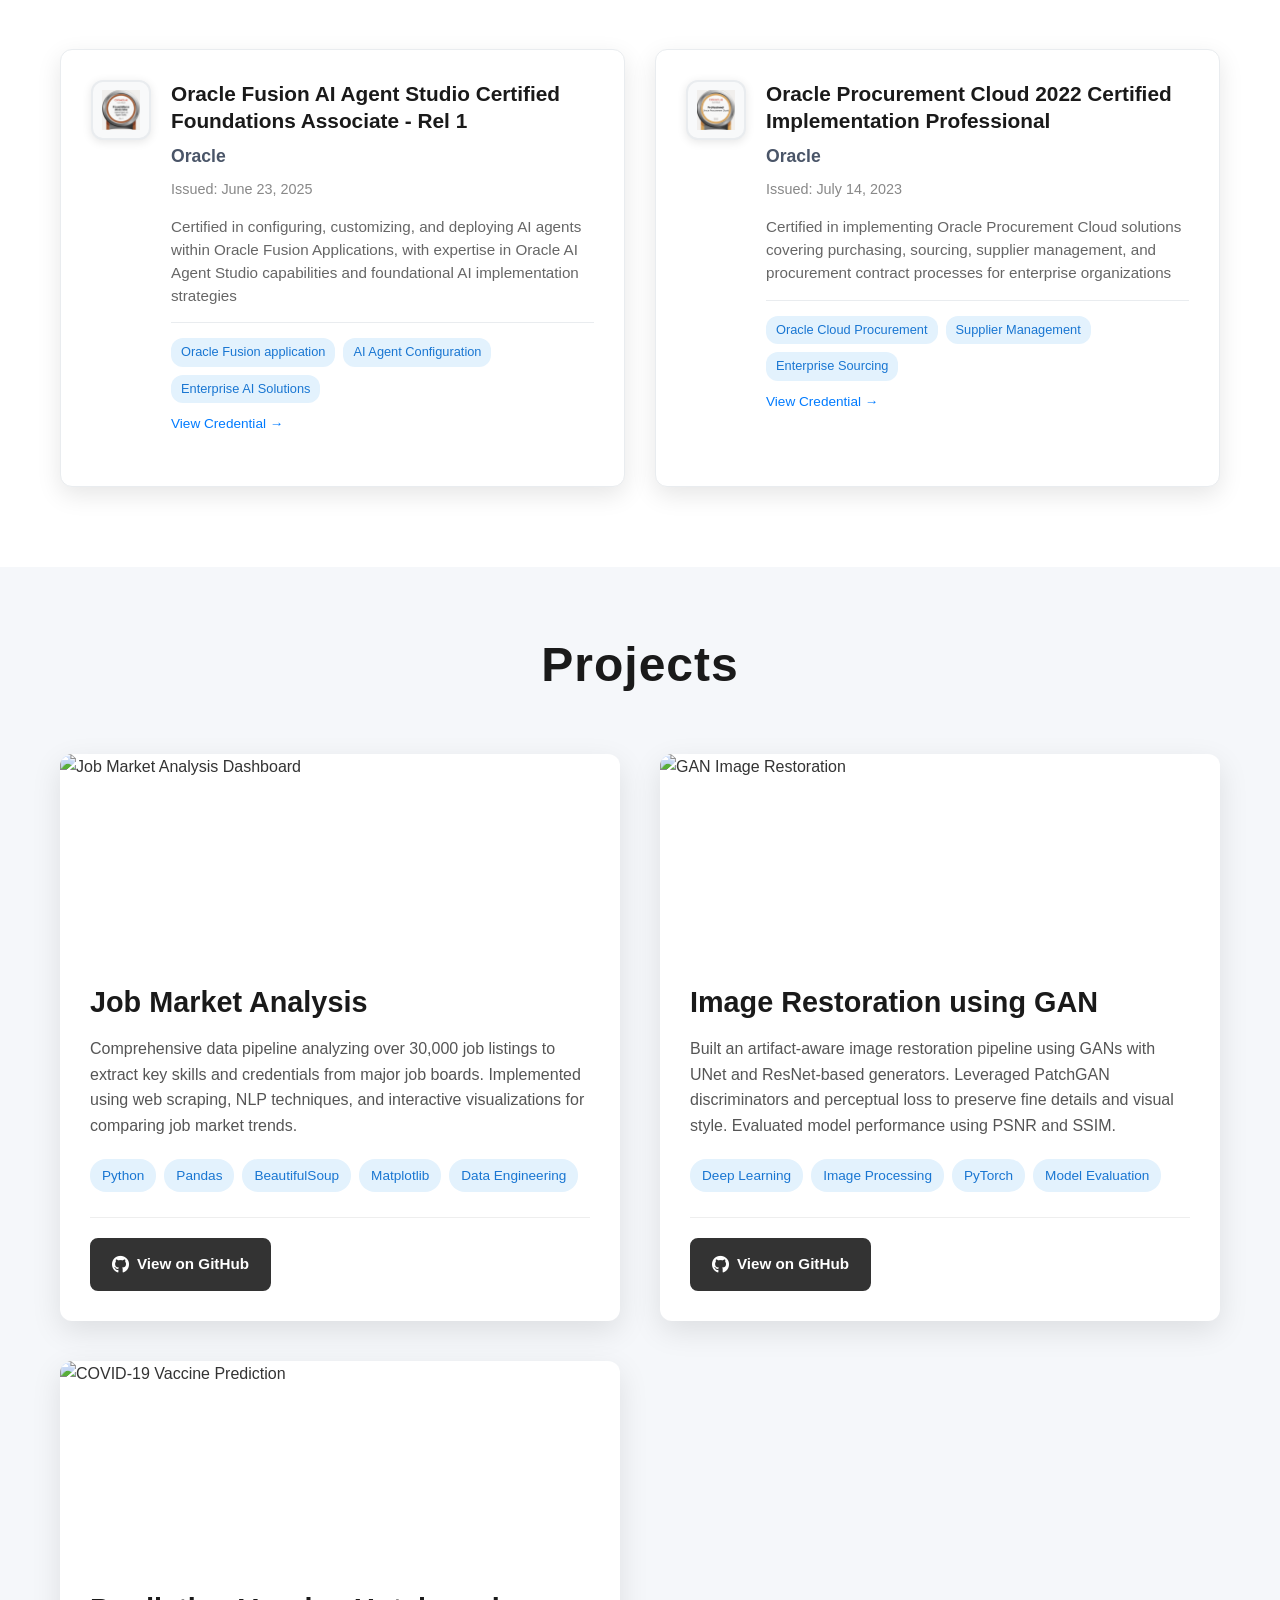
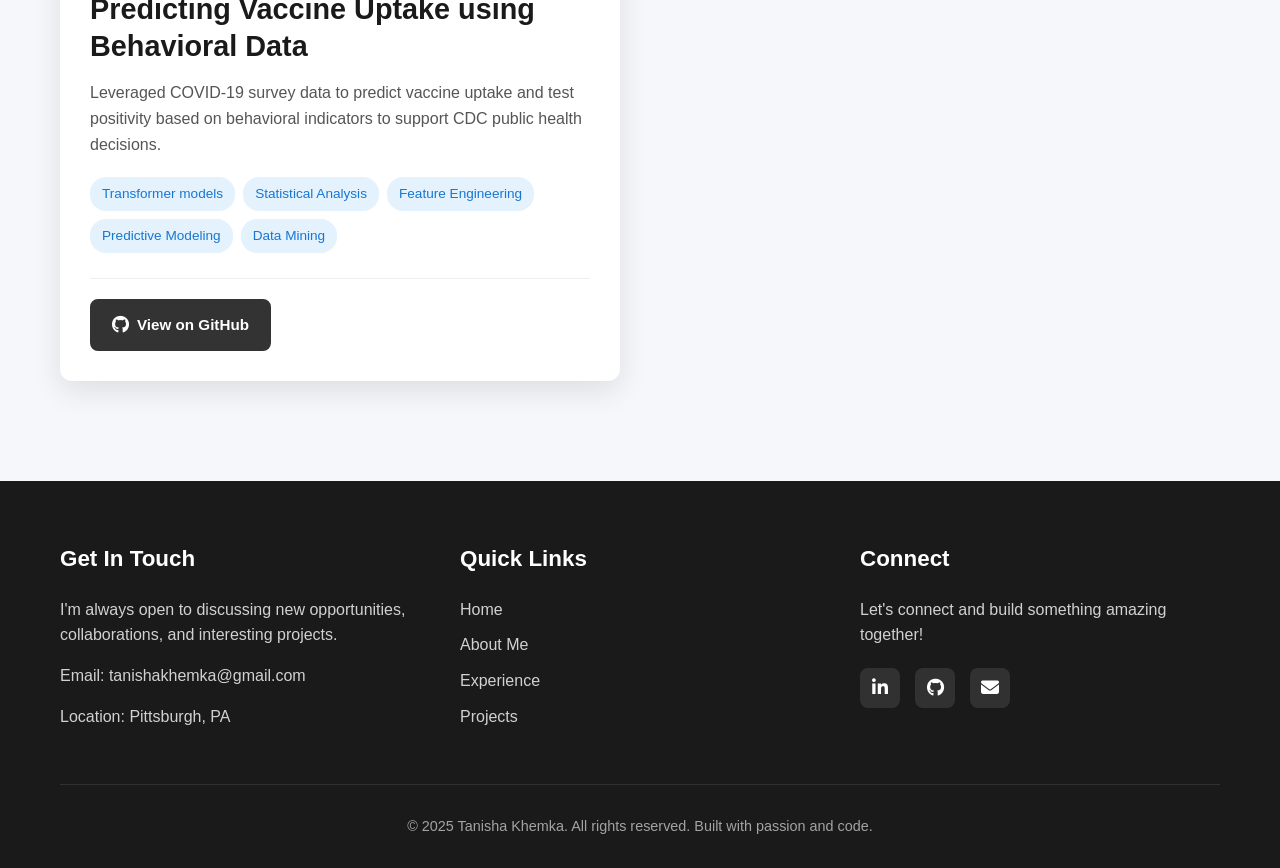
==== commit 1173d6bf: "Update index.html" ====
--- a/index.html
+++ b/index.html
@@ -206,7 +206,7 @@
                         <div class="job-content">
                             <div class="job-header">
                                 <div class="job-title-section">
-                                    <h3 class="job-title">Enterprise Software Engineer</h3>
+                                    <h3 class="job-title">Enterprise Software Engineer Intern</h3>
                                     <h2 class="company-name">Equinix</h2>
                                 </div>
                                 <div class="job-meta">
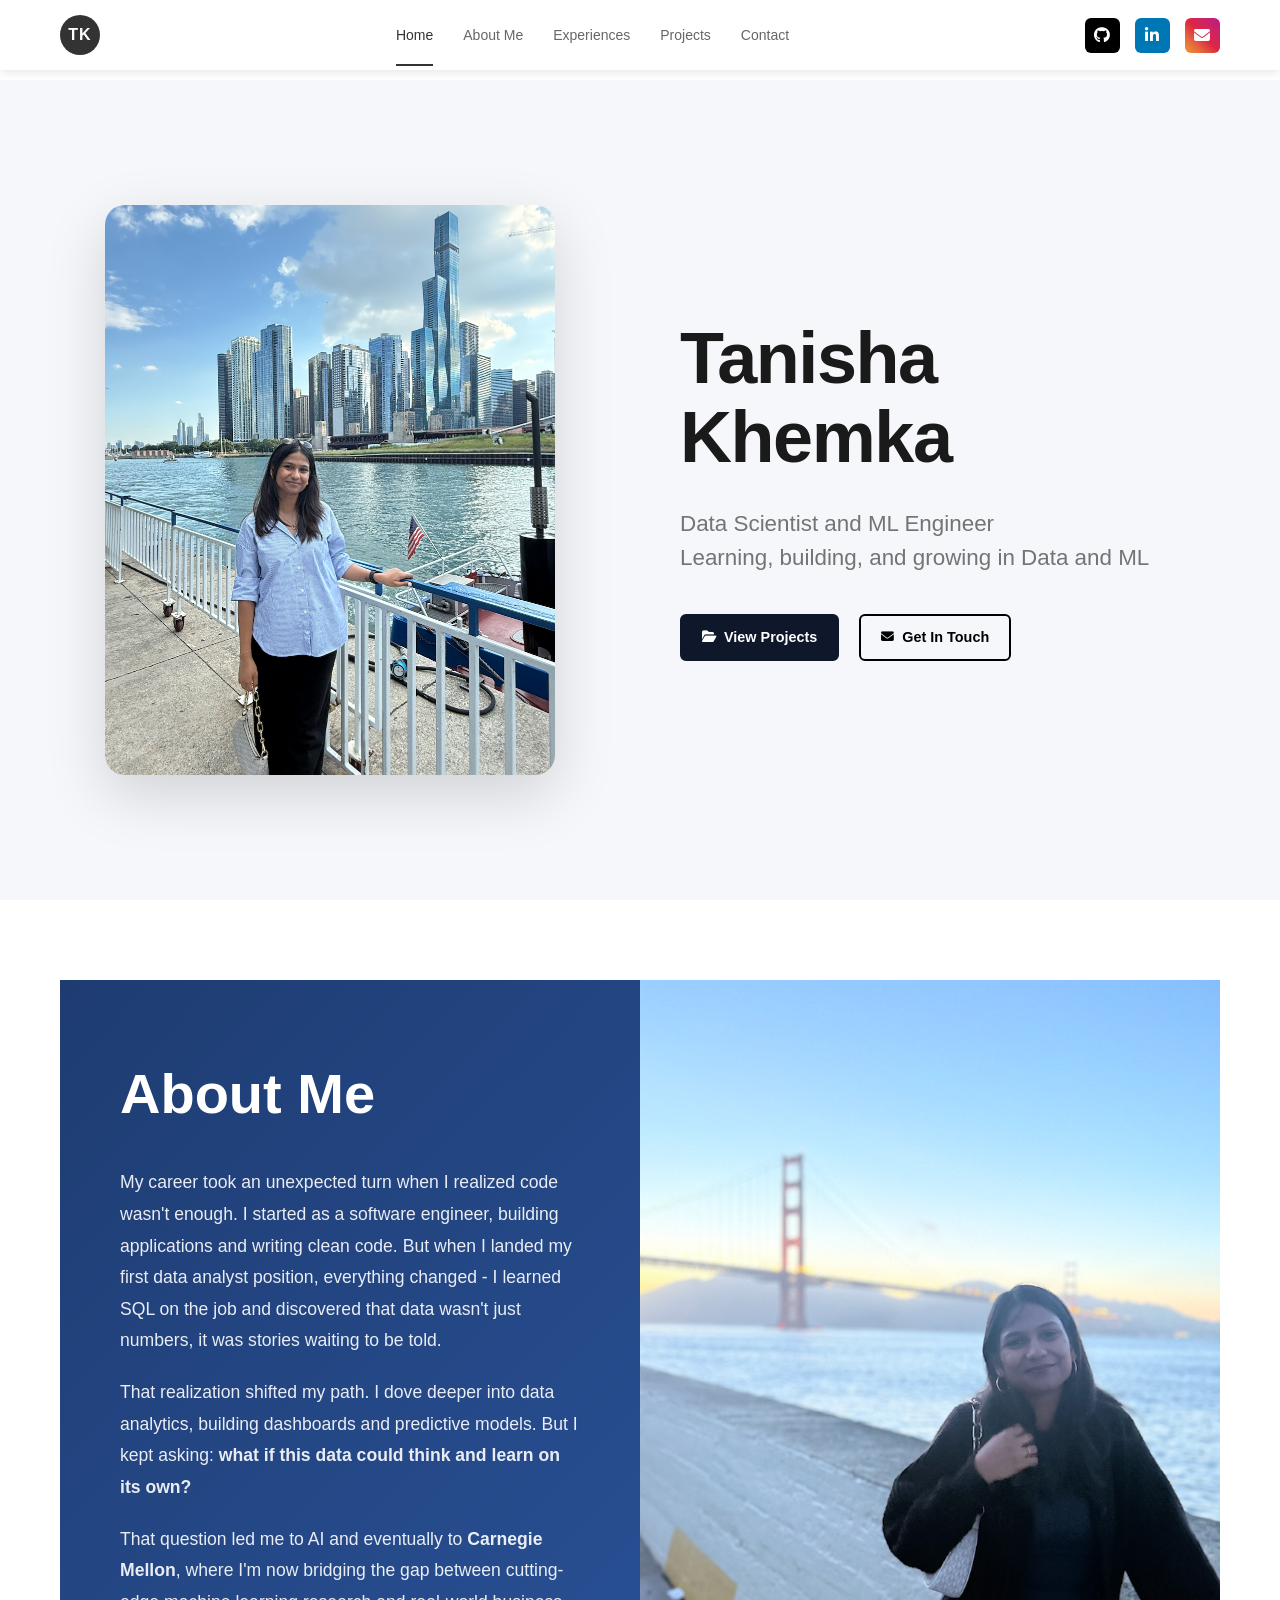
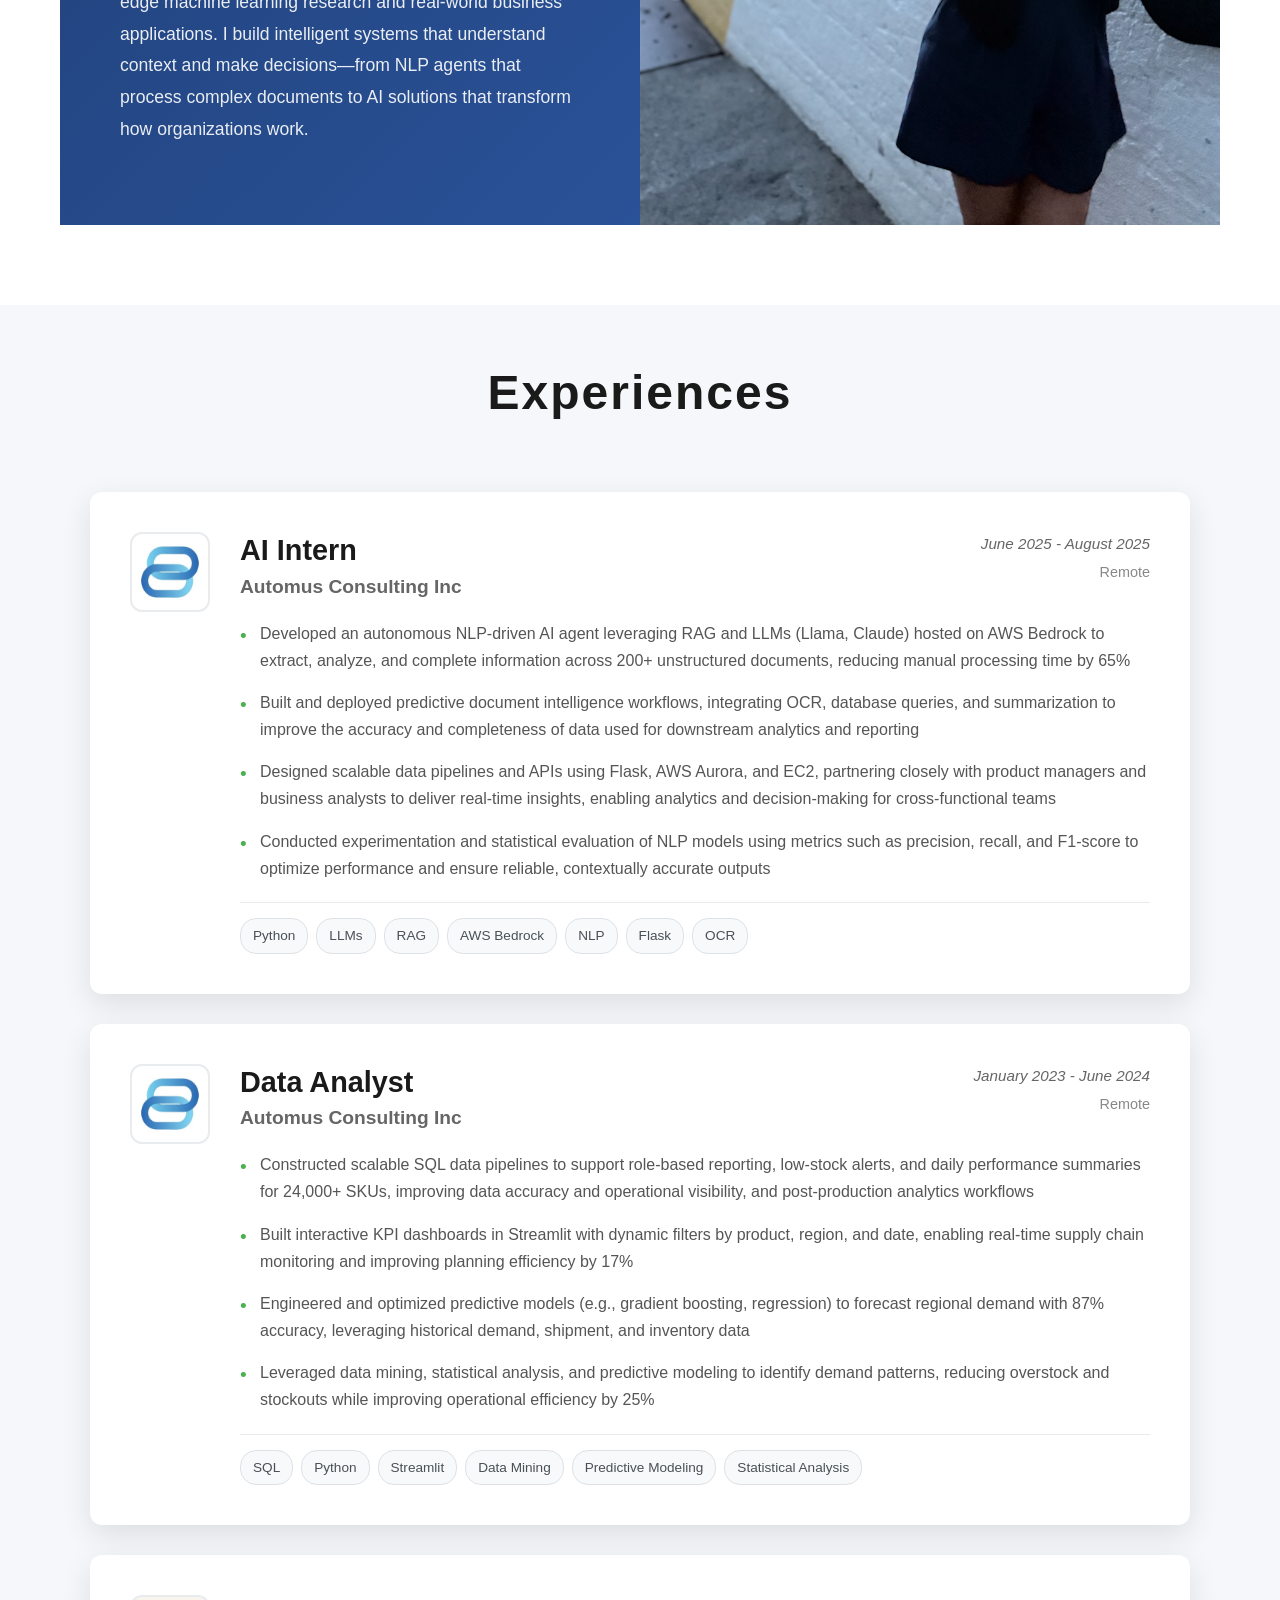
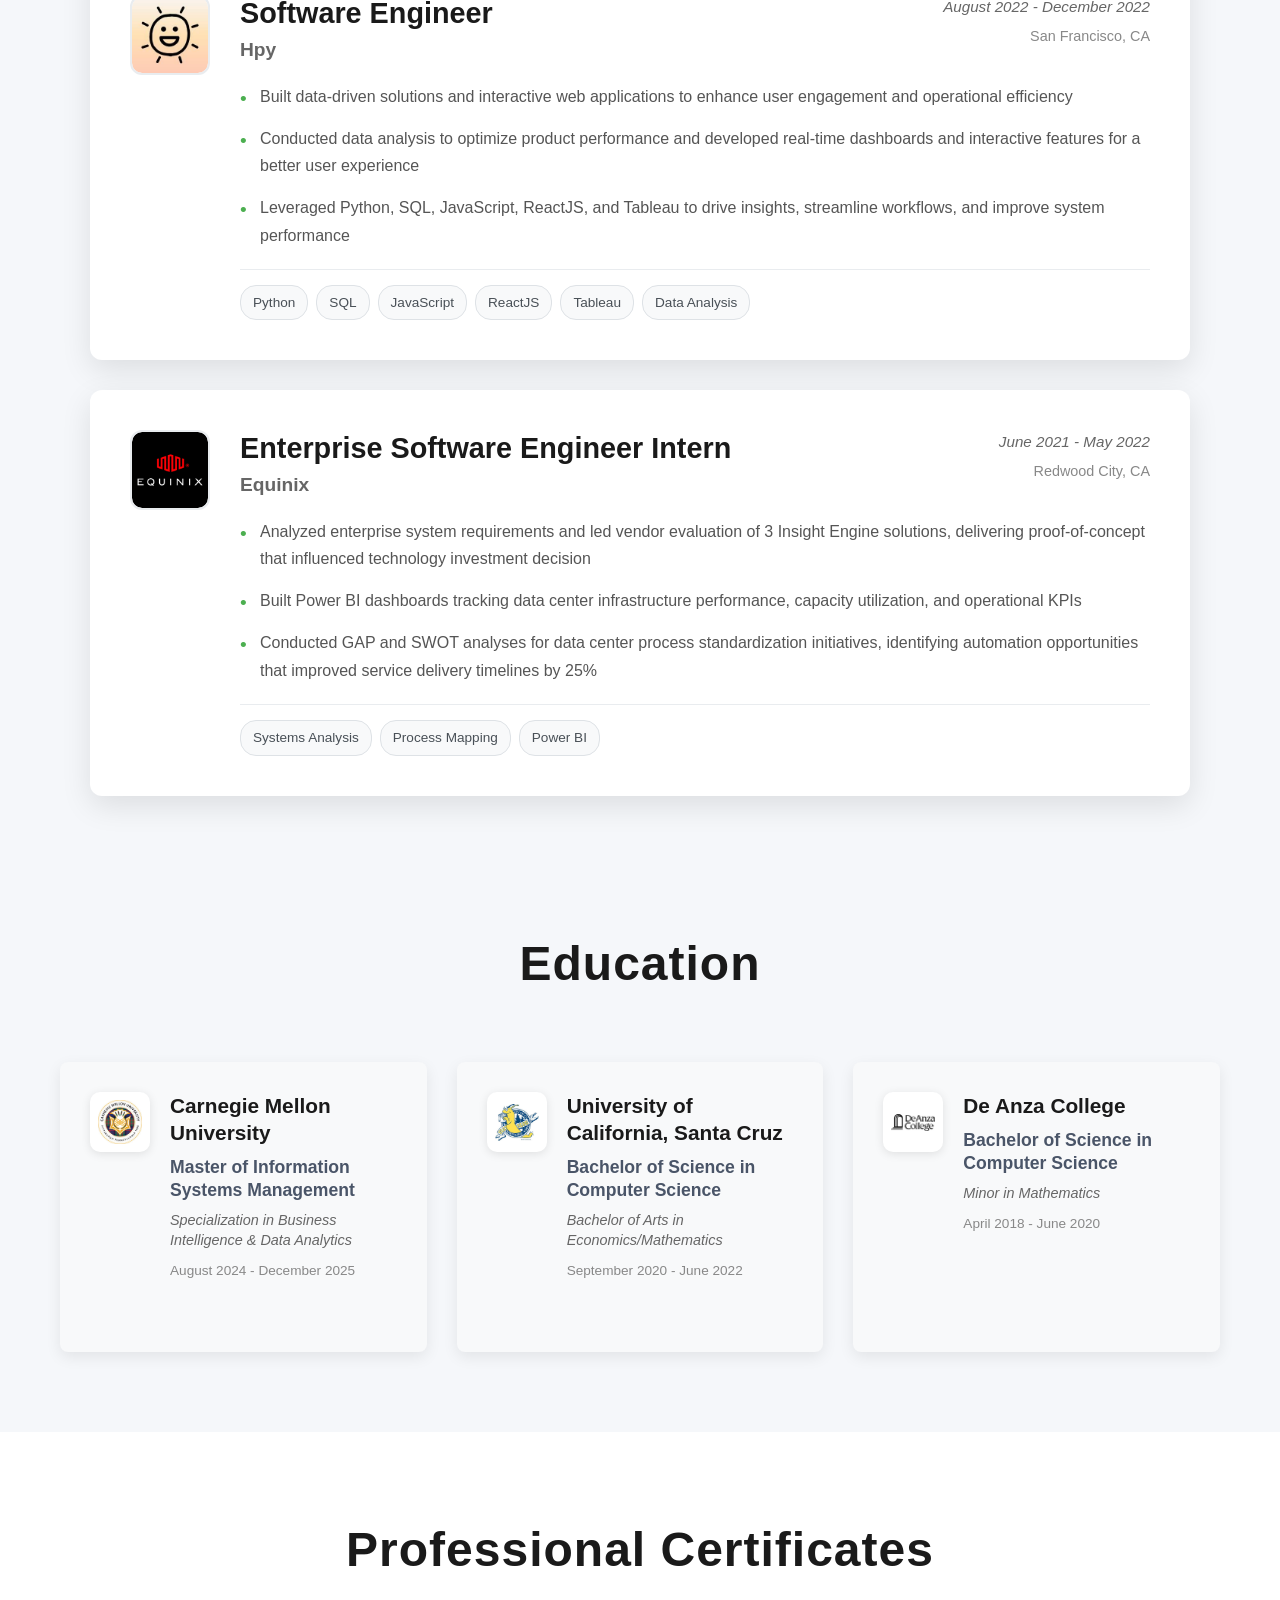
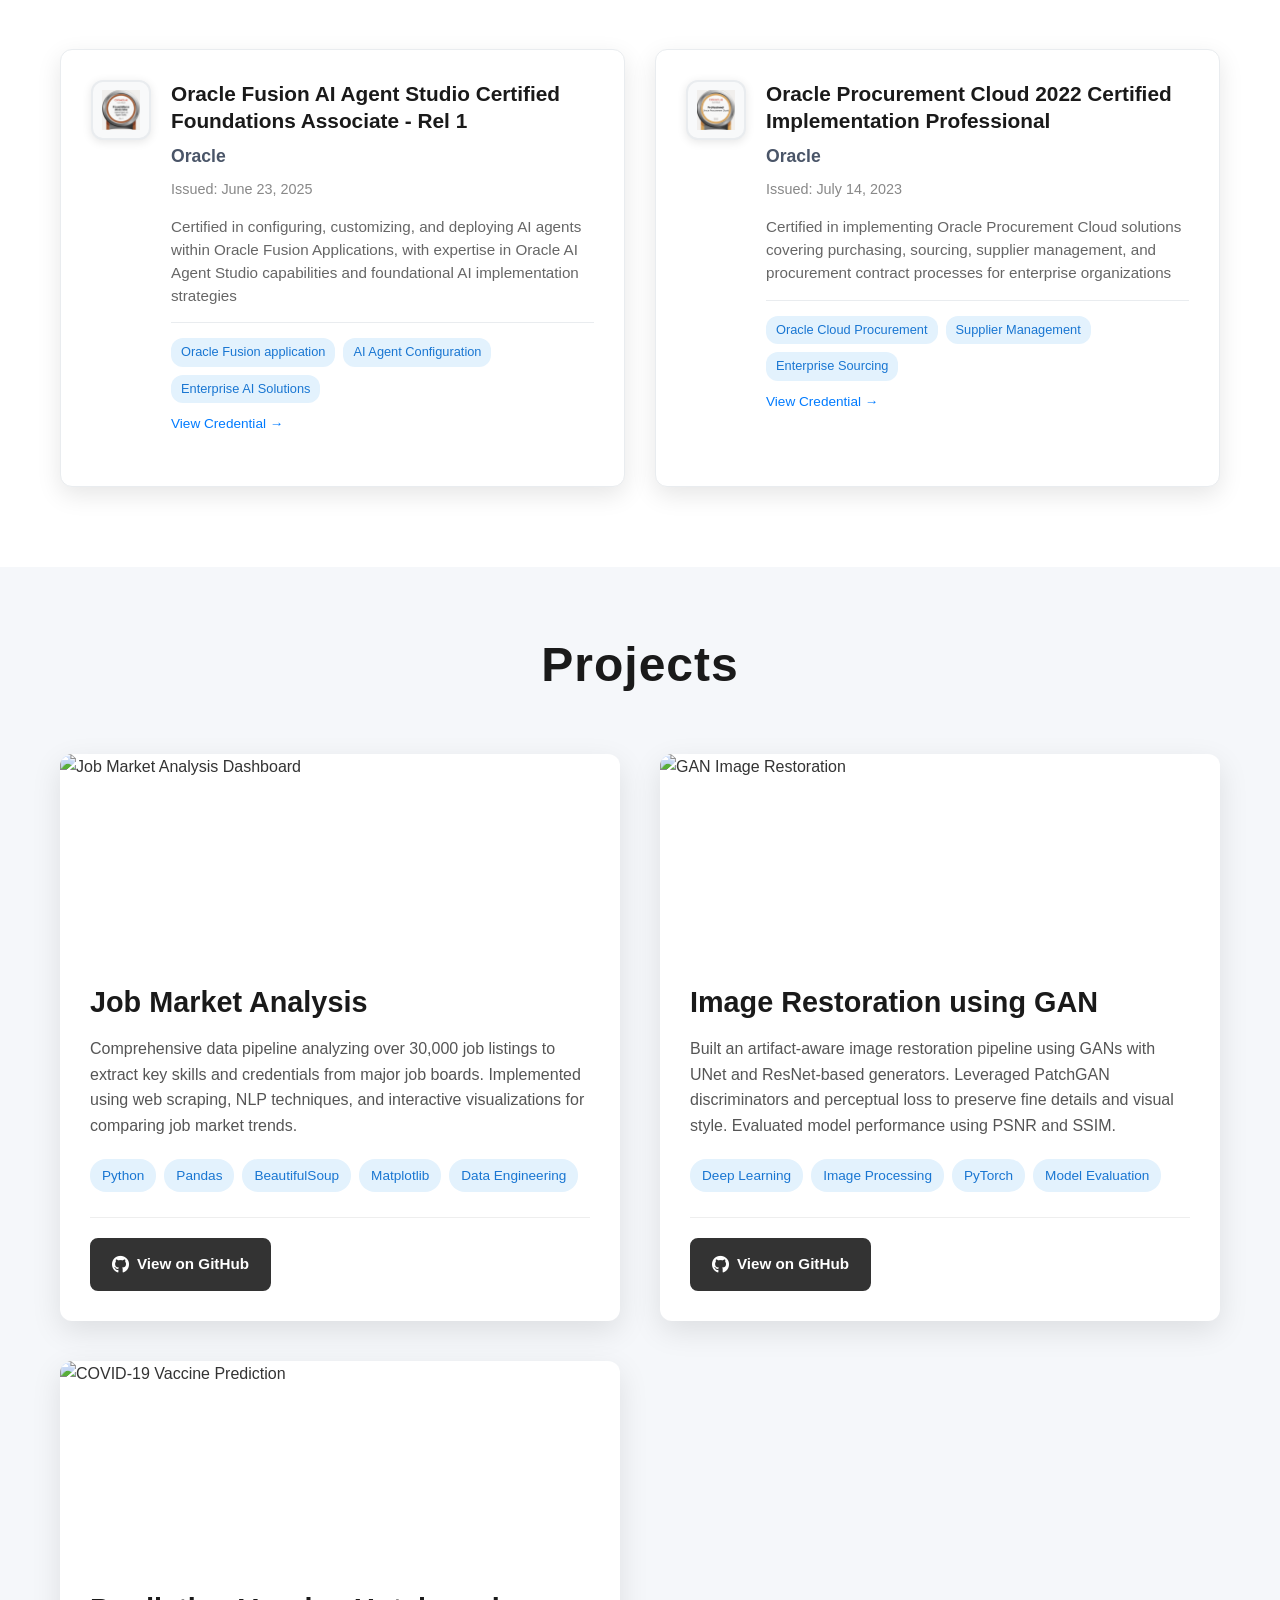
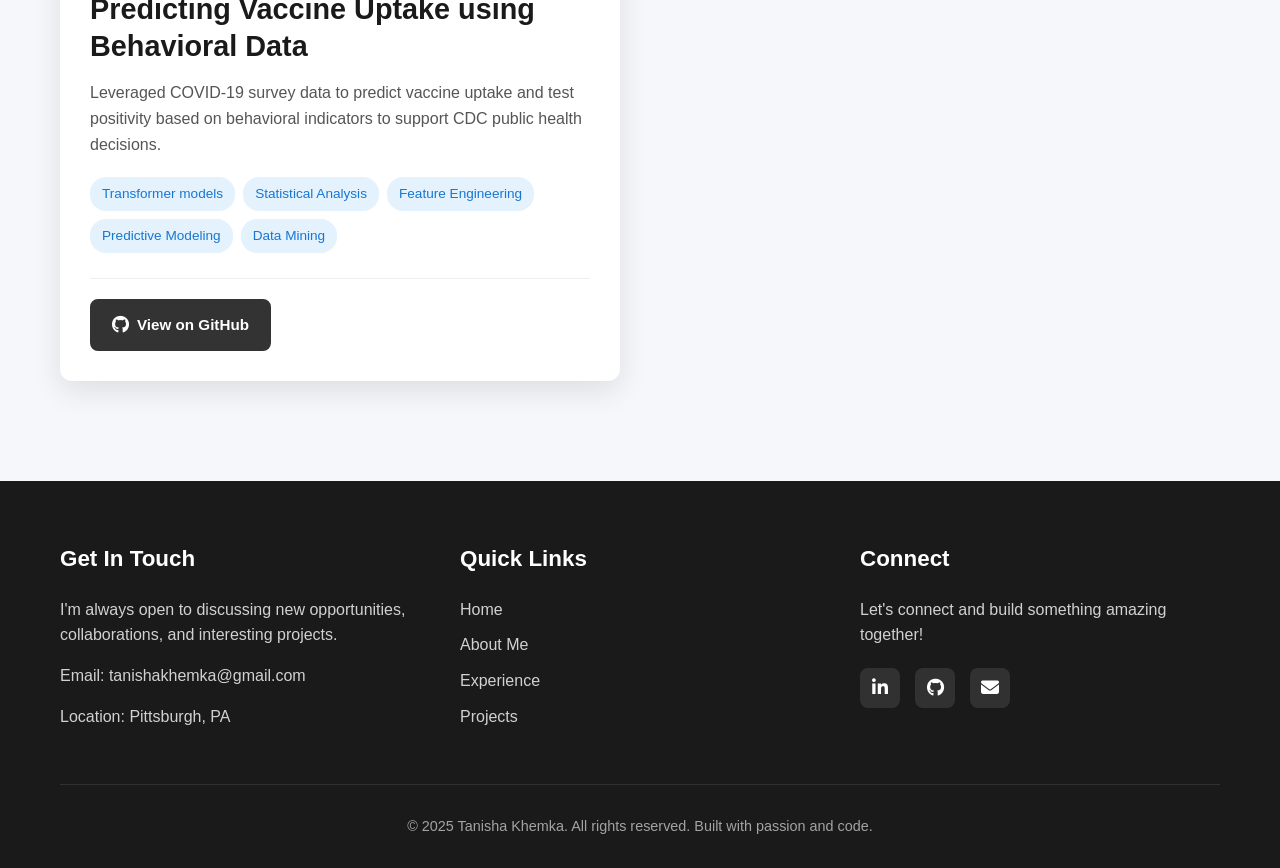
==== commit e1c722db: "Update index.html" ====
--- a/index.html
+++ b/index.html
@@ -175,7 +175,7 @@
                         <div class="job-content">
                             <div class="job-header">
                                 <div class="job-title-section">
-                                    <h3 class="job-title">Data Scientist</h3>
+                                    <h3 class="job-title">Software Engineer</h3>
                                     <h2 class="company-name">Hpy</h2>
                                 </div>
                                 <div class="job-meta">
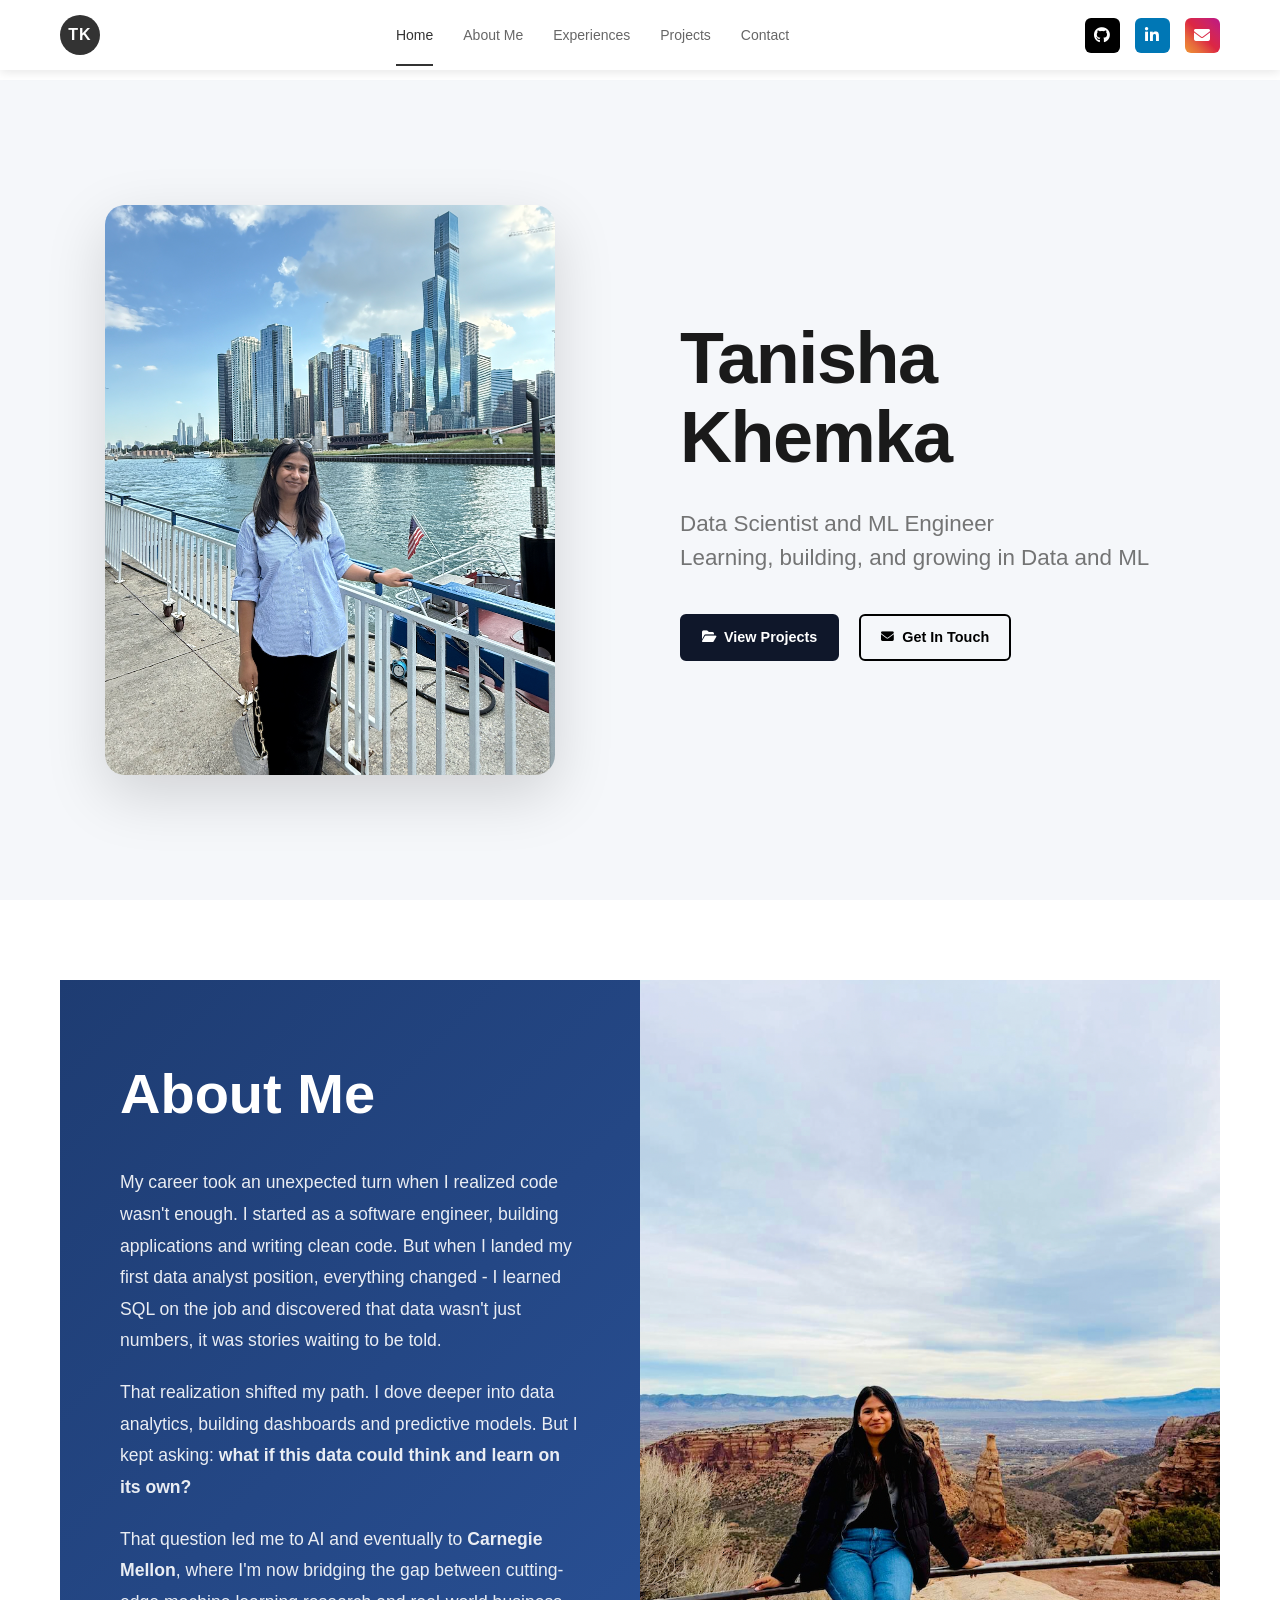
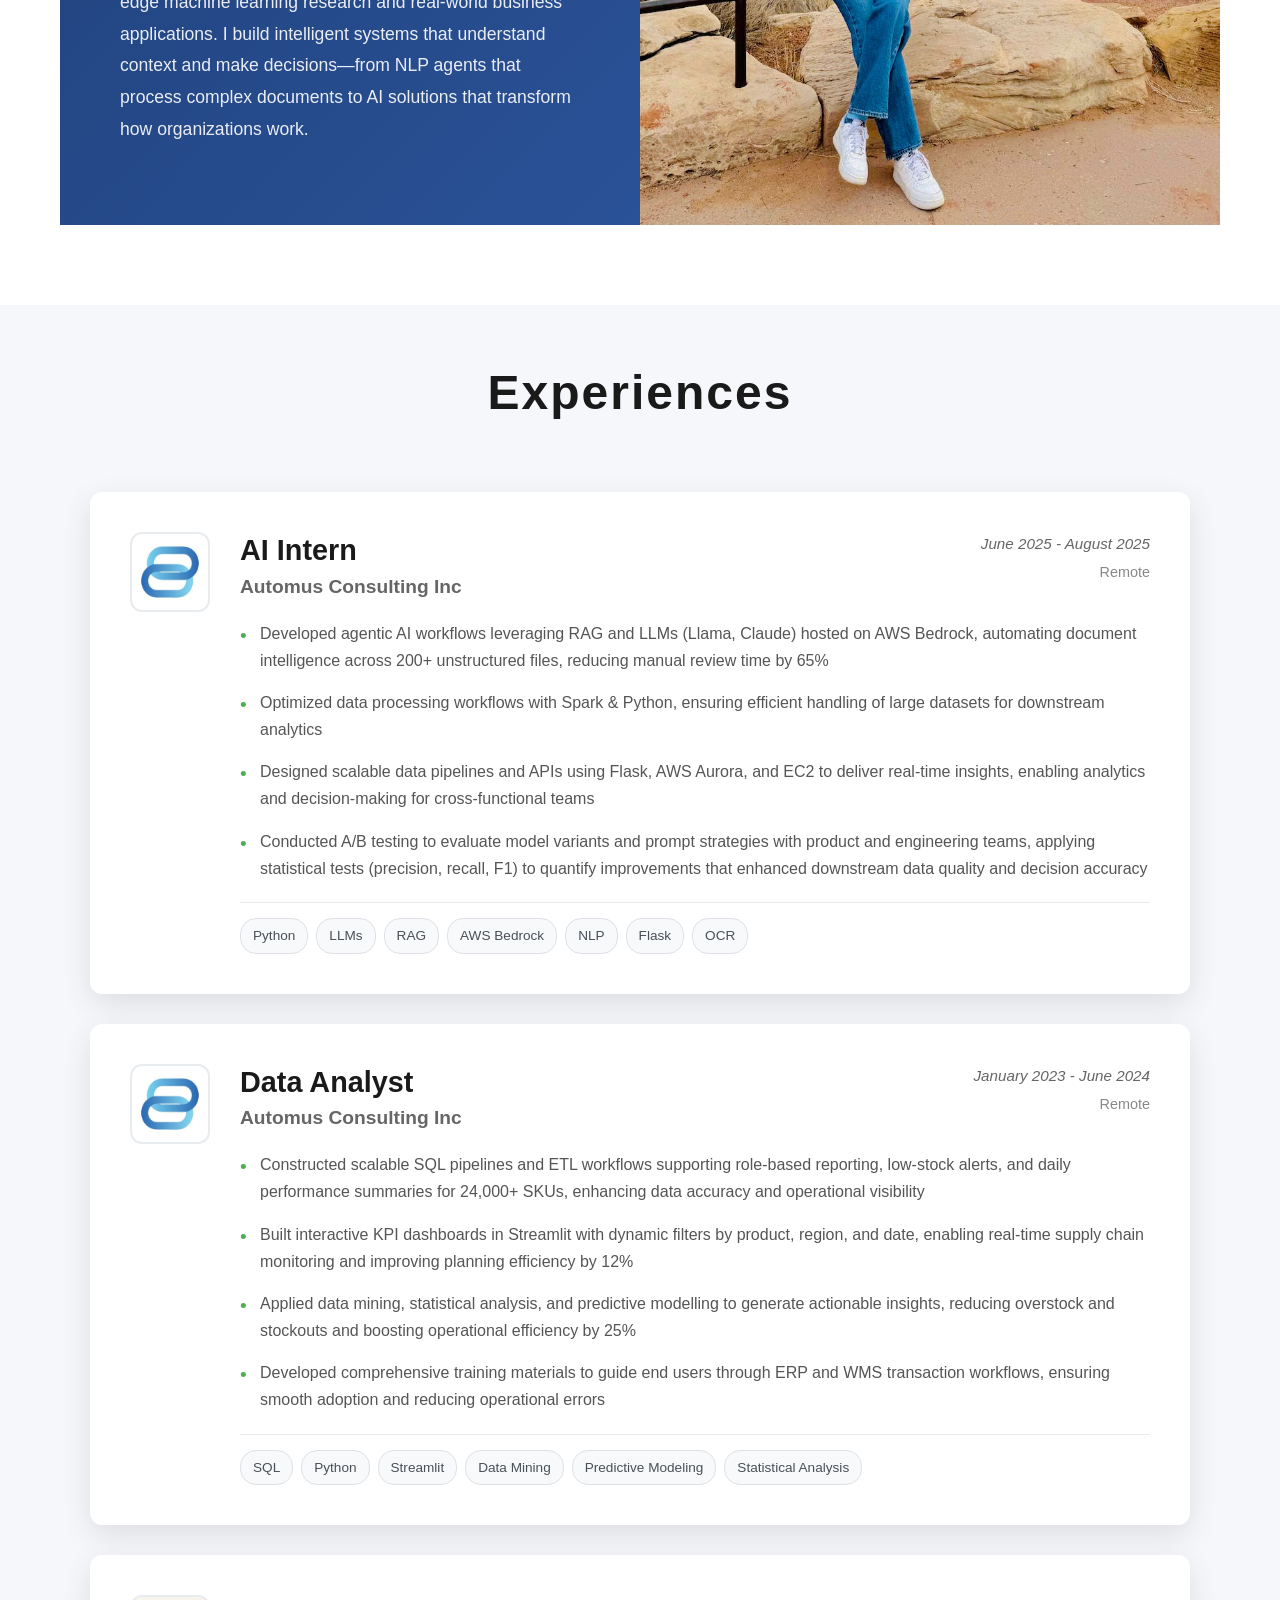
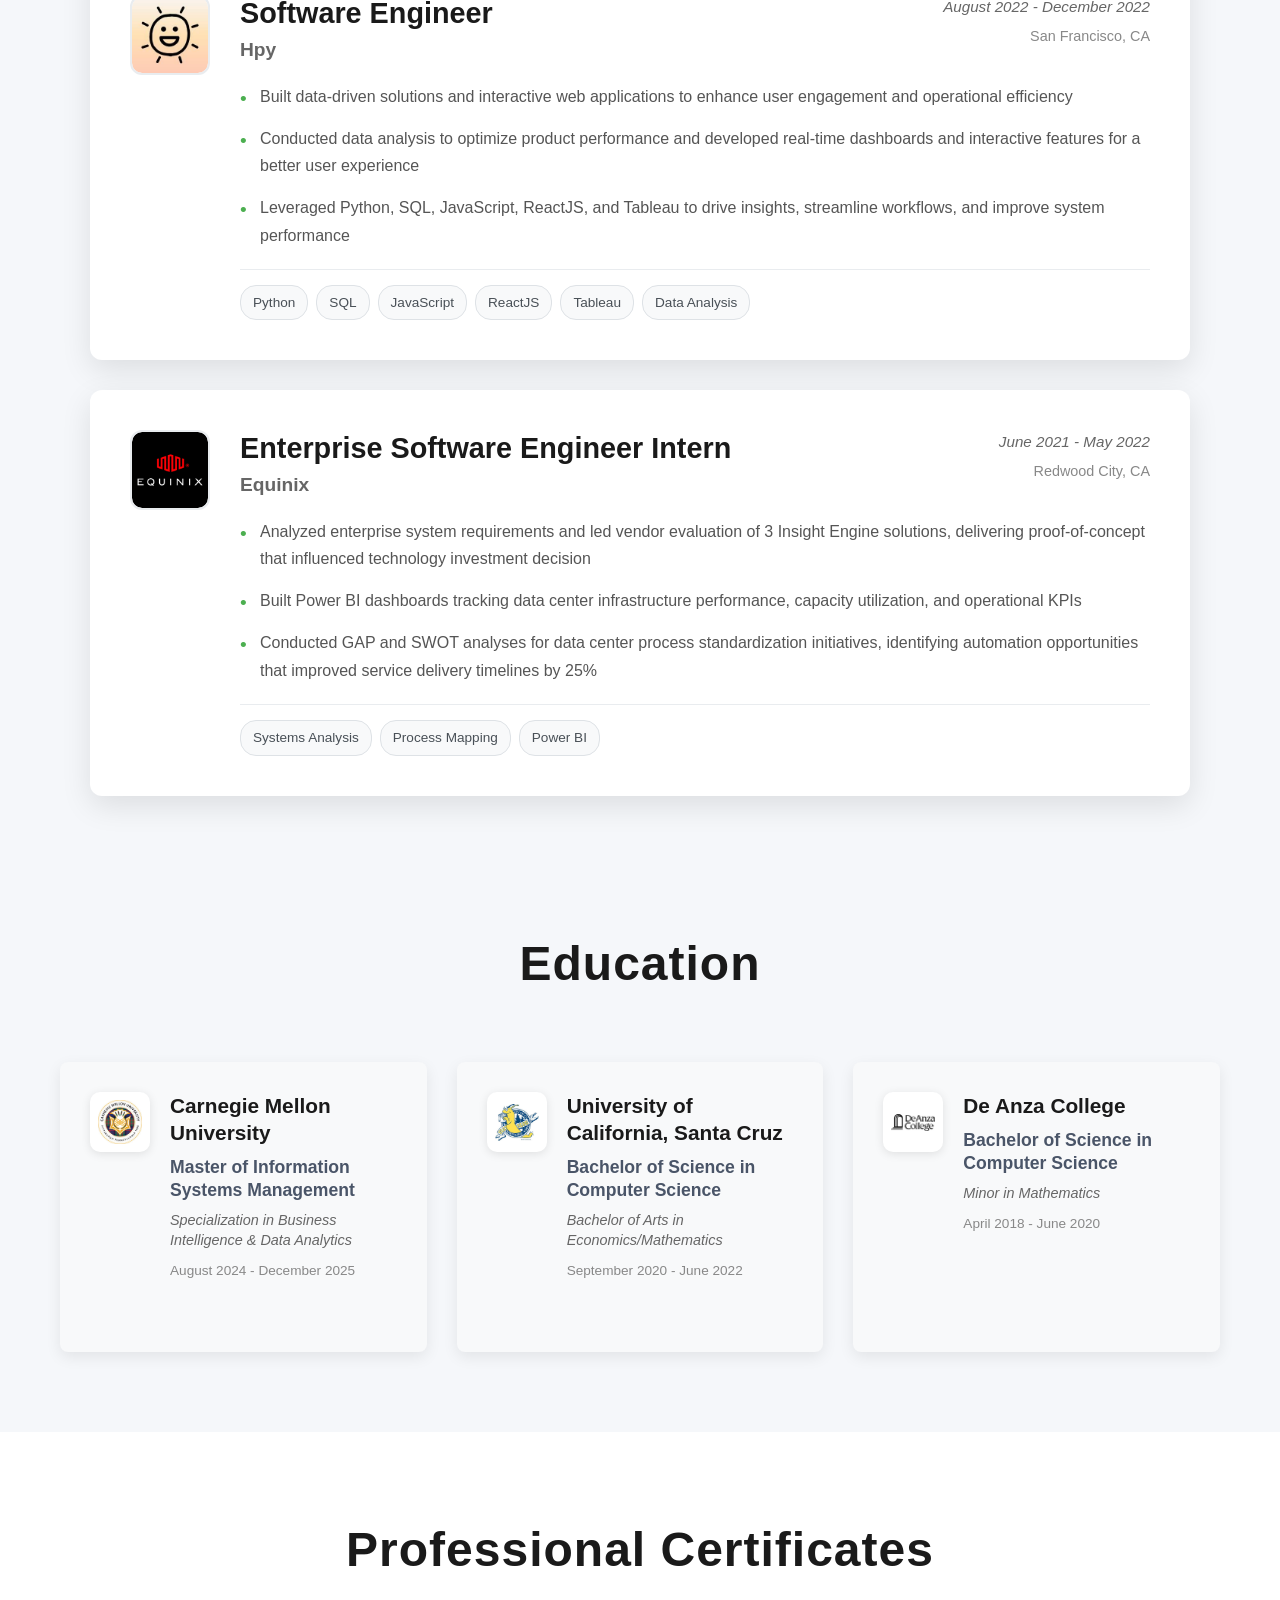
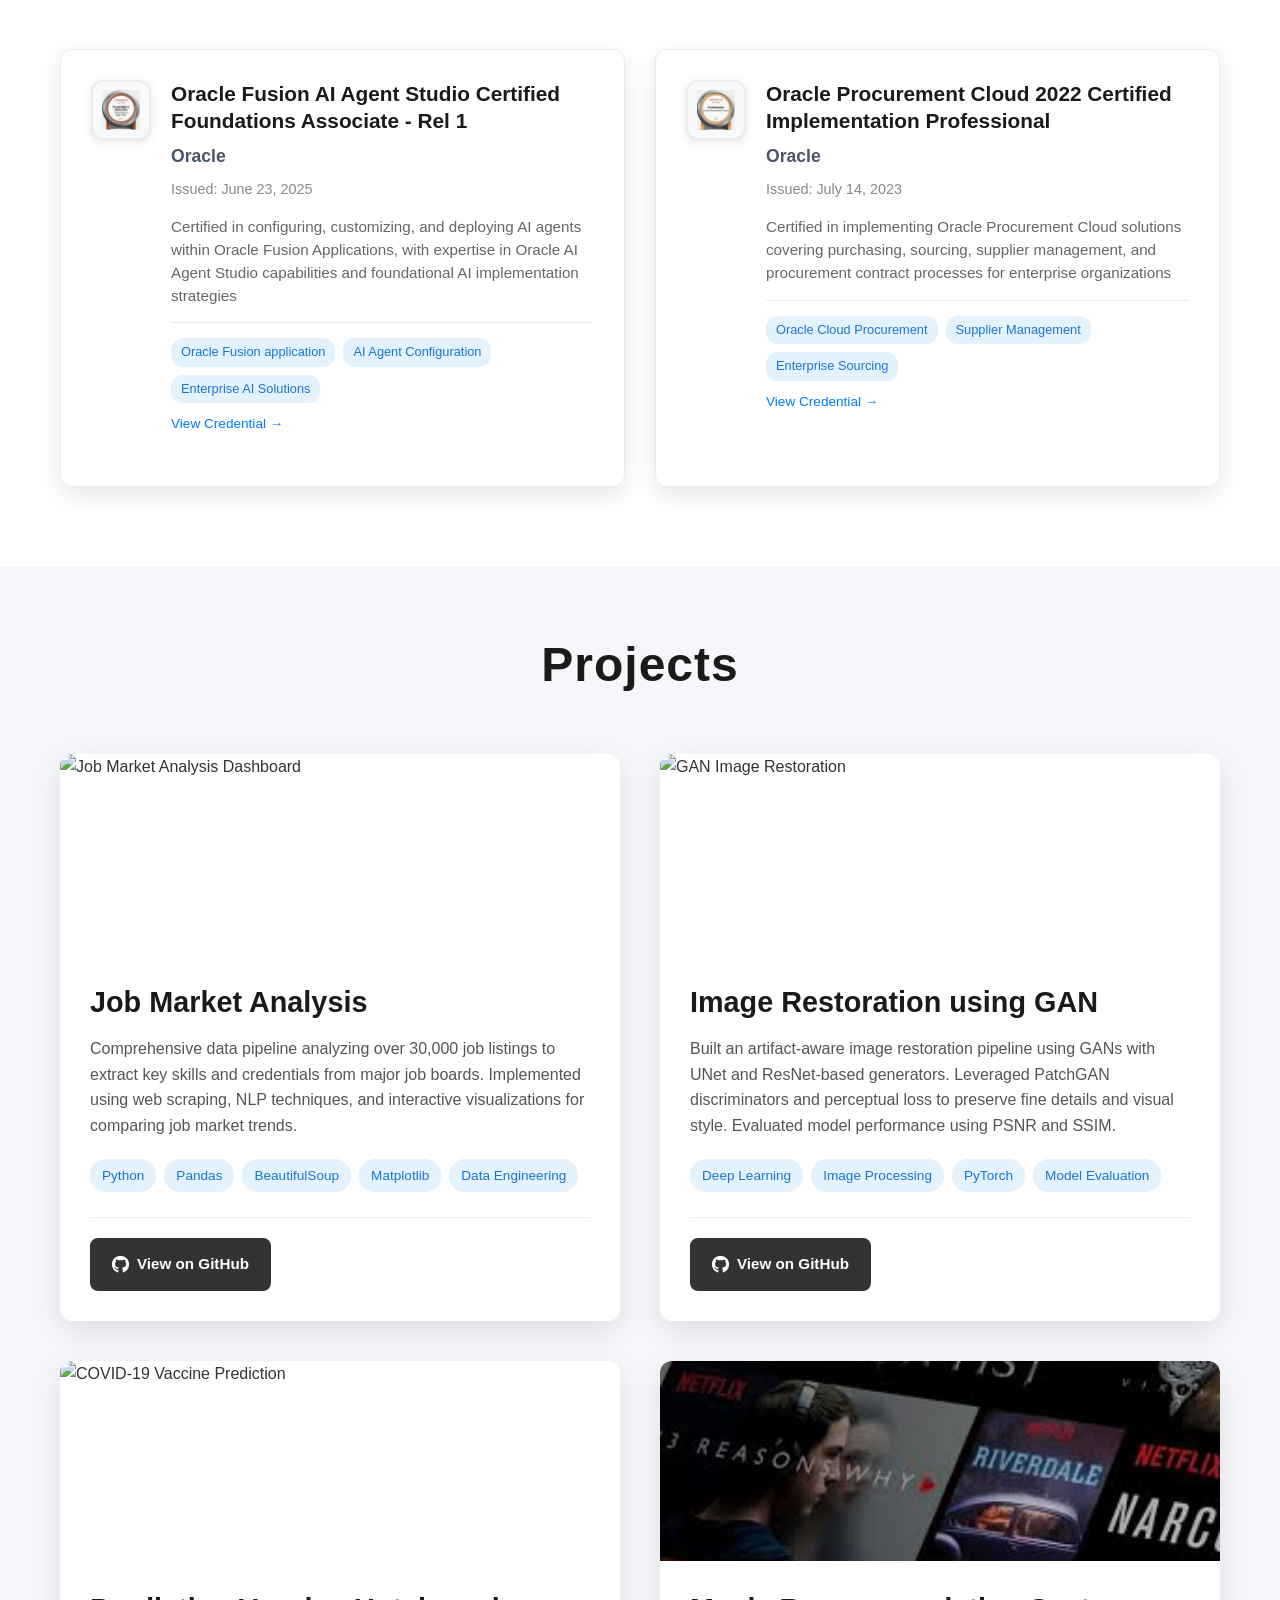
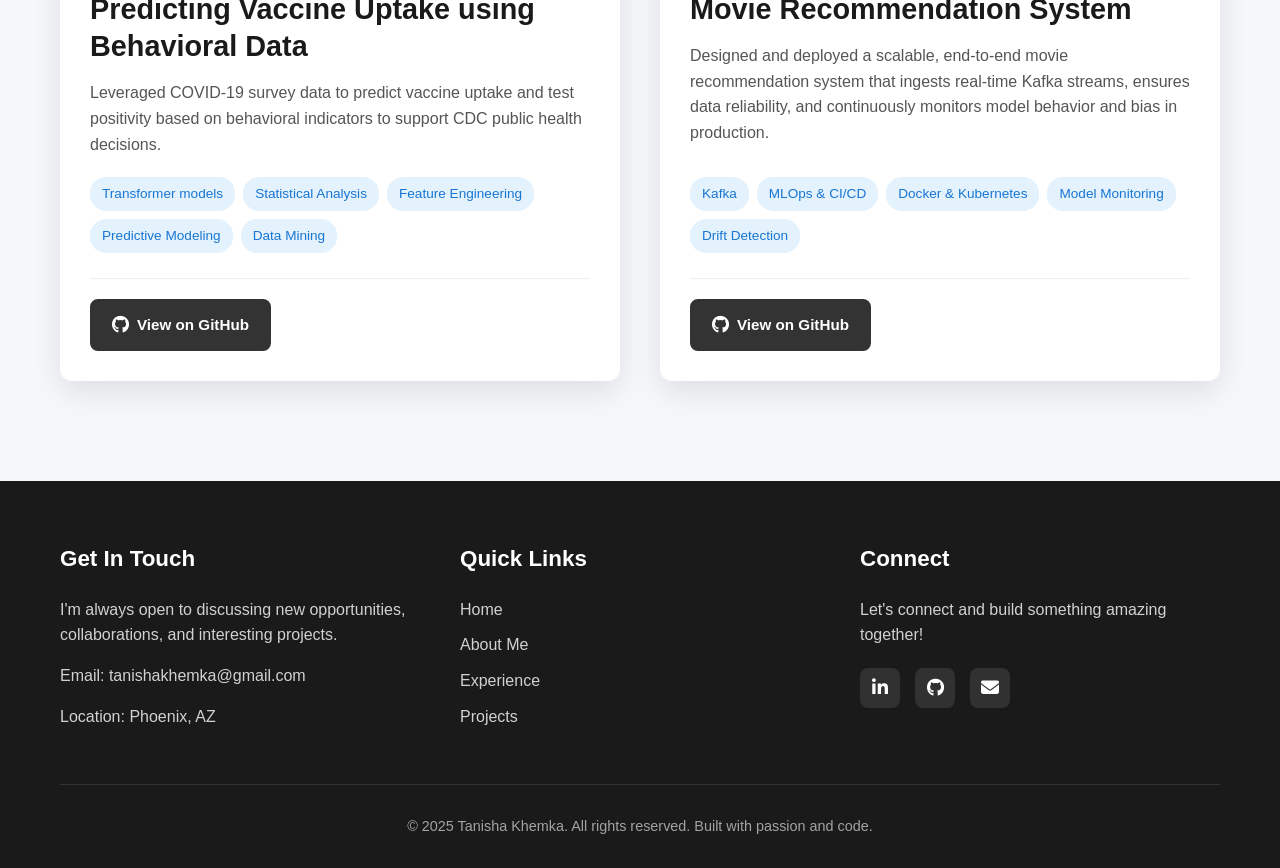
==== commit 38546396: "Updated with new project" ====
--- a/index.html
+++ b/index.html
@@ -90,7 +90,7 @@
                     </div>
                 </div>
                 <div class="about-image">
-                    <img src="picture2.png" alt="Tanisha at University" class="campus-photo">
+                    <img src="picture3.png" alt="Tanisha at University" class="campus-photo">
                 </div>
             </div>
         </section>
@@ -119,10 +119,10 @@
                                 </div>
                             </div>
                             <ul class="job-description">
-                                <li>Developed an autonomous NLP-driven AI agent leveraging RAG and LLMs (Llama, Claude) hosted on AWS Bedrock to extract, analyze, and complete information across 200+ unstructured documents, reducing manual processing time by 65%</li>
-                                <li>Built and deployed predictive document intelligence workflows, integrating OCR, database queries, and summarization to improve the accuracy and completeness of data used for downstream analytics and reporting</li>
-                                <li>Designed scalable data pipelines and APIs using Flask, AWS Aurora, and EC2, partnering closely with product managers and business analysts to deliver real-time insights, enabling analytics and decision-making for cross-functional teams</li>
-                                <li>Conducted experimentation and statistical evaluation of NLP models using metrics such as precision, recall, and F1-score to optimize performance and ensure reliable, contextually accurate outputs</li>
+                                <li>Developed agentic AI workflows leveraging RAG and LLMs (Llama, Claude) hosted on AWS Bedrock, automating document intelligence across 200+ unstructured files, reducing manual review time by 65%</li>
+                                <li>Optimized data processing workflows with Spark & Python, ensuring efficient handling of large datasets for downstream analytics</li>
+                                <li>Designed scalable data pipelines and APIs using Flask, AWS Aurora, and EC2 to deliver real-time insights, enabling analytics and decision-making for cross-functional teams</li>
+                                <li>Conducted A/B testing to evaluate model variants and prompt strategies with product and engineering teams, applying statistical tests (precision, recall, F1) to quantify improvements that enhanced downstream data quality and decision accuracy</li>
                             </ul>
                                 <div class="job-skills">
                                 <span class="skill-tag">Python</span>
@@ -152,10 +152,10 @@
                                 </div>
                             </div>
                             <ul class="job-description">
-                                <li>Constructed scalable SQL data pipelines to support role-based reporting, low-stock alerts, and daily performance summaries for 24,000+ SKUs, improving data accuracy and operational visibility, and post-production analytics workflows</li>
-                                <li>Built interactive KPI dashboards in Streamlit with dynamic filters by product, region, and date, enabling real-time supply chain monitoring and improving planning efficiency by 17%</li>
-                                <li>Engineered and optimized predictive models (e.g., gradient boosting, regression) to forecast regional demand with 87% accuracy, leveraging historical demand, shipment, and inventory data</li>
-                                <li>Leveraged data mining, statistical analysis, and predictive modeling to identify demand patterns, reducing overstock and stockouts while improving operational efficiency by 25%</li>
+                                <li>Constructed scalable SQL pipelines and ETL workflows supporting role-based reporting, low-stock alerts, and daily performance summaries for 24,000+ SKUs, enhancing data accuracy and operational visibility</li>
+                                <li>Built interactive KPI dashboards in Streamlit with dynamic filters by product, region, and date, enabling real-time supply chain monitoring and improving planning efficiency by 12%</li>
+                                <li>Applied data mining, statistical analysis, and predictive modelling to generate actionable insights, reducing overstock and stockouts and boosting operational efficiency by 25%</li>
+                                <li>Developed comprehensive training materials to guide end users through ERP and WMS transaction workflows, ensuring smooth adoption and reducing operational errors</li>
                             </ul>
                                 <div class="job-skills">
                                 <span class="skill-tag">SQL</span>
@@ -404,6 +404,29 @@
                             </div>
                         </div>
                     </div>
+
+                    <div class="project-card-large">
+                        <div class="project-image">
+                            <img src="movie.jpeg" alt="Movie Recommendation System">
+                        </div>
+                        <div class="project-content">
+                            <h3>Movie Recommendation System</h3>
+                            <p>Designed and deployed a scalable, end-to-end movie recommendation system that ingests real-time Kafka streams, ensures data reliability, and continuously monitors model behavior and bias in production.</p>
+                            <div class="project-tags">
+                                <span>Kafka</span>
+                                <span>MLOps & CI/CD</span>
+                                <span>Docker & Kubernetes</span>
+                                <span>Model Monitoring</span>
+                                <span>Drift Detection</span>
+                            </div>
+                            <div class="project-actions">
+                                <a href="https://github.com/tanishakhemka/movie_recommendation_system" target="_blank" rel="noopener noreferrer" class="github-link">
+                                    <i class="fab fa-github"></i>
+                                    View on GitHub
+                                </a>
+                            </div>
+                        </div>
+                    </div>
                 </div>
             </div>
         </section>
@@ -416,7 +439,7 @@
                         <h3>Get In Touch</h3>
                         <p>I'm always open to discussing new opportunities, collaborations, and interesting projects.</p>
                         <p>Email: tanishakhemka@gmail.com</p>
-                        <p>Location: Pittsburgh, PA</p>
+                        <p>Location: Phoenix, AZ</p>
                     </div>
                     
                     <div class="footer-section">
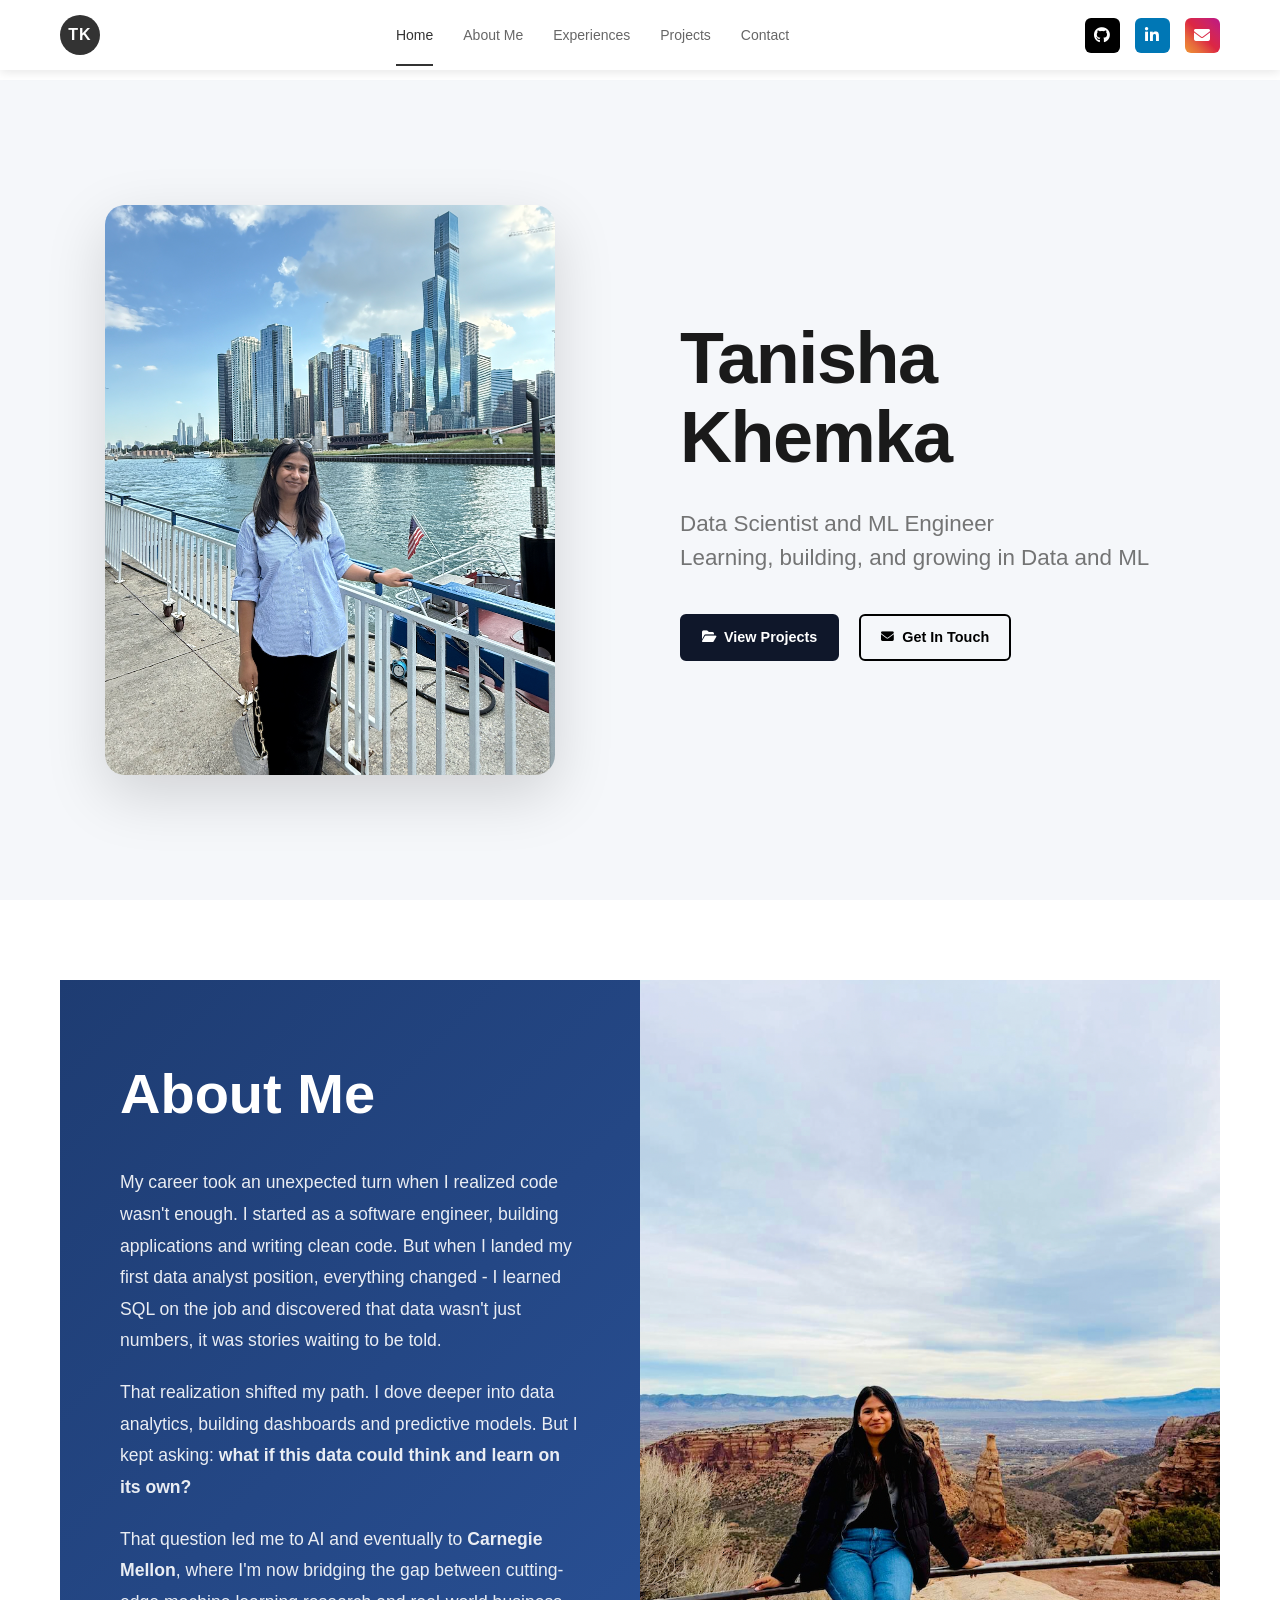
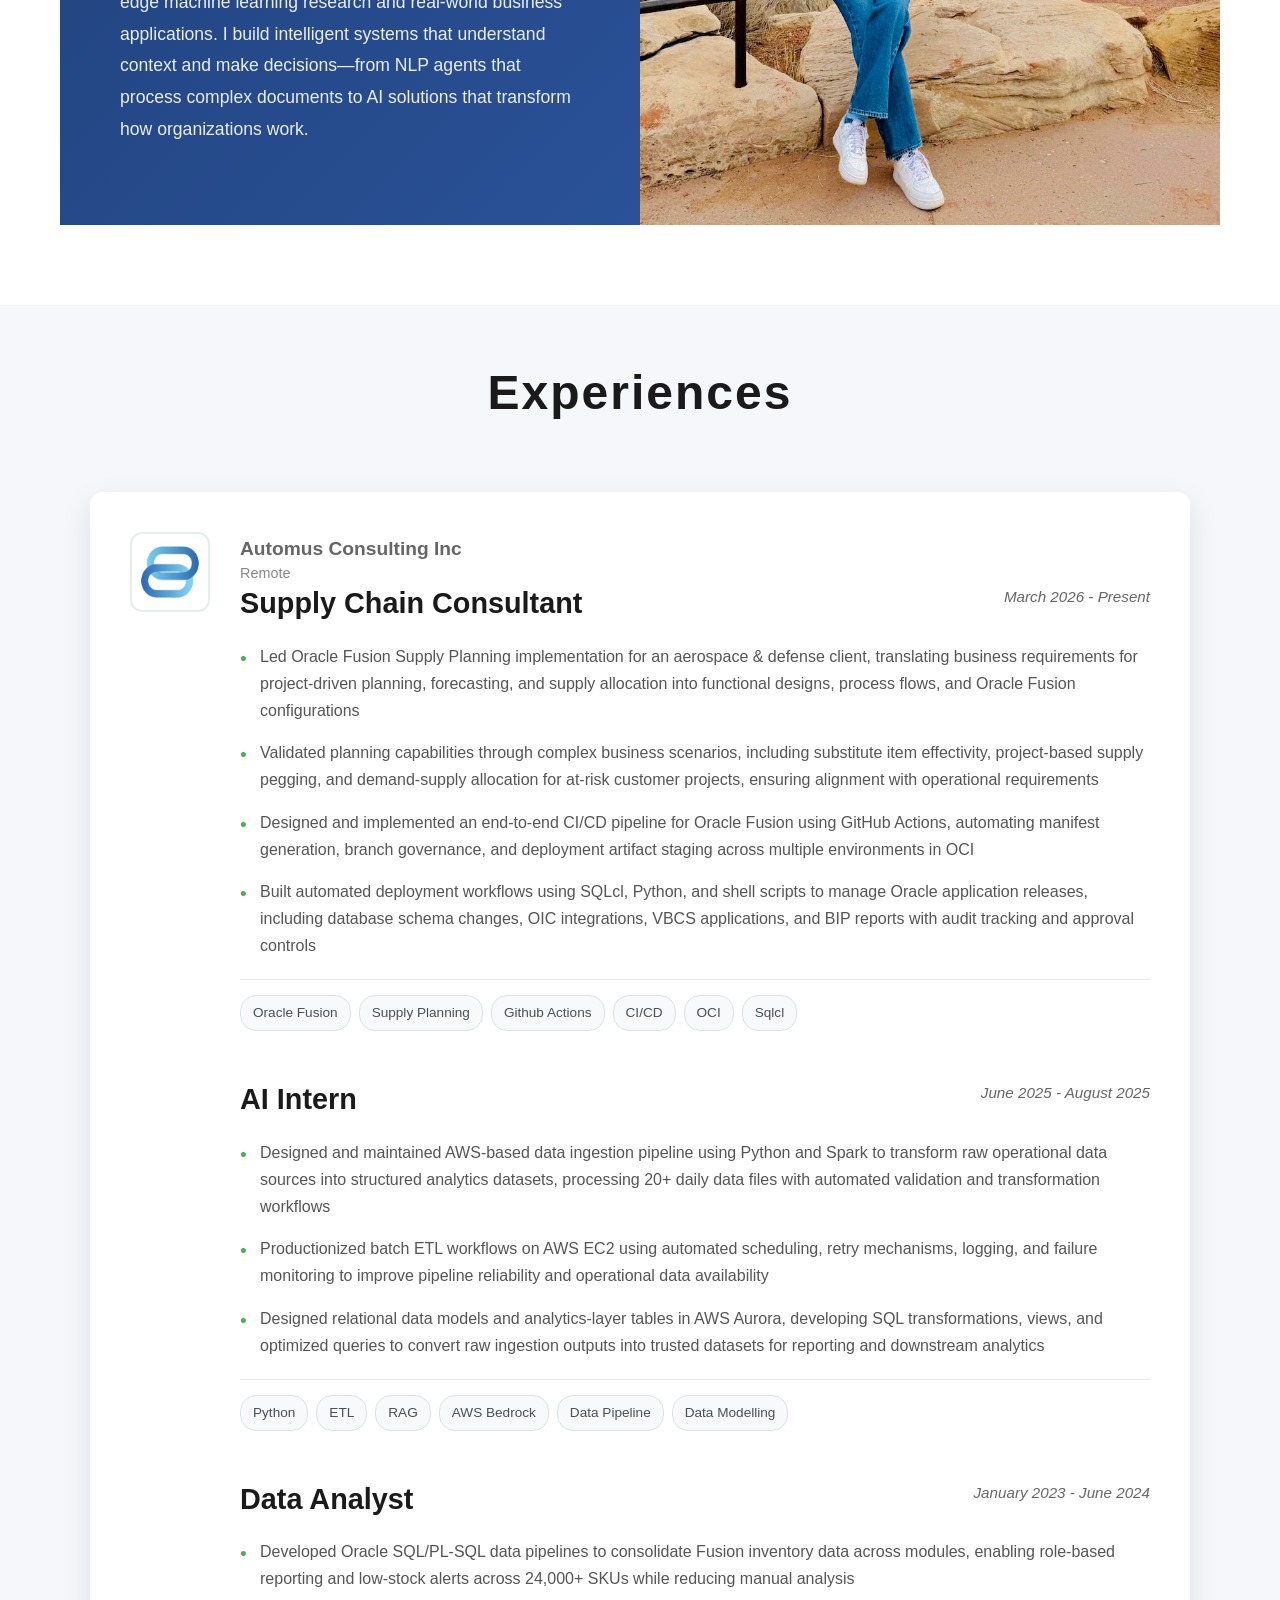
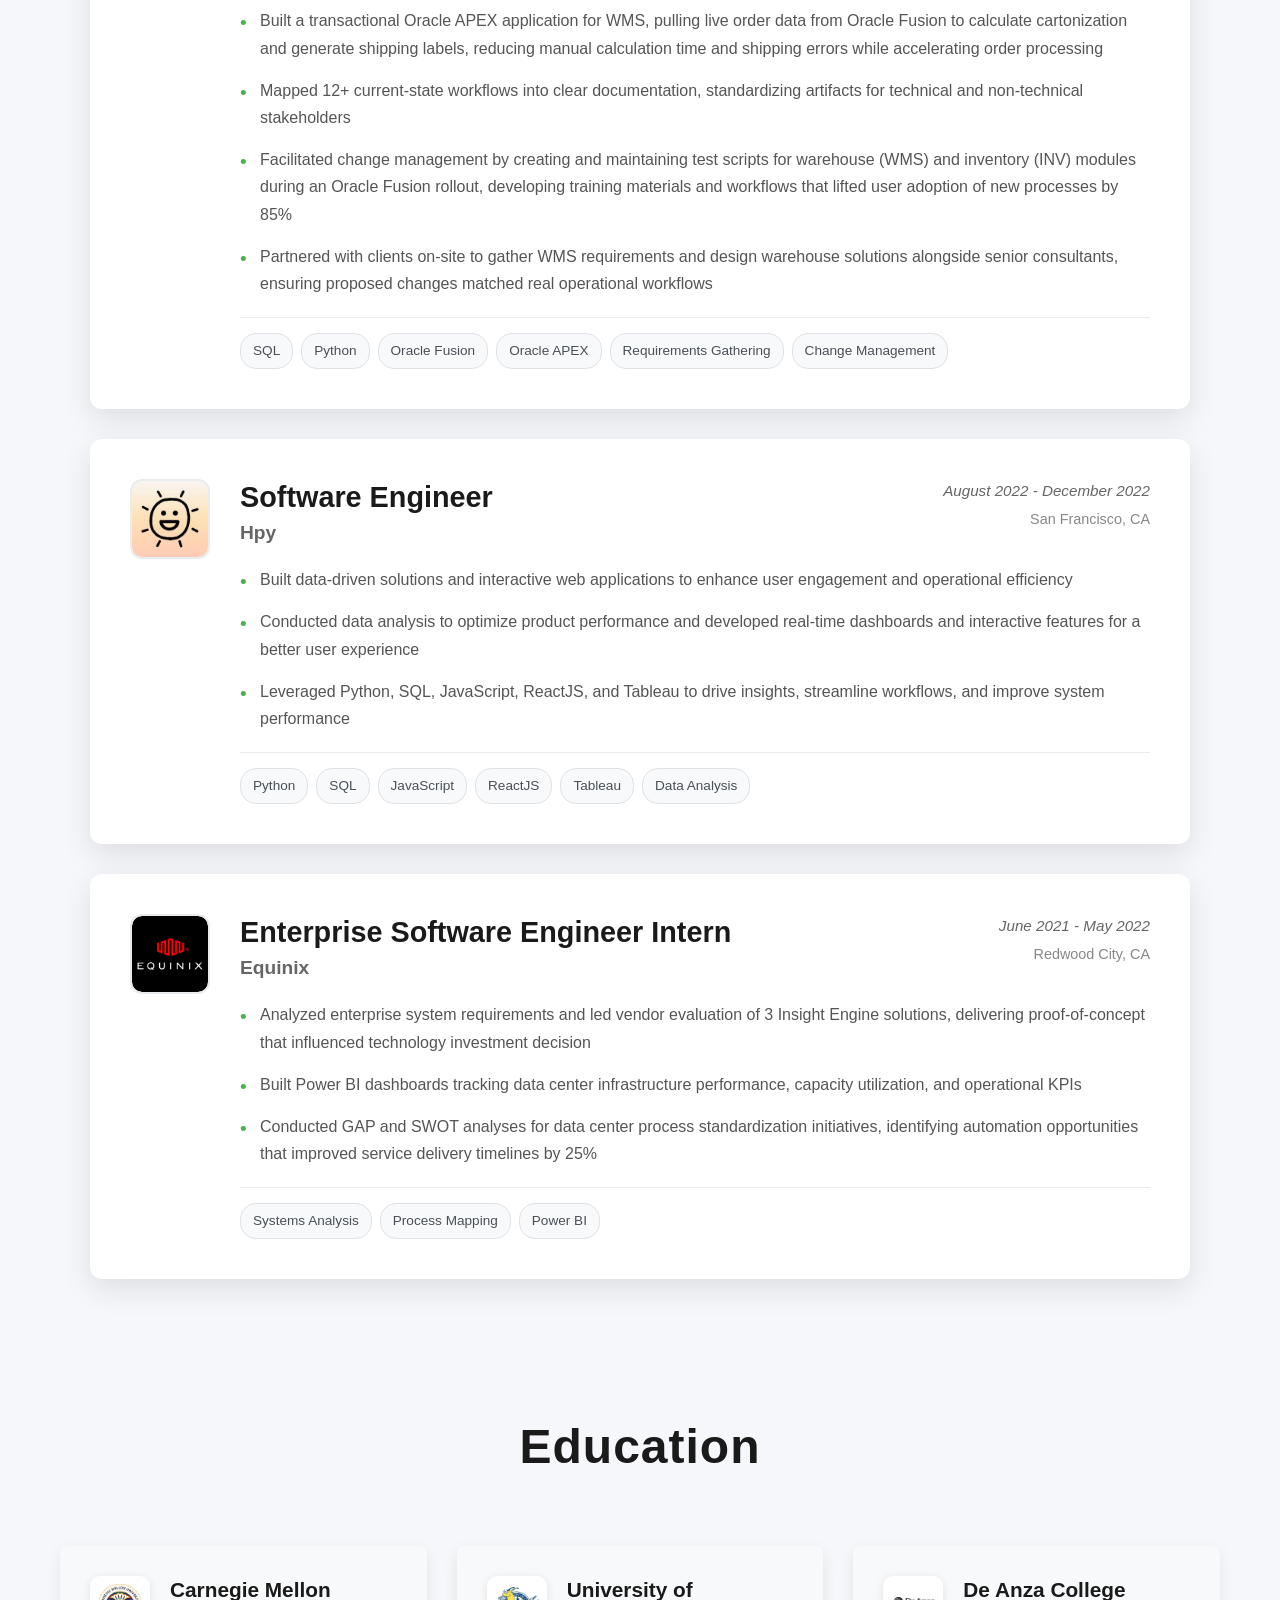
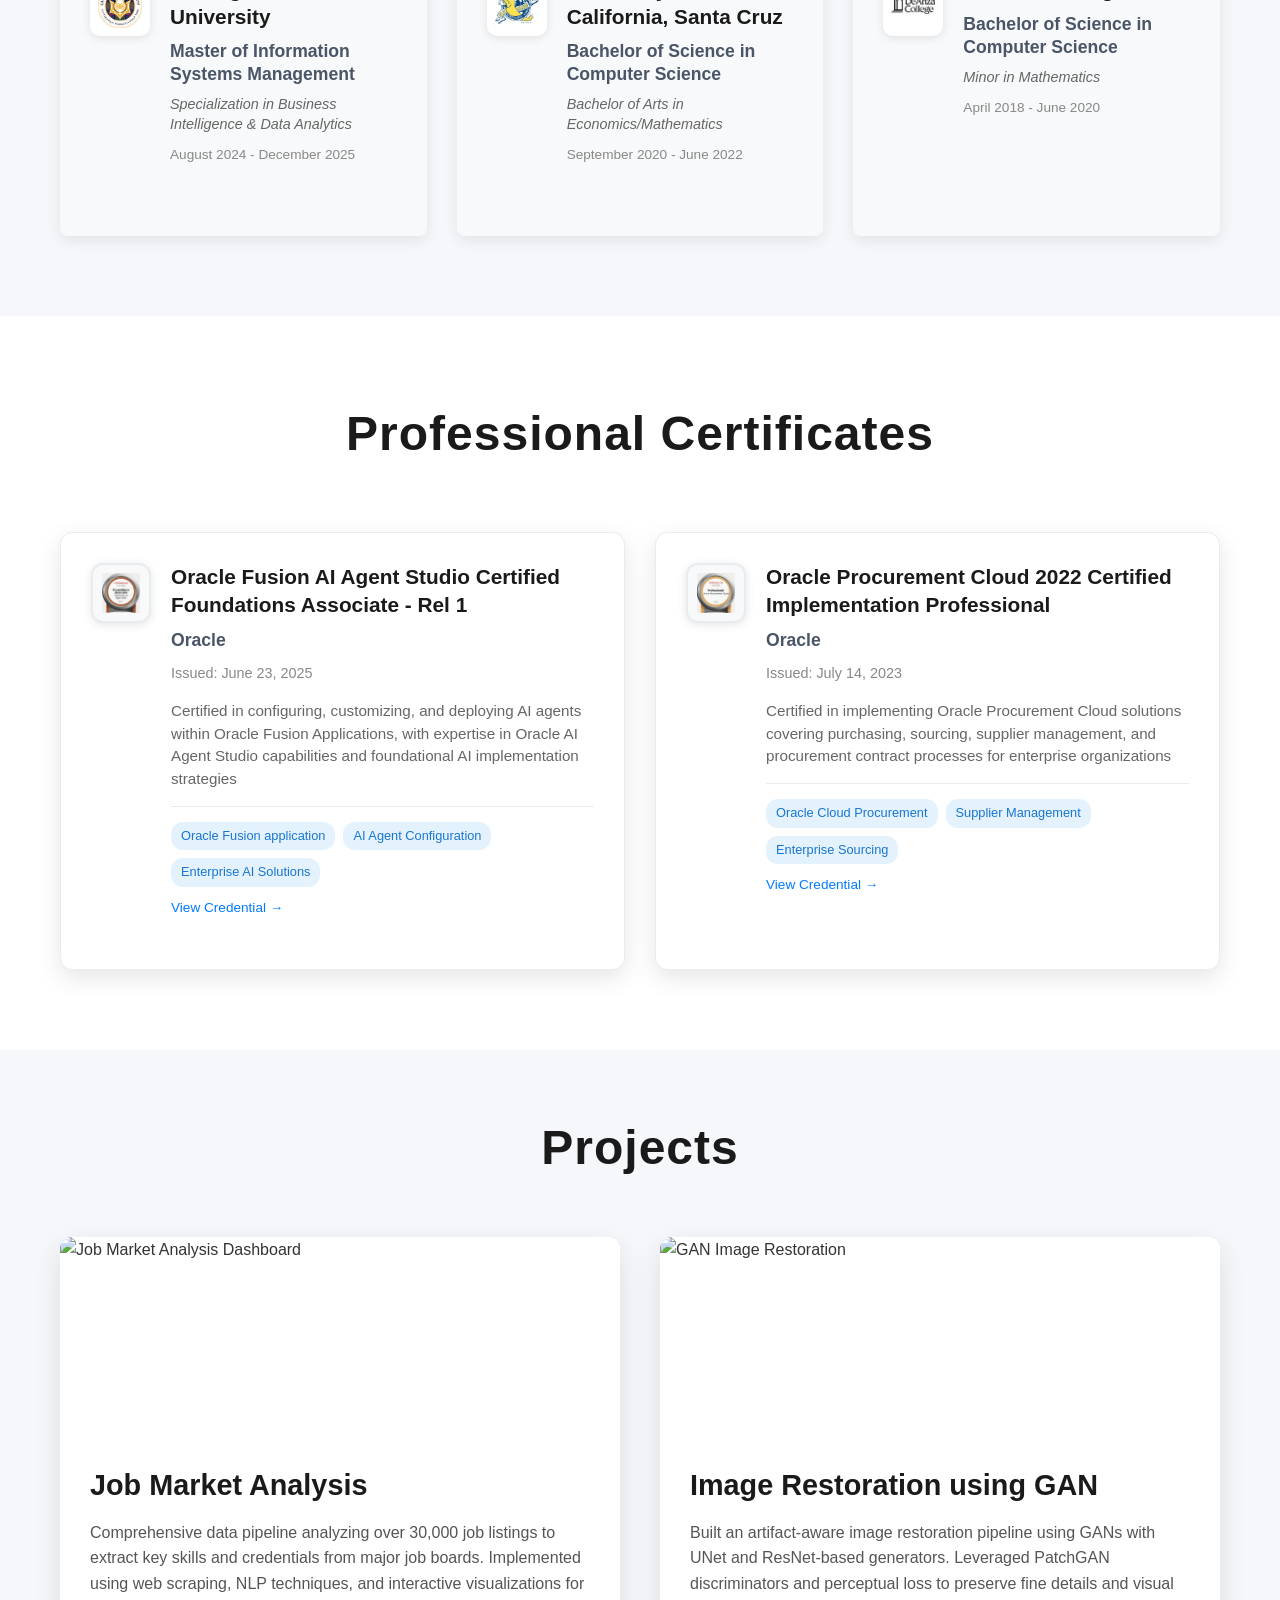
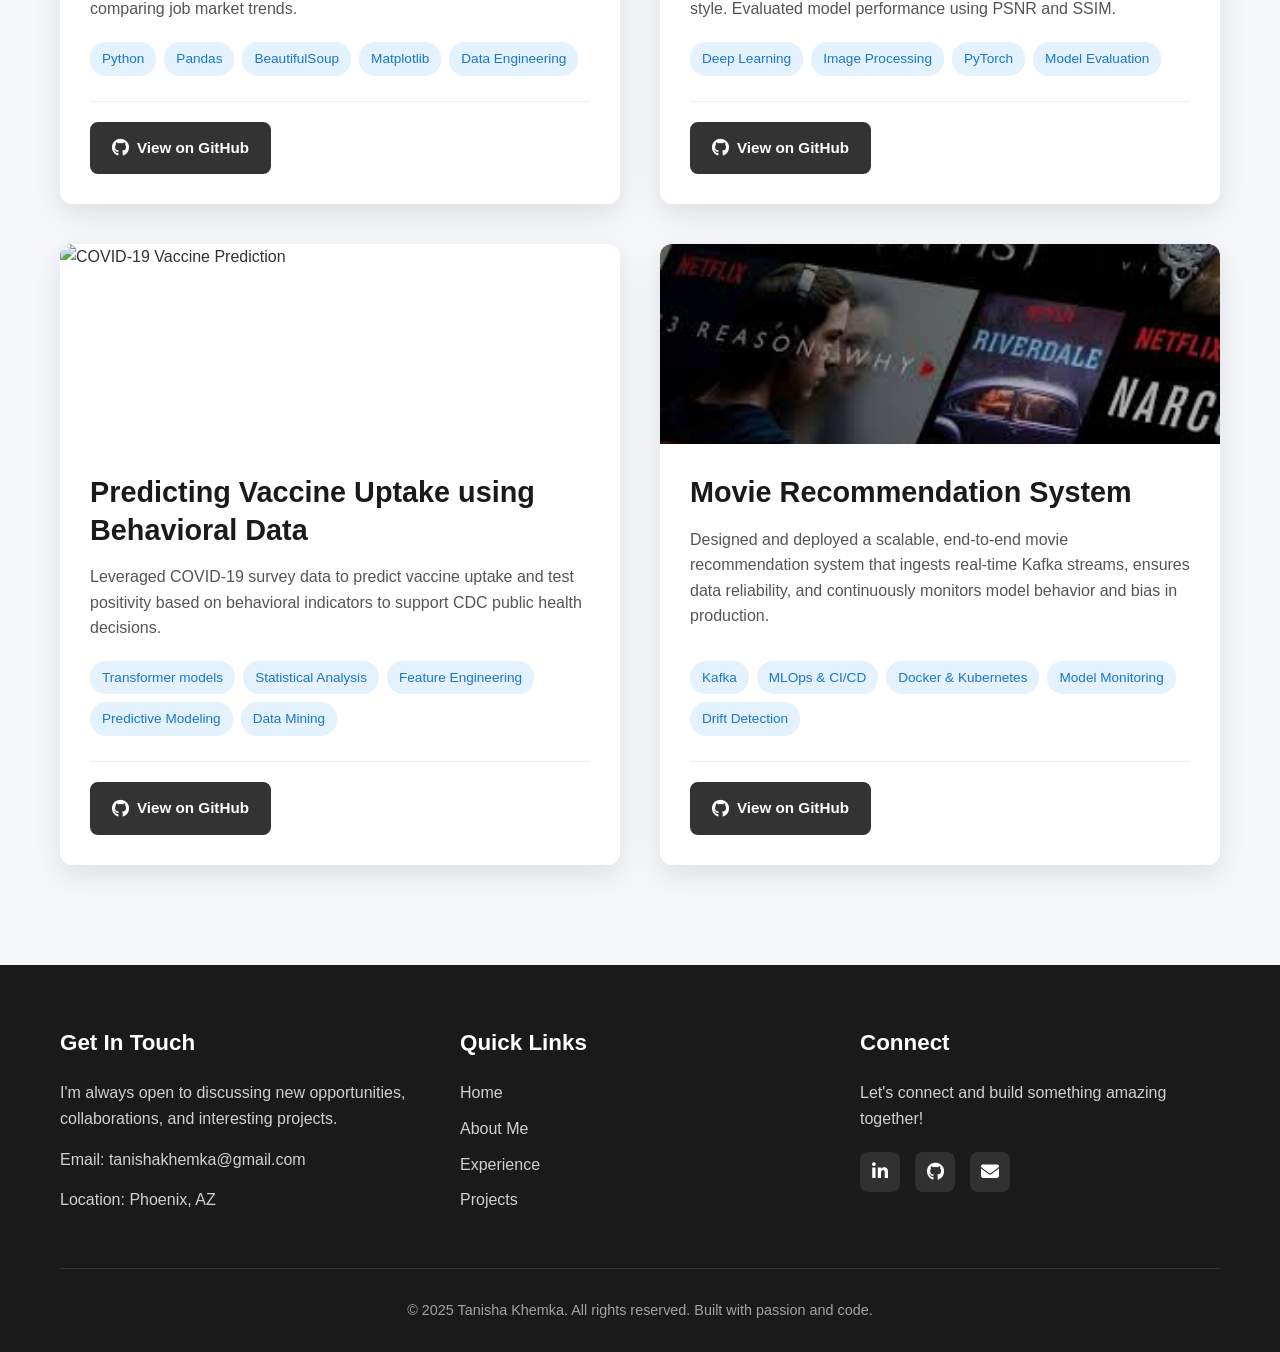
==== commit 18a3c3bc: "Update portfolio experience sections" ====
--- a/index.html
+++ b/index.html
@@ -107,63 +107,95 @@
                         <div class="company-logo">
                             <img src="Automus.jpeg" alt="Automus Consulting">
                         </div>
+
                         <div class="job-content">
-                            <div class="job-header">
-                                <div class="job-title-section">
-                                    <h3 class="job-title">AI Intern</h3>
-                                    <h2 class="company-name">Automus Consulting Inc</h2>
-                                </div>
-                                <div class="job-meta">
-                                    <p class="job-date">June 2025 - August 2025</p>
-                                    <p class="job-location">Remote</p>
-                                </div>
-                            </div>
-                            <ul class="job-description">
-                                <li>Developed agentic AI workflows leveraging RAG and LLMs (Llama, Claude) hosted on AWS Bedrock, automating document intelligence across 200+ unstructured files, reducing manual review time by 65%</li>
-                                <li>Optimized data processing workflows with Spark & Python, ensuring efficient handling of large datasets for downstream analytics</li>
-                                <li>Designed scalable data pipelines and APIs using Flask, AWS Aurora, and EC2 to deliver real-time insights, enabling analytics and decision-making for cross-functional teams</li>
-                                <li>Conducted A/B testing to evaluate model variants and prompt strategies with product and engineering teams, applying statistical tests (precision, recall, F1) to quantify improvements that enhanced downstream data quality and decision accuracy</li>
-                            </ul>
+                            <div class="company-header">
+                                <h2 class="company-name">Automus Consulting Inc</h2>
+                                <p class="job-location">Remote</p>
+                            </div>
+
+                            <!-- Supply Chain Consultant -->
+                            <div class="experience-item">
+                                <div class="job-header">
+                                    <div class="job-title-section">
+                                        <h3 class="job-title">Supply Chain Consultant</h3>
+                                    </div>
+                                    <div class="job-meta">
+                                        <p class="job-date">March 2026 - Present</p>
+                                    </div>
+                                </div>
+
+                                <ul class="job-description">
+                                    <li>Led Oracle Fusion Supply Planning implementation for an aerospace & defense client, translating business requirements for project-driven planning, forecasting, and supply allocation into functional designs, process flows, and Oracle Fusion configurations</li>
+                                    <li>Validated planning capabilities through complex business scenarios, including substitute item effectivity, project-based supply pegging, and demand-supply allocation for at-risk customer projects, ensuring alignment with operational requirements</li>
+                                    <li>Designed and implemented an end-to-end CI/CD pipeline for Oracle Fusion using GitHub Actions, automating manifest generation, branch governance, and deployment artifact staging across multiple environments in OCI</li>
+                                    <li>Built automated deployment workflows using SQLcl, Python, and shell scripts to manage Oracle application releases, including database schema changes, OIC integrations, VBCS applications, and BIP reports with audit tracking and approval controls</li>
+                                </ul>
+
                                 <div class="job-skills">
-                                <span class="skill-tag">Python</span>
-                                <span class="skill-tag">LLMs</span>
-                                <span class="skill-tag">RAG</span>
-                                <span class="skill-tag">AWS Bedrock</span>
-                                <span class="skill-tag">NLP</span>
-                                <span class="skill-tag">Flask</span>
-                                <span class="skill-tag">OCR</span>
-                            </div>
-                        </div>
-                    </div>
-
-                    <div class="experience-card">
-                        <div class="company-logo">
-                            <img src="Automus.jpeg" alt="Automus Consulting">
-                        </div>
-                        <div class="job-content">
-                            <div class="job-header">
-                                <div class="job-title-section">
-                                    <h3 class="job-title">Data Analyst</h3>
-                                    <h2 class="company-name">Automus Consulting Inc</h2>
-                                </div>
-                                <div class="job-meta">
-                                    <p class="job-date">January 2023 - June 2024</p>
-                                    <p class="job-location">Remote</p>
-                                </div>
-                            </div>
-                            <ul class="job-description">
-                                <li>Constructed scalable SQL pipelines and ETL workflows supporting role-based reporting, low-stock alerts, and daily performance summaries for 24,000+ SKUs, enhancing data accuracy and operational visibility</li>
-                                <li>Built interactive KPI dashboards in Streamlit with dynamic filters by product, region, and date, enabling real-time supply chain monitoring and improving planning efficiency by 12%</li>
-                                <li>Applied data mining, statistical analysis, and predictive modelling to generate actionable insights, reducing overstock and stockouts and boosting operational efficiency by 25%</li>
-                                <li>Developed comprehensive training materials to guide end users through ERP and WMS transaction workflows, ensuring smooth adoption and reducing operational errors</li>
-                            </ul>
+                                    <span class="skill-tag">Oracle Fusion</span>
+                                    <span class="skill-tag">Supply Planning</span>
+                                    <span class="skill-tag">Github Actions</span>
+                                    <span class="skill-tag">CI/CD</span>
+                                    <span class="skill-tag">OCI</span>
+                                    <span class="skill-tag">Sqlcl</span>
+                                </div>
+                            </div>
+
+                            <!-- AI Intern -->
+                            <div class="experience-item">
+                                <div class="job-header">
+                                    <div class="job-title-section">
+                                        <h3 class="job-title">AI Intern</h3>
+                                    </div>
+                                    <div class="job-meta">
+                                        <p class="job-date">June 2025 - August 2025</p>
+                                    </div>
+                                </div>
+
+                                <ul class="job-description">
+                                    <li>Designed and maintained AWS-based data ingestion pipeline using Python and Spark to transform raw operational data sources into structured analytics datasets, processing 20+ daily data files with automated validation and transformation workflows</li>
+                                    <li>Productionized batch ETL workflows on AWS EC2 using automated scheduling, retry mechanisms, logging, and failure monitoring to improve pipeline reliability and operational data availability</li>
+                                    <li>Designed relational data models and analytics-layer tables in AWS Aurora, developing SQL transformations, views, and optimized queries to convert raw ingestion outputs into trusted datasets for reporting and downstream analytics</li>
+                                </ul>
+
                                 <div class="job-skills">
-                                <span class="skill-tag">SQL</span>
-                                <span class="skill-tag">Python</span>
-                                <span class="skill-tag">Streamlit</span>
-                                <span class="skill-tag">Data Mining</span>
-                                <span class="skill-tag">Predictive Modeling</span>
-                                <span class="skill-tag">Statistical Analysis</span>
+                                    <span class="skill-tag">Python</span>
+                                    <span class="skill-tag">ETL</span>
+                                    <span class="skill-tag">RAG</span>
+                                    <span class="skill-tag">AWS Bedrock</span>
+                                    <span class="skill-tag">Data Pipeline</span>
+                                    <span class="skill-tag">Data Modelling</span>
+                                </div>
+                            </div>
+
+                            <!-- Data Analyst -->
+                            <div class="experience-item">
+                                <div class="job-header">
+                                    <div class="job-title-section">
+                                        <h3 class="job-title">Data Analyst</h3>
+                                    </div>
+                                    <div class="job-meta">
+                                        <p class="job-date">January 2023 - June 2024</p>
+                                    </div>
+                                </div>
+
+                                <ul class="job-description">
+                                    <li>Developed Oracle SQL/PL-SQL data pipelines to consolidate Fusion inventory data across modules, enabling role-based reporting and low-stock alerts across 24,000+ SKUs while reducing manual analysis</li>
+                                    <li>Built a transactional Oracle APEX application for WMS, pulling live order data from Oracle Fusion to calculate cartonization and generate shipping labels, reducing manual calculation time and shipping errors while accelerating order processing</li>
+                                    <li>Mapped 12+ current-state workflows into clear documentation, standardizing artifacts for technical and non-technical stakeholders</li>
+                                    <li>Facilitated change management by creating and maintaining test scripts for warehouse (WMS) and inventory (INV) modules during an Oracle Fusion rollout, developing training materials and workflows that lifted user adoption of new processes by 85%</li>
+                                    <li>Partnered with clients on-site to gather WMS requirements and design warehouse solutions alongside senior consultants, ensuring proposed changes matched real operational workflows</li>
+                                </ul>
+
+                                <div class="job-skills">
+                                    <span class="skill-tag">SQL</span>
+                                    <span class="skill-tag">Python</span>
+                                    <span class="skill-tag">Oracle Fusion</span>
+                                    <span class="skill-tag">Oracle APEX</span>
+                                    <span class="skill-tag">Requirements Gathering</span>
+                                    <span class="skill-tag">Change Management</span>
+                                </div>
                             </div>
                         </div>
                     </div>
--- a/styles.css
+++ b/styles.css
@@ -677,6 +677,11 @@
     gap: 30px;
     max-width: 1100px;
     margin: 0 auto;
+}
+
+.experience-item + .experience-item {
+    margin-top: 40px;
+    padding-top: 10px;
 }
 
 .experience-card {
